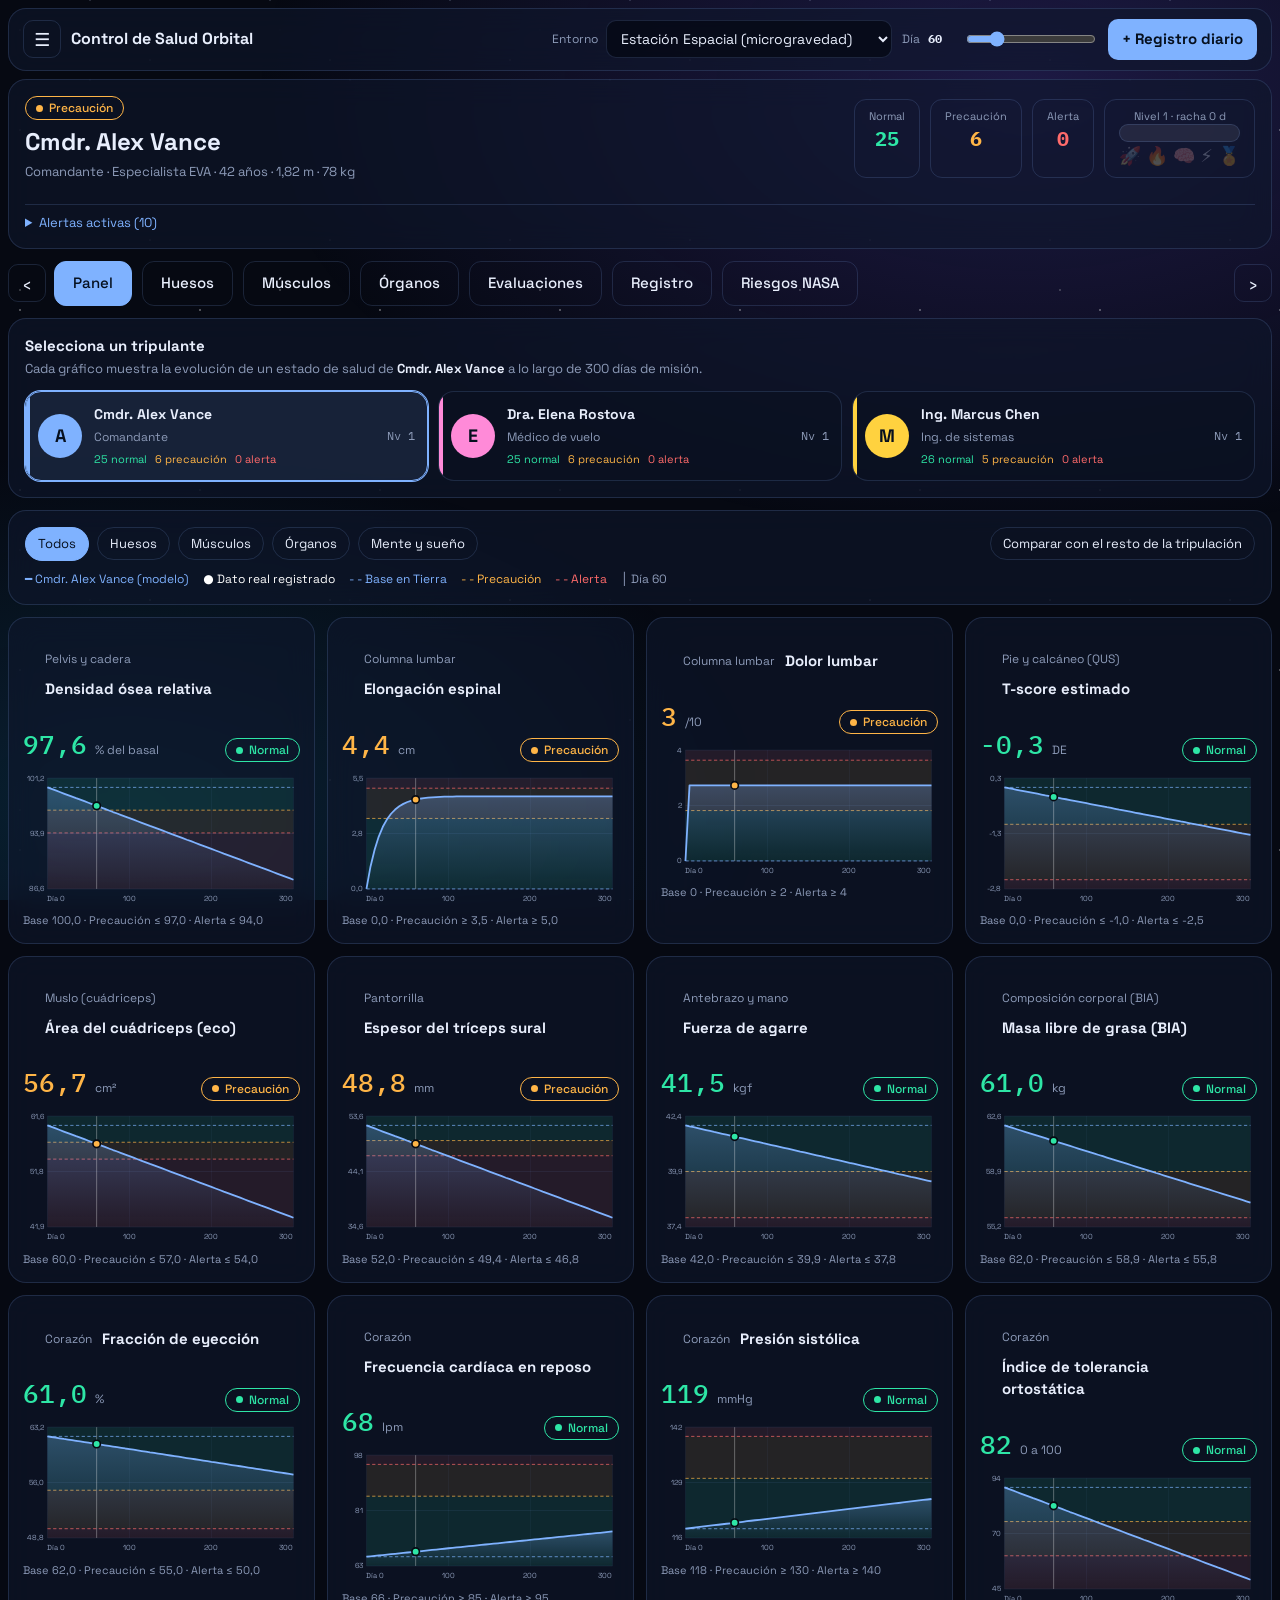
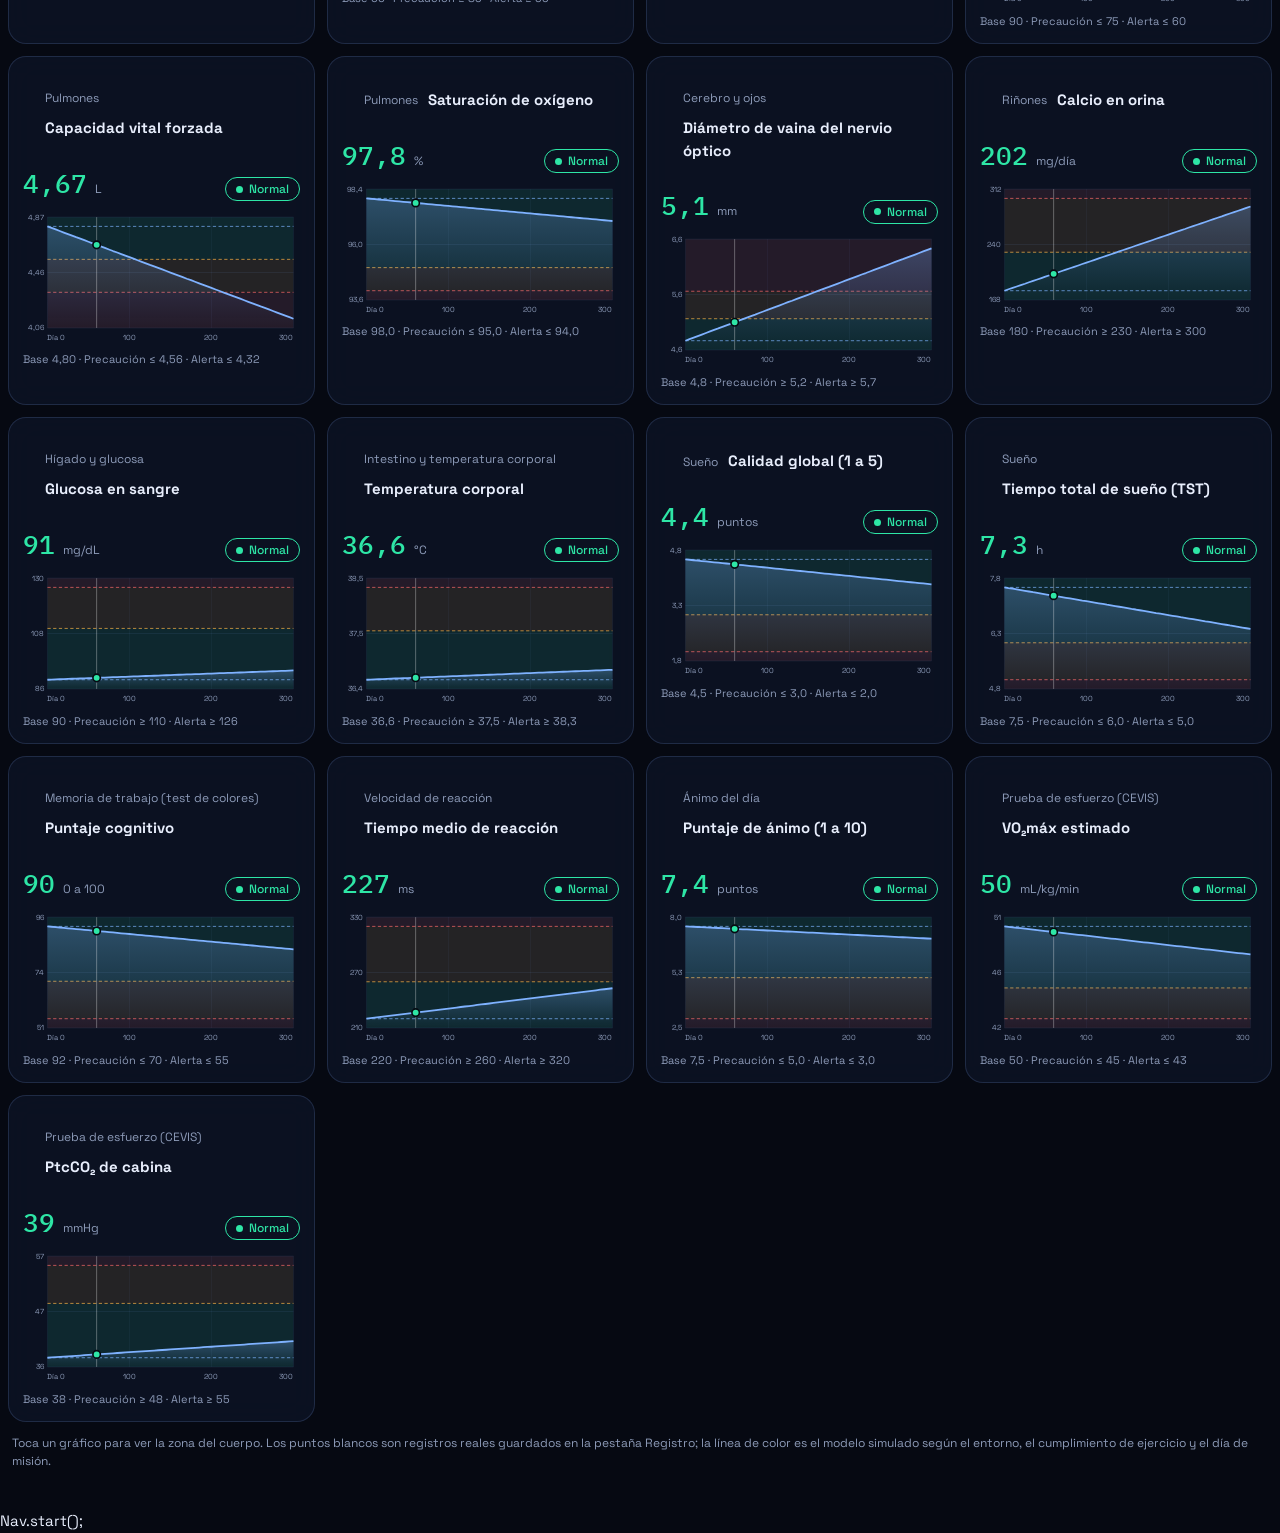
==== control_salud_orbital_bundle.html @ 0e0f400b "Add files via upload" ====
<!DOCTYPE html>
<html lang="es"><head><meta charset="UTF-8">
<meta name="viewport" content="width=device-width, initial-scale=1, viewport-fit=cover">
<title>Control de Salud Orbital</title>
<link href="https://fonts.googleapis.com/css2?family=Space+Grotesk:wght@400;500;700&family=IBM+Plex+Mono:wght@400;500&display=swap" rel="stylesheet">
<style>
:root{--bg:#060912;--glass:rgba(16,24,44,.62);--line:rgba(140,180,255,.16);--tx:#e8eefc;--mu:#8d9bb8;--ac:#7fb2ff;--ok:#2ee6a6;--warn:#ffb547;--bad:#ff6b6b;color-scheme:dark;box-sizing:border-box;padding-top:env(safe-area-inset-top,0px);padding-bottom:env(safe-area-inset-bottom,0px)}
*{box-sizing:border-box}html{scroll-padding-top:env(safe-area-inset-top,0px)}
body{margin:0;background:var(--bg);color:var(--tx);font:400 15px/1.5 'Space Grotesk',system-ui,sans-serif;min-height:100vh}
.mono{font-family:'IBM Plex Mono',ui-monospace,monospace}
.sky{position:fixed;inset:0;z-index:0;pointer-events:none;background:radial-gradient(60% 50% at 80% 10%,rgba(90,70,200,.28),transparent),radial-gradient(50% 40% at 10% 90%,rgba(20,120,170,.22),transparent)}
.sky i{position:absolute;inset:-260px 0 0;background-image:radial-gradient(1.5px 1.5px at 20px 30px,#fff,transparent),radial-gradient(1px 1px at 90px 80px,#cfe0ff,transparent),radial-gradient(1.2px 1.2px at 150px 140px,#fff,transparent);background-size:180px 180px;opacity:.55;animation:drift 90s linear infinite}
.sky i+i{background-size:260px 260px;opacity:.35;animation-duration:150s}@keyframes drift{to{transform:translateY(260px)}}
.g{background:var(--glass);border:1px solid var(--line);border-radius:18px;backdrop-filter:blur(14px);-webkit-backdrop-filter:blur(14px)}
header{position:sticky;top:env(safe-area-inset-top,0px);z-index:30;display:flex;flex-wrap:wrap;gap:10px;align-items:center;padding:10px 14px;margin:8px;border-radius:16px}
header h1{font-size:16px;margin:0;font-weight:700;flex:1;min-width:140px}
.ctl{display:flex;align-items:center;gap:8px;font-size:12px;color:var(--mu)}
select,input,textarea{background:rgba(5,8,18,.7);color:var(--tx);border:1px solid var(--line);border-radius:10px;padding:8px 10px;font:inherit;font-size:14px;min-width:0}
select:focus,input:focus,textarea:focus,button:focus-visible,summary:focus-visible,.z:focus-visible{outline:2px solid var(--ac);outline-offset:2px}
input[type=range]{padding:0;accent-color:var(--ac);width:130px}button{font:inherit;color:var(--tx);cursor:pointer}
.btn{background:var(--ac);color:#06101f;border:0;border-radius:10px;padding:9px 14px;font-weight:700}.btn.o{background:transparent;color:var(--tx);border:1px solid var(--line)}.btn.sm{padding:5px 10px;font-size:13px}
.ib{background:transparent;border:1px solid var(--line);border-radius:10px;width:38px;height:38px;font-size:18px}
.app{position:relative;z-index:1;max-width:1320px;margin:0 auto;padding:0 8px 40px;display:grid;gap:12px}
#drawer{position:fixed;z-index:40;inset:0 auto 0 0;width:340px;max-width:90vw;overscroll-behavior:contain;transform:translateX(-105%);transition:transform .3s;padding:16px;border-radius:0 18px 18px 0;background:rgba(8,12,26,.95);overflow:auto}
#drawer.open{transform:none}#scrim{position:fixed;inset:0;z-index:35;background:rgba(0,0,0,.55);display:none}#scrim.on{display:block}
.crew{display:flex;gap:10px;align-items:center;width:100%;text-align:left;padding:10px;margin-bottom:8px;border-radius:14px;background:transparent;border:1px solid var(--line)}.crew.on{background:rgba(127,178,255,.14);border-color:var(--ac)}.crew b{display:block;font-size:14px}.crew span{font-size:12px;color:var(--mu)}
.av{width:36px;height:36px;border-radius:50%;display:grid;place-items:center;background:linear-gradient(135deg,#2b4fa8,#6a4fd8);font-weight:700;flex:none}
.hero{padding:16px;display:flex;flex-wrap:wrap;gap:14px;justify-content:space-between;align-items:center}.hero h2{margin:4px 0 2px;font-size:24px}.hero p{margin:0;color:var(--mu);font-size:13px}
.kp{display:flex;gap:10px;flex-wrap:wrap}.kp div{padding:8px 14px;border-radius:12px;border:1px solid var(--line);text-align:center}.kp small{display:block;color:var(--mu);font-size:11px}.kp b{font-size:20px}
.xp{height:6px;border-radius:9px;background:rgba(255,255,255,.08);overflow:hidden;min-width:120px}.xp i{display:block;height:100%;background:linear-gradient(90deg,#7fb2ff,#9b6bff)}
.bd{display:inline-flex;align-items:center;gap:6px;font-size:12px;padding:2px 10px;border-radius:99px;border:1px solid currentColor;font-weight:500}.bd:before{content:"";width:7px;height:7px;border-radius:50%;background:currentColor}
.t0{color:var(--ok)}.t1{color:var(--warn)}.t2{color:var(--bad)}.t3{color:#7b869e}
.rail{display:flex;gap:10px;overflow-x:auto;scroll-snap-type:x mandatory;scrollbar-width:none;-webkit-overflow-scrolling:touch}.rail::-webkit-scrollbar{display:none}.rail>*{scroll-snap-align:start;flex:none}
.rw{display:flex;align-items:center;gap:8px}.rw .rail{flex:1}.rw .ib{display:none}@media(min-width:900px){.rw .ib{display:block}}
.tab{padding:10px 18px;border-radius:12px;border:1px solid var(--line);background:transparent;font-weight:500;white-space:nowrap}.tab.on{background:var(--ac);color:#06101f;border-color:var(--ac)}
.stage{display:grid;gap:12px}.stage.anim>*{animation:in .4s ease}@keyframes in{from{opacity:0;transform:translateY(8px)}}
.pn{padding:16px}.svgw{display:grid;place-items:center;border-radius:14px;min-height:380px;position:relative}
svg.body{width:100%;max-width:270px;height:auto}.sil-a *{fill:none;stroke:#9ec5ff;stroke-opacity:.6;stroke-width:3;stroke-linejoin:round}.sil-b *{fill:#0a1128;stroke:none}.sil-c *{fill:url(#bs);fill-opacity:.26;stroke:none}
.gh{pointer-events:none}.gh .f{fill:rgba(190,215,255,.07);stroke:rgba(190,215,255,.2);stroke-width:.6}.gh .s{fill:none;stroke:rgba(190,215,255,.18)}.gh .d,.gh .k{fill:none;stroke:none}
.rings circle{fill:none;stroke:rgba(127,178,255,.14);stroke-dasharray:2 5}.scan{fill:rgba(127,178,255,.35);animation:scan 5s linear infinite}@keyframes scan{from{transform:translateY(0)}to{transform:translateY(470px)}}
.z{cursor:pointer;transition:color .4s,filter .4s}.z .f{fill:currentColor;fill-opacity:.62;stroke:rgba(5,8,18,.55);stroke-width:.7}.z .s{fill:none;stroke:currentColor;stroke-width:2.4;stroke-linecap:round;stroke-opacity:.9}.z .d{fill:none;stroke:rgba(5,8,18,.6);stroke-width:.9;stroke-linecap:round;pointer-events:none}.z .k{fill:#060912;fill-opacity:.85;pointer-events:none}
.z.s0{color:var(--ok);filter:drop-shadow(0 0 3px rgba(46,230,166,.6))}.z.s1{color:var(--warn);filter:drop-shadow(0 0 3px rgba(255,181,71,.7))}.z.s2{color:var(--bad);filter:drop-shadow(0 0 4px rgba(255,107,107,.85))}.z.s3{color:#6d788f;filter:none}
.z.sel .f{stroke:#fff;stroke-width:1.2;fill-opacity:.88}.z.sel{filter:drop-shadow(0 0 2px #fff) drop-shadow(0 0 7px currentColor)}.z:hover{opacity:.82}
#tip{position:fixed;z-index:60;pointer-events:none;padding:6px 10px;border-radius:10px;font-size:12px;background:rgba(5,8,18,.95);border:1px solid var(--line);display:none;white-space:nowrap}
.card{width:240px;padding:14px;border-radius:16px;border:1px solid var(--line);background:rgba(10,16,32,.55);text-align:left;display:block}.card.sel{border-color:var(--ac);box-shadow:0 0 0 1px var(--ac)}.card small{color:var(--mu)}.card .v{font-size:24px;font-weight:700;margin:4px 0}.card .v em{font-style:normal;font-size:12px;color:var(--mu);font-weight:400}
.bar{height:6px;border-radius:9px;background:rgba(255,255,255,.08);overflow:hidden;margin:8px 0}.bar i{display:block;height:100%;border-radius:9px;background:currentColor;transition:width .5s}
.src{font-size:11px;padding:1px 8px;border-radius:6px;background:rgba(127,178,255,.15);color:var(--ac);font-style:normal}.src.r{background:var(--ac);color:#06101f;font-weight:700}
details{border-top:1px solid var(--line);padding-top:8px;margin-top:8px}summary{cursor:pointer;color:var(--ac);font-size:13px}details p{color:var(--mu);font-size:13px;margin:6px 0}
.lg{display:flex;gap:14px;flex-wrap:wrap;font-size:12px;color:var(--mu);margin-top:4px}
.pl{display:grid;gap:6px;margin:8px 0}.pr{display:grid;grid-template-columns:1fr auto;gap:2px 10px;text-align:left;padding:8px 10px;border-radius:10px;border:1px solid var(--line);background:transparent;font-size:13px}.pr.on{border-color:var(--ac);background:rgba(127,178,255,.1)}.pr>span:last-child{grid-column:1/-1}.pr em{font-style:normal;font-size:11px;color:var(--mu)}
.two{display:grid;gap:12px}@media(min-width:900px){.two.fig{grid-template-columns:320px 1fr}}
@media(max-width:899px){.xs{display:none}}
dialog{border:1px solid var(--line);border-radius:18px;background:#0a1020;color:var(--tx);padding:18px;width:min(620px,94vw);max-height:92vh}dialog::backdrop{background:rgba(0,0,0,.7)}
.fg{display:grid;grid-template-columns:1fr 1fr;gap:10px}.fg label{font-size:12px;color:var(--mu);display:grid;gap:4px}.w{grid-column:1/-1}
.row{display:flex;gap:8px;flex-wrap:wrap;align-items:center}.chip{padding:6px 12px;border-radius:99px;border:1px solid var(--line);background:transparent;font-size:13px}.chip.on{background:var(--ac);color:#06101f;border-color:var(--ac)}
.sw{display:grid;grid-template-columns:repeat(5,1fr);gap:8px;margin:12px 0}.sw button{aspect-ratio:1;border-radius:14px;border:2px solid transparent;font-weight:700;color:#06101f}
.big{min-height:170px;border-radius:18px;display:grid;place-items:center;text-align:center;font-size:28px;font-weight:700;user-select:none;touch-action:manipulation;padding:12px}
table.tb{width:100%;border-collapse:collapse;font-size:12px}.tb td,.tb th{padding:6px 8px;border-top:1px solid var(--line);text-align:left;vertical-align:top}.tb th{color:var(--mu);font-weight:500}
.alert{padding:8px 12px;border-radius:12px;border:1px solid currentColor;margin:8px 0;font-size:13px}
#toast{position:fixed;left:50%;bottom:calc(20px + env(safe-area-inset-bottom,0px));transform:translateX(-50%);background:var(--ok);color:#042;padding:8px 16px;border-radius:99px;font-weight:700;opacity:0;transition:opacity .3s;z-index:70;pointer-events:none}#toast.on{opacity:1}
a{color:var(--ac)}@media(prefers-reduced-motion:reduce){*{animation:none!important;transition:none!important}}
/* ---- panel: selector de tripulante y cuadrícula de gráficos ---- */
.ccw{display:grid;gap:10px;margin-top:12px;grid-template-columns:repeat(auto-fit,minmax(240px,1fr))}
.cc{display:flex;align-items:center;gap:12px;text-align:left;padding:12px;border-radius:16px;border:1px solid var(--line);background:rgba(10,16,32,.5);position:relative;overflow:hidden}
.cc:before{content:"";position:absolute;left:0;top:0;bottom:0;width:4px;background:var(--cc)}
.cc.on{border-color:var(--cc);background:rgba(127,178,255,.1);box-shadow:0 0 0 1px var(--cc)}
.cc .av{width:44px;height:44px;font-size:18px}.ci{flex:1;min-width:0}.ci b{display:block;font-size:14px}.ci>span{font-size:12px;color:var(--mu)}
.mini{display:flex;gap:8px;flex-wrap:wrap;margin-top:4px}.mini i{font-style:normal;font-size:11px}.lv{font-size:12px;color:var(--mu)}
.cg{display:grid;gap:12px;grid-template-columns:repeat(auto-fill,minmax(300px,1fr))}
.gc{background:var(--glass);border:1px solid var(--line);border-radius:18px;padding:14px;cursor:pointer;backdrop-filter:blur(14px);-webkit-backdrop-filter:blur(14px);display:grid;gap:6px;align-content:start;transition:border-color .2s}
.gc:hover,.gc:focus-visible{border-color:var(--ac)}.gc header small{display:block;color:var(--mu);font-size:12px}.gc header b{font-size:15px}
.gv{display:flex;align-items:baseline;gap:8px;flex-wrap:wrap}.gv .mono{font-size:26px;font-weight:500}.gv em{font-style:normal;font-size:12px;color:var(--mu)}.gv .bd{margin-left:auto}
.gc footer{display:flex;justify-content:space-between;gap:8px;font-size:11px;color:var(--mu);flex-wrap:wrap}
/* ---- registro por zona ---- */
.rf{display:block;font-size:11px;color:var(--mu);margin-top:2px}.rf .bd{font-size:10px;padding:0 7px}
.zc{display:inline-flex;align-items:center;gap:6px;font-size:12px}.zc i{font-style:normal}
.tb tr.cur td{background:rgba(127,178,255,.1)}.tb .chip{padding:2px 10px;font-size:12px}
#regform .fg label{align-content:start}
@media(max-width:560px){.fg{grid-template-columns:1fr}.cg{grid-template-columns:1fr}}

.app>*,.main>*,.rw .rail{min-width:0}.main{min-width:0}.gc,.cc{min-width:0}
.two>*{min-width:0}@media(min-width:900px){.two.fig{grid-template-columns:320px minmax(0,1fr)}}
.stage,.main{grid-template-columns:minmax(0,1fr)}.stage>*{min-width:0}

/* ---- vistas (v-if), drawer jerárquico y navegación ---- */
.view{display:grid;gap:12px;min-width:0}.view [id],#insp,#regform{scroll-margin-top:calc(env(safe-area-inset-top,0px) + 96px)}
html.lock{overflow:hidden}#drawer[inert]{visibility:hidden;transition:transform .3s,visibility 0s .3s}
.dh{display:flex;justify-content:space-between;align-items:center;margin-bottom:4px}.dh b{color:var(--mu);font-size:12px;letter-spacing:.08em}
.sec{color:var(--mu);font-size:12px;margin:14px 0 8px;letter-spacing:.08em}
#nav{display:grid;gap:6px}.ng{border:1px solid var(--line);border-radius:14px;overflow:hidden}.ng.cur{border-color:var(--ac)}
.ngh{display:flex;align-items:center;gap:10px;width:100%;min-height:46px;padding:8px 12px;background:transparent;border:0;text-align:left}
.ngh b{flex:1;font-size:14px;font-weight:500}.ngh em{font-style:normal;color:var(--mu);transition:transform .2s}.ng.open .ngh em{transform:rotate(90deg)}
.ng ul{list-style:none;margin:0;padding:0 6px 6px;display:none}.ng.open ul{display:grid;gap:2px}
.nl{display:flex;justify-content:space-between;align-items:center;gap:8px;width:100%;min-height:42px;padding:8px 12px;border:0;border-radius:10px;background:transparent;text-align:left;font-size:13px}
.nl:hover{background:rgba(127,178,255,.08)}.nl.on{background:rgba(127,178,255,.18);box-shadow:inset 2px 0 var(--ac)}.nl i,.ngh i{font-style:normal;font-size:10px}
/* gráficos de evolución junto a la silueta e historial: tamaño contenido, centrado */
.pn svg[role="img"]{max-width:480px;margin-inline:auto}
@media(max-width:560px){.pn svg[role="img"]{max-width:100%}}
/* la vista no debe ensancharse por el carrusel: una sola columna que puede encogerse */
.view{grid-template-columns:minmax(0,1fr)}.view>*{min-width:0}
/* carrusel de tarjetas: máximo 4 visibles; el resto aparece con las flechas */
@media(min-width:900px){.rail>.card{width:calc((100% - 30px)/4)}}
/* flechas del carrusel de tarjetas siempre visibles */
.ib[data-r="cards"]{display:block}

</style>
</head><body>
<div class="sky"><i></i><i></i></div><div id="tip" class="mono"></div><div id="toast"></div>
<header class="g"><button class="ib hb" id="hb" aria-label="Abrir menú de navegación" aria-expanded="false" aria-controls="drawer">☰</button><h1>Control de Salud Orbital</h1>
<label class="ctl xs">Entorno<select id="env"></select></label>
<label class="ctl">Día <b id="dd" class="mono" style="color:var(--tx);min-width:28px"></b><input type="range" id="day" min="0" max="300" aria-label="Día de misión"></label>
<button class="btn" id="log">+ Registro diario</button></header>
<div id="scrim"></div>
<aside id="drawer" class="g" inert aria-label="Menú de navegación"><div class="dh"><b class="mono">NAVEGACIÓN</b><button class="ib" id="dx" aria-label="Cerrar menú">✕</button></div><div class="mono sec">TRIPULACIÓN</div><div id="crew"></div><div class="mono sec">SECCIONES</div><nav id="nav" aria-label="Secciones de evaluación"></nav><div class="mono sec">SIMULACIÓN</div>
<label class="ctl" style="display:grid;margin-top:12px">Entorno de misión<select id="env2"></select></label>
<p id="envnote" style="font-size:12px;color:var(--mu)"></p>
<label class="ctl" style="display:grid;margin-top:8px">Cumplimiento de ejercicio <b id="adho" class="mono" style="color:var(--tx)"></b><input type="range" id="adh" min="0" max="100" step="5" style="width:100%"></label>
<label class="ctl" style="display:grid;margin-top:12px">Dolor lumbar (0 a 10) <b id="vaso" class="mono" style="color:var(--tx)"></b><input type="range" id="vas" min="0" max="10" step="1" style="width:100%"></label></aside>
<div class="app">
<main class="main" style="display:grid;gap:12px"><section class="g hero" id="hero"></section>
<div class="rw"><button class="ib" data-r="tabs" data-d="-1" aria-label="Anterior">‹</button><div class="rail" id="tabs"></div><button class="ib" data-r="tabs" data-d="1" aria-label="Siguiente">›</button></div>
<div class="stage" id="stage"></div></main></div>
<dialog id="dlg"><div id="dbody"></div></dialog>
<script>
/* clinicalconfig.js — toda la configuración clínica. Agregar tripulantes, zonas o parámetros = añadir un objeto. */
"use strict";
const CREW=[
{id:"c1",name:"Cmdr. Alex Vance",role:"Comandante",bio:"Especialista EVA · 42 años · 1,82 m · 78 kg",age:42,sens:1,col:"#7fb2ff"},
{id:"c2",name:"Dra. Elena Rostova",role:"Médico de vuelo",bio:"Biología espacial · 38 años · 1,68 m · 62 kg",age:38,sens:1.12,col:"#ff8ad8"},
{id:"c3",name:"Ing. Marcus Chen",role:"Ing. de sistemas",bio:"Robótica y soporte · 35 años · 1,75 m · 70 kg",age:35,sens:.9,col:"#ffd23f"}];
const ENVS={iss:{n:"Estación Espacial (microgravedad)",k:1,fk:1,gz:1,lat:"0,3 s",note:"Órbita baja: microgravedad total, 16 amaneceres al día y comunicación casi inmediata con Tierra."},
mars:{n:"Tránsito a Marte (espacio profundo)",k:1.1,fk:1,gz:1,lat:"hasta 22 min",note:"Más radiación y retraso de comunicación: el tripulante debe autoevaluarse con autonomía."},
moon:{n:"Base lunar Artemis (1/6 g)",k:.5,fk:.3,gz:.2,lat:"1,3 s",note:"Gravedad parcial: la pérdida ósea y muscular es menor, pero hay polvo lunar y radiación."}};
const TABS=[{id:"panel",n:"Panel",cm:""},
{id:"huesos",n:"Huesos",cm:"Protocolo ARED: sentadilla y peso muerto, bisfosfonatos y vitamina D. El cumplimiento de ejercicio se ajusta en el menú de tripulación."},
{id:"musculos",n:"Músculos",cm:"Cicloergómetro y resistencia isoinercial (ARED) 45 min diarios."},
{id:"organos",n:"Órganos",cm:"Control de fluidos, sodio moderado y pantalones de presión negativa (LBNP)."},
{id:"mente",n:"Evaluaciones",cm:"Registro matutino de sueño, test de colores, reacción y ánimo; obligatorio antes de una EVA o acoplamiento."},
{id:"registro",n:"Registro",cm:""},
{id:"riesgos",n:"Riesgos NASA",cm:""}];
const SN=["Normal","Precaución","Alerta","Sin sensor"];
/* ---- helpers de modelo fisiológico ---- */
const clamp=(x,a,b)=>Math.min(b,Math.max(a,x));
const P=(id,n,u,base,v,dir,y,r,d=1,x={})=>({id,n,u,base,v,dir,y,r,d,...x});
const dens=r=>P("dens","Densidad ósea relativa","% del basal",100,c=>100-r*c.m*c.f*c.k,"lt",97,94);
const load=()=>P("load","Carga mecánica diaria","% de la meta",100,c=>c.d?55+45*c.adh:100,"lt",85,70,0);
const mus=(id,n,u,b,r,ty=.05,tr=.1,d=1)=>P(id,n,u,b,c=>b*(1-r/100*c.m*c.f*c.k),"lt",b*(1-ty),b*(1-tr),d);
const mt=(id,n,u,b,r,dir,y,rd,d=1)=>P(id,n,u,b,c=>b*(1+r/100*c.m*c.f*c.k),dir,y,rd,d);
const fl=(id,n,u,b,r,dir,y,rd,d=1)=>P(id,n,u,b,c=>b*(1+r/100*c.m*c.fk),dir,y,rd,d);
const ev0=(id,n,u,fn,y,r)=>P(id,n,u,0,fn,"gt",y,r,0);
const SI0=.67*85+.28*1600-420,buaF=c=>85*(1-.012*c.m*c.f*c.k),sosF=c=>1600*(1-.0015*c.m*c.f*c.k),siF=c=>.67*buaF(c)+.28*sosF(c)-420,tF=c=>(siF(c)-SI0)/8,zF=c=>tF(c)+.4,lossF=c=>(SI0-siF(c))/SI0*100;
const fiF=c=>clamp(Math.round(6+5*Math.max(0,lossF(c))+14*Math.max(0,-(zF(c)+.5))),0,100),dH=(c)=>4.6*(1-Math.exp(-c.d/18))*c.gz;
const Z=(tab,id,n,txt,p,src,sys)=>({tab,id,n,txt,p,sys:sys||tab,src});
const BS="Modelo de pérdida ósea: ultrasonido del calcáneo (QUS), carga plantar y ARED.",MS="Ecografía muscular, dinamómetro y rendimiento en el ARED.",NO="Este órgano todavía no tiene sensor ni parámetros definidos. Se incorpora sumando una variable a su lista.";
const ZONES=[
Z("huesos","craneo","Cráneo y mandíbula","El cráneo no soporta peso, por eso casi no pierde densidad. Lo que sí se vigila es la presión dentro de la cabeza (ver Órganos, Cerebro y ojos).",[dens(0)],BS),
Z("huesos","cervical","Columna cervical","Las vértebras del cuello cargan poco peso incluso en la Tierra, así que pierden poca densidad.",[dens(.3)],BS),
Z("huesos","toracica","Columna torácica","Se mantiene bastante estable porque se apoya en la caja torácica.",[dens(.5)],BS),
Z("huesos","lumbar","Columna lumbar","En microgravedad los discos entre las vértebras absorben líquido y se expanden: la columna se alarga unos centímetros y puede doler la zona lumbar. Además las vértebras pierden carga y densidad.",[dens(1.2),P("dh","Elongación espinal","cm",0,c=>dH(c),"gt",3.5,5),P("dhp","Ganancia de estatura","%",0,c=>dH(c)/175*100,"gt",2,3),P("disc","Altura del disco L4-L5","mm",10.5,c=>10.5*(1+.028*dH(c)),"gt",11.55,12.08),P("lord","Ángulo de lordosis lumbar","°",50,c=>50*(1-.055*dH(c)),"lt",42.5,35,0),P("vas","Dolor lumbar","/10",0,c=>c.d?c.vas:0,"gt",2,4,0)],BS),
Z("huesos","costillas","Costillas y esternón","Las costillas se mueven con cada respiración, por eso conservan mejor su densidad.",[dens(.2)],BS),
Z("huesos","humero","Hombros y brazos (clavícula, escápula, húmero)","Los brazos no soportan peso en órbita, pero se usan en las caminatas espaciales y en el ejercicio resistivo.",[dens(.3)],BS),
Z("huesos","antebrazo","Antebrazo y mano","Radio, cúbito y huesos de la mano pierden poca densidad. Se controla la fatiga por el uso del traje de actividad extravehicular.",[dens(.3)],BS),
Z("huesos","pelvis","Pelvis y cadera","La pelvis normalmente sostiene todo el peso del cuerpo. Sin gravedad es una de las zonas que más hueso pierde, entre 1 % y 2 % por mes sin contramedidas.",[dens(1.6)],BS),
Z("huesos","femur","Fémur y rótula","Es el hueso más largo y carga peso al caminar. En órbita se adelgaza si no se compensa con ejercicio resistivo.",[dens(1.3),load()],BS),
Z("huesos","tibia","Tibia y peroné","Reciben el impacto de cada paso en la Tierra. En flotación esa carga desaparece y el hueso empieza a reabsorberse.",[dens(1.1),load()],BS),
Z("huesos","pie","Pie y calcáneo (QUS)","El talón se mide con ultrasonido cuantitativo porque es hueso esponjoso muy activo. La velocidad y la atenuación de la onda cambian cuando las trabéculas se adelgazan.",[P("si","Índice de rigidez (SI)","índice",SI0,siF,"lt",SI0*.97,SI0*.92),P("sos","Velocidad del sonido (SOS)","m/s",1600,sosF,"lt",1576,1568,0),P("bua","Atenuación de banda ancha (BUA)","dB/MHz",85,buaF,"lt",80.75,78.2),P("t","T-score estimado","DE",0,tF,"lt",-1,-2.5),P("z","Z-score estimado","DE",.4,zF,"lt",-.5,-1),P("fi","Índice de fragilidad","0 a 100",6,fiF,"gt",25,50,0),load()],BS),
Z("musculos","hombros","Pectoral y hombros","El deltoides y el pectoral trabajan poco sin gravedad, pero se mantienen mejor que las piernas.",[mus("delt","Espesor del deltoides","mm",28,.9),mus("pec","Espesor del pectoral mayor","mm",22,.9)],MS),
Z("musculos","brazos","Brazos (bíceps y tríceps)","Bíceps y tríceps pierden poca masa porque se usan para desplazarse y ejercitarse.",[mus("bic","Espesor del bíceps","mm",30,.7),mus("tri","Espesor del tríceps","mm",26,.8)],MS),
Z("musculos","antebrazom","Antebrazo y mano","La fuerza de agarre se mide con dinamómetro y se compara con el valor previo al vuelo. El traje espacial agrega fatiga.",[mus("grip","Fuerza de agarre","kgf",42,.8),mus("fle","Espesor de flexores","mm",24,.6)],MS),
Z("musculos","core","Abdomen y espalda","Los músculos que sostienen la postura trabajan menos sin gravedad y pierden tono.",[mus("rec","Espesor del recto abdominal","mm",11,2),mus("ere","Espesor de erectores espinales","mm",30,1.8)],MS),
Z("musculos","cadera","Cadera y glúteos","El glúteo mayor es de los que más se activan al caminar en la Tierra y de los que más pierden en órbita.",[mus("glu","Espesor del glúteo mayor","mm",28,2.6)],MS),
Z("musculos","muslo","Muslo (cuádriceps)","El cuádriceps es el gran músculo antigravitatorio. Si el área de corte baja de 60 a 52 cm² en tres meses, el software calcula el porcentaje de cambio y avisa.",[mus("quad","Área del cuádriceps (eco)","cm²",60,3.6),mus("isq","Área de isquiotibiales (eco)","cm²",34,2.6),mus("ared","Repeticiones en ARED (sentadilla, 80 kgf)","rep",15,3,.1,.2)],MS),
Z("musculos","pantorrilla","Pantorrilla","Sóleo y gastrocnemio sostienen el cuerpo de pie y son los que más rápido se atrofian en microgravedad.",[mus("sur","Espesor del tríceps sural","mm",52,4),mus("tal","Elevación de talones (rep)","rep",25,3.5,.1,.2)],MS),
Z("musculos","bia","Composición corporal (BIA)","La bioimpedancia, con electrodos en manos y pies, estima la masa libre de grasa y el agua corporal total; separa pérdida muscular de cambios de líquidos.",[mus("ffm","Masa libre de grasa (BIA)","kg",62,1.1),P("tbw","Agua corporal total (BIA)","L",45,c=>45*(1-.01*c.m*c.fk),"none",0,0)],"Bioimpedancia eléctrica."),
Z("organos","cerebro","Cerebro y ojos","En microgravedad los líquidos suben hacia la cabeza. Esto puede aumentar la presión dentro del cráneo y deformar la parte posterior del ojo. Se mide la vaina del nervio óptico con ecografía oftálmica.",[fl("onsd","Diámetro de vaina del nervio óptico","mm",4.8,3.5,"gt",5.2,5.7)],"Ecografía oftálmica volumétrica.","Neuro-ocular"),
Z("organos","vasos","Cuello: yugular y carótida","La sangre se acumula en el cuello y la vena yugular puede estancarse, con riesgo de coágulos. Las arterias además se vuelven más rígidas.",[P("ijv","Estasis de la vena yugular","grado 1 a 4",1,c=>1+.012*c.d*c.fk,"gt",2,3),fl("stif","Rigidez carotídea","m/s",6,2,"gt",6.36,6.72,2)],"Ecografía vascular Doppler.","Cardiovascular"),
Z("organos","pulmones","Pulmones","Sin gravedad las vísceras abdominales suben y el diafragma se eleva: baja la capacidad residual. También se vigila el polvo en cabina y tras caminatas espaciales.",[fl("fvc","Capacidad vital forzada","L",4.8,-1.4,"lt",4.56,4.32,2),fl("fev1","Volumen espiratorio en 1 s","L",3.9,-1.1,"lt",3.7,3.51,2),fl("frc","Capacidad residual funcional","L",2.6,-2.8,"lt",2.21,2.08,2),fl("spo2","Saturación de oxígeno","%",98,-.1,"lt",95,94),fl("pi","Índice de perfusión","%",4,-4,"lt",1,.5)],"Espirometría y oximetría de pulso.","Respiratorio"),
Z("organos","corazon","Corazón","Sin gravedad el corazón trabaja menos y se achica un poco. También cambia la regulación de la presión al ponerse de pie, lo que causa mareos al volver a la gravedad.",[fl("lvef","Fracción de eyección","%",62,-.8,"lt",55,50),mt("lvm","Índice de masa del ventrículo izquierdo","g/m²",80,-2.5,"lt",74,72),fl("sv","Volumen sistólico","mL",78,-2.6,"lt",70,66.3),fl("hr","Frecuencia cardíaca en reposo","lpm",66,1.2,"gt",85,95,0),fl("hrv","Variabilidad de la frecuencia (RMSSD)","ms",52,-4,"lt",45,39,0),fl("ort","Índice de tolerancia ortostática","0 a 100",90,-4.5,"lt",75,60,0),fl("sbp","Presión sistólica","mmHg",118,.6,"gt",130,140,0),fl("dbp","Presión diastólica","mmHg",76,.5,"gt",85,90,0)],"Ecocardiografía, Holter, tensiómetro y prueba de presión negativa (LBNP).","Cardiovascular"),
Z("organos","higado","Hígado y glucosa","El hígado regula la glucosa. Aunque aún no tiene sensor propio, la glucosa capilar es un indicador básico de autoevaluación (estrés, nutrición y resistencia a la insulina).",[fl("glu","Glucosa en sangre","mg/dL",90,.4,"gt",110,126,0)],"Glucómetro capilar.","Metabólico"),
Z("organos","estomago","Estómago","\u200b"+NO,[],"Sin sensor.","Otro"),
Z("organos","rinones","Riñones","El hueso que se pierde libera calcio que los riñones eliminan por la orina. Junto con menos agua ingerida, sube el riesgo de cálculos renales.",[mt("cal","Calcio en orina","mg/día",180,8,"gt",230,300,0),fl("diu","Diuresis","L/día",2.4,-3,"lt",2,1.7)],"Ecografía renal y balance hídrico.","Renal"),
Z("organos","intestino","Intestino y temperatura corporal",NO+" La temperatura corporal sí se vigila como indicador básico de infección o estrés térmico.",[fl("temp","Temperatura corporal","°C",36.6,.05,"gt",37.5,38.3,1)],"Termómetro de oído o cutáneo.","Otro"),
Z("organos","vejiga","Vejiga","\u200b"+NO,[],"Sin sensor.","Otro"),
Z("mente","sueno","Sueño","Combina el anillo biométrico (actigrafía y PPG) con un autorreporte de 15 s. En órbita se duerme 6,0–6,5 h en vez de 8,5 h.",[fl("tst","Tiempo total de sueño (TST)","h",7.5,-1.5,"lt",6,5),fl("eff","Eficiencia del sueño","%",90,-.5,"lt",82,75,0),fl("nhrv","HRV nocturna (RMSSD)","ms",60,-1.5,"lt",54,48,0),fl("sq","Calidad global (1 a 5)","puntos",4.5,-1.5,"lt",3,2)],"Anillo biométrico (actigrafía triaxial y fotopletismografía) y autorreporte matutino.","Neurocognitivo"),
Z("mente","cognicion","Memoria de trabajo (test de colores)","Secuencia de 10 colores en menos de 45 s. Exige corteza prefrontal e hipocampo y es el primero en fallar por SANS, hipercapnia de cabina, falta de sueño o radiación. Puntaje de 0 a 100: 85+ óptimo, 70–84 normal, 55–69 deterioro leve, menos de 55 alerta crítica.",[fl("cog","Puntaje cognitivo","0 a 100",92,-1,"lt",70,55,0),fl("acc","Aciertos de posición","de 10",9.2,-1,"lt",8,7),fl("span","Racha sin error","pasos",8.5,-2,"lt",6,5),fl("lat","Latencia de inicio","ms",650,1,"gt",1000,1200,0),fl("itv","Intervalo entre toques","ms",480,1.5,"gt",560,624,0),ev0("lap","Lapsos atencionales","eventos",c=>Math.max(0,(c.d-120)/60),1,2)],"Test secuencial cromático inspirado en WinSCAT y bloques de Corsi.","Neurocognitivo"),
Z("mente","reaccion","Velocidad de reacción","Tres intentos tras el cambio de rojo a verde. El puntaje de 1 a 10 habilita caminatas espaciales con 6 o más y las bloquea con 4 o menos. Las salidas en falso restan 1 punto y un intento de más de 500 ms resta 2.",[fl("rt","Tiempo medio de reacción","ms",220,1.5,"gt",260,320,0),fl("fast","Mejor intento","ms",190,1.5,"gt",230,280,0),fl("rs","Puntaje de reacción (1 a 10)","puntos",8.5,-1,"lt",6,4),ev0("fs","Salidas en falso","eventos",c=>Math.max(0,(c.d-150)/70),1,2),ev0("rl","Intentos mayores a 500 ms","eventos",c=>Math.max(0,(c.d-180)/60),1,2)],"Adaptación de la tarea de vigilancia psicomotora (PVT) de la NASA.","Neurocognitivo"),
Z("mente","animo","Ánimo del día","Escala del 1 al 10 con etiquetas rápidas y bitácora de dos líneas. Con 3 o menos, o una caída de 4 puntos, se avisa de forma confidencial al equipo médico; 5 o 6 durante 7 días seguidos sugiere una videollamada con la familia.",[fl("mood","Puntaje de ánimo (1 a 10)","puntos",7.5,-.8,"lt",5,3)],"Autorreporte nocturno de menos de 30 s.","Emocional"),
Z("mente","esfuerzo","Prueba de esfuerzo (CEVIS)","Ergoespirometría en cicloergómetro: modo submáximo en órbita cada 15 a 21 días (se detiene al 85 % de FC máx. o RER 1,05) y máximo antes y después del vuelo. Se detiene sola con SpO₂ menor a 90 %, PtcCO₂ mayor a 55 mmHg, presión sistólica mayor a 220 mmHg o arritmia.",[mt("vo2","VO₂máx estimado","mL/kg/min",50,-.6,"lt",45,42.5,0),mt("awe","Eficiencia aeróbica del trabajo","mL O₂/min/W",10.2,.8,"gt",11.5,12.5),mt("pw","Potencia en umbral ventilatorio","W/kg",2.6,-1,"lt",2.4,2.29),mt("hrr","Recuperación de FC al minuto","lpm",22,-1.2,"lt",18,12,0),mt("borg","Esfuerzo percibido Borg (Etapa 2)","6 a 20",12,1.5,"gt",14,17,0),fl("co2","PtcCO₂ de cabina","mmHg",38,.8,"gt",48,55,0)],"Cicloergómetro con aislamiento de vibraciones y analizador de gases respiración a respiración.","Cardiopulmonar")];
/* ---- configuración de pruebas (PDF) ---- */
const MOOD=[[10,"Excelente","Con máxima energía, muy motivado y disfrutando la misión."],[9,"Muy bien","Optimista, activo y con muy buen ánimo frente a las tareas."],[8,"Bien","Tranquilo, enfocado y conforme con el trabajo del día."],[7,"Estable","Día equilibrado y normal, sin desgaste emocional."],[6,"Rutinario","Día repetitivo o en “piloto automático”, sin grandes emociones."],[5,"Plano / Aburrido","Sensación de monotonía, tedio o encierro leve."],[4,"Tenso / Nostálgico","Algo impaciente, sensible al entorno o extrañando casa."],[3,"Frustrado / Irritable","Estresado, con poca paciencia o ganas de aislarse."],[2,"Agotado","Sobrepasado por el cansancio mental o la carga de trabajo."],[1,"Muy mal","Angustia profunda, bloqueo emocional o malestar severo."]];
const TAGS=["Calma","Motivado","Rutina","Nostalgia","Cansado","Estrés"];
const REACT=[[190,10,"Excepcional","Alerta cortical máxima y respuesta ultrarrápida."],[215,9,"Óptimo alto","Excelente; apto para maniobras de alta precisión."],[240,8,"Óptimo","Rendimiento normal de un astronauta descansado."],[265,7,"Estable","Dentro del rango basal en órbita; sin fatiga."],[295,6,"Aceptable","Leve enlentecimiento, funcional para la rutina."],[325,5,"Fatiga leve","Atención reducida; vigilar sueño y CO₂."],[360,4,"Alerta amarilla","Enlentecimiento moderado; evitar tareas críticas sin supervisión."],[410,3,"Fatiga marcada","Requiere descanso antes de operar."],[480,2,"Alerta roja","Riesgo alto de error operativo."],[1e9,1,"Crítico","Bloqueo preventivo de actividades críticas o EVA."]];
const COG=[[85,"OPTIMAL","Memoria y velocidad intactas. Habilitado sin restricciones para operaciones críticas y EVA."],[70,"NORMAL_VARIATION","Leve oscilación dentro de tolerancia orbital. Mantener rutina y repetir en 24 h."],[55,"MILD_IMPAIRMENT","Deterioro leve o fatiga ejecutiva. Reasignar tareas de precisión; revisar sueño y ventilación."],[-1,"CRITICAL_ALERT","Déficit significativo. Bloqueo preventivo de tareas críticas y EVA; protocolo médico con Tierra."]];
const PALETTE=[["Rojo","#ff4d5a"],["Azul","#3d7bff"],["Verde","#2ee6a6"],["Amarillo","#ffd23f"],["Naranja","#ff8a3d"],["Violeta","#9b6bff"],["Cian","#27d8ee"],["Magenta","#ff4fd8"],["Blanco","#f2f5ff"],["Lima","#b6f23a"]];
const CPET=[["0. Reposo basal","3 min","0 W","0 rpm","Calibra el analizador y captura VO₂, VCO₂, FC, TA, SpO₂ y PtcCO₂ en reposo."],["1. Calentamiento","3 min","50 W","60–70 rpm","Activación muscular y cinética inicial de VO₂."],["2. Etapa 1 · aeróbica ligera","3 min","100 W","70–80 rpm","Metabolismo aeróbico puro (RER 0,85–0,90)."],["3. Etapa 2 · moderada","3 min","150 W","75–85 rpm","Detección del umbral ventilatorio 1 (VT1)."],["4. Etapa 3 · intensa","3 min","200 W","80–90 rpm","Transición aeróbica-anaeróbica; límite habitual del protocolo submáximo."],["5. Etapa 4+ · carga pico","2 min/escalón","+25 W","80–95 rpm","Solo en modo máximo, hasta agotamiento (RER ≥ 1,10)."],["6. Recuperación activa","3 min","40–50 W","50–60 rpm","Lavado de lactato y prevención de estancamiento venoso."],["7. Recuperación pasiva","2 min","0 W","0 rpm","Mide la recuperación de la FC (HRR) y normaliza los gases."]];
const cpetCheck=i=>{const r=[],fmax=208-.7*i.age;
if(i.hr>=.85*fmax)r.push(`FC ${i.hr} lpm ≥ 85 % de la FC máx. calculada (${Math.round(.85*fmax)} lpm)`);
if(i.spo2<90||i.spo2<i.spo2b*.96)r.push("Desaturación de oxígeno (SpO₂ menor a 90 % o caída de más del 4 % del basal)");
if(i.ptc>55)r.push("PtcCO₂ mayor a 55 mmHg: reinhalación de CO₂ alrededor del tripulante");
if(i.sbp>220||i.dbp>115||(i.sbpPrev&&i.sbpPrev-i.sbp>10))r.push("Respuesta hipertensiva o hipotensiva");
if(i.sym)r.push("Arritmia, depresión del ST o síntoma clínico (mareo, dolor torácico, calambres)");return r};
const sleepObj=s=>{const a=s.tst>=7?5:s.tst>=6.5?4:s.tst>=5.8?3:s.tst>=5?2:1,b=s.eff>88?5:s.eff>=82?4:s.eff>=75?3:s.eff>=65?2:1;return clamp(Math.round((a+b)/2),1,5)};
const SLEEP_CAT=["","Crítica (privación)","Deficiente","Regular","Buena","Óptima (reparadora)"];
const NO_RISK=0;
/* ---- 5 peligros del Programa de Investigación Humana de la NASA ---- */
const HAZARDS=[
{n:"Radiación espacial",ic:"☢️",eff:"Daña el ADN, debilita el sistema inmunitario y eleva el riesgo cardiovascular y de cáncer; también afecta la memoria de trabajo.",ind:"Dosímetro personal, hemograma, puntaje cognitivo, HRV.",call:"Dosis acumulada sobre el límite de misión o caída sostenida del puntaje cognitivo.",prev:"Refugiarse en zonas blindadas durante tormentas solares y registrar la dosis a diario.",go:"mente"},
{n:"Aislamiento y confinamiento",ic:"🧑‍🚀",eff:"Monotonía, tensión interpersonal, alteraciones del sueño y trastornos del ánimo.",ind:"Ánimo del día (1 a 10), horas de sueño, bitácora.",call:"Ánimo de 3 o menos, caída de 4 puntos, o 7 días seguidos en 5 o 6.",prev:"Videollamadas con la familia, variar tareas y mantener horarios de luz regulados.",go:"mente"},
{n:"Distancia de la Tierra",ic:"🌍",eff:"Sin evacuación rápida ni ayuda inmediata: el tripulante debe autoevaluarse y tratar con autonomía.",ind:"Signos vitales, glucosa, temperatura, ecografías guiadas.",call:"En Marte la comunicación demora hasta 22 minutos: las decisiones críticas son locales.",prev:"Botiquín, protocolos claros y esta propia herramienta de autoevaluación.",go:"organos"},
{n:"Campos gravitatorios",ic:"🪐",eff:"Pérdida de densidad ósea, atrofia muscular, desacondicionamiento cardiovascular y síndrome neuro-ocular (SANS).",ind:"Densidad ósea (QUS), áreas musculares, FC, vaina del nervio óptico.",call:"T-score por debajo de −1, atrofia de más del 10 % o aumento de la vaina del nervio óptico.",prev:"Ejercicio resistivo ARED, cicloergómetro, vitamina D y control de fluidos.",go:"huesos"},
{n:"Entornos cerrados hostiles",ic:"🛰️",eff:"Hipercapnia de cabina, ruido (~60 dB), microbioma alterado y mala nutrición.",ind:"PtcCO₂, sueño, glucosa, temperatura, reacción.",call:"PtcCO₂ mayor a 48 mmHg junto con enlentecimiento psicomotor.",prev:"Revisar depuradores de CO₂, ventilación del compartimento y nutrición equilibrada.",go:"mente"}];
const GUIDE=[["Presión arterial","Se mide con tensiómetro automático, sentado y en calma. En órbita tiende a ser algo menor, pero al volver a la gravedad aparecen mareos. Consultar con más de 140/90 mmHg."],["Frecuencia cardíaca","Se toma en reposo, al despertar. Una subida sostenida indica desacondicionamiento, deshidratación o estrés. Alerta con más de 95 lpm en reposo."],["Glucosa en sangre","Glucómetro capilar en ayunas. Un valor sobre 126 mg/dL requiere revisar nutrición y consultar al médico de vuelo."],["Temperatura corporal","Termómetro de oído o cutáneo. Sin convección, el calor se acumula; más de 38,3 °C requiere atención."],["Horas de sueño","Las mide el anillo biométrico. Menos de 6 h es precaución y menos de 5 h es crítico."],["Estado de ánimo","Escala del 1 al 10 y bitácora de dos líneas, en menos de 30 segundos antes de dormir."]];
const LINKS=[["NASA · 5 peligros de los vuelos espaciales","https://www.nasa.gov/hrp/hazards/"],["NASA · Riesgos de los vuelos espaciales","https://www.nasa.gov/hrp/risks/"],["NASA · Investigación en curso (HRP)","https://www.nasa.gov/hrp/ongoing-hrp-research/"],["CSA · Monitorización de radiación","https://www.asc-csa.gc.ca/eng/news/articles/2026/2026-02-26-monitoring-radiation-astronaut-health.asp"],["CSA · ¿Por qué hacemos ciencia en el espacio?","https://www.asc-csa.gc.ca/eng/iss/science/why-do-we-conduct-science-experiments-in-space.asp"]];
/* ---- panel principal: indicadores que se grafican por tripulante [zona, parámetro, categoría] ---- */
const CATS=[["all","Todos"],["huesos","Huesos"],["musculos","Músculos"],["organos","Órganos"],["mente","Mente y sueño"]];
const PANEL=[["pelvis","dens","huesos"],["lumbar","dh","huesos"],["lumbar","vas","huesos"],["pie","t","huesos"],
["muslo","quad","musculos"],["pantorrilla","sur","musculos"],["antebrazom","grip","musculos"],["bia","ffm","musculos"],
["corazon","lvef","organos"],["corazon","hr","organos"],["corazon","sbp","organos"],["corazon","ort","organos"],["pulmones","fvc","organos"],["pulmones","spo2","organos"],["cerebro","onsd","organos"],["rinones","cal","organos"],["higado","glu","organos"],["intestino","temp","organos"],
["sueno","sq","mente"],["sueno","tst","mente"],["cognicion","cog","mente"],["reaccion","rt","mente"],["animo","mood","mente"],["esfuerzo","vo2","mente"],["esfuerzo","co2","mente"]];

</script><script>
/* anatomy.js — modelo anatómico vectorial completo (viewBox 200×470). Se dibuja la mitad izquierda y se espeja.
   Capas: silueta + huesos, músculos y órganos. Cada zona es un <g class="z"> con data-z = id de zona. */
"use strict";
const sym=s=>`${s}<g transform="translate(200 0) scale(-1 1)">${s}</g>`;
const Rc=(x,y,w,h,r=2,c="f")=>`<rect class="${c}" x="${x}" y="${y}" width="${w}" height="${h}" rx="${r}"/>`;
const Ln=(x1,y1,x2,y2,w,c="s")=>`<path class="${c}" style="stroke-width:${w}" d="M${x1} ${y1}L${x2} ${y2}"/>`;
const El=(cx,cy,rx,ry,c="f",rot=0)=>`<ellipse class="${c}" cx="${cx}" cy="${cy}" rx="${rx}" ry="${ry}"${rot?` transform="rotate(${rot} ${cx} ${cy})"`:""}/>`;
const Ci=(cx,cy,r,c="f")=>`<circle class="${c}" cx="${cx}" cy="${cy}" r="${r}"/>`;
const Pa=(d,c="f")=>`<path class="${c}" d="${d}"/>`;
/* pila de vértebras con apófisis transversas */
const stack=(y,n,w0,w1,h,g,tp)=>Array.from({length:n},(_,i)=>{const w=w0+(w1-w0)*i/Math.max(1,n-1),yy=y+i*(h+g);
return Rc(100-w/2,yy,w,h,2)+(tp?`<path class="s" style="stroke-width:1.5" d="M${100-w/2-tp} ${yy+h/2}H${100-w/2}M${100+w/2} ${yy+h/2}H${100+w/2+tp}"/>`:"")}).join("");
/* caja torácica: 10 costillas verdaderas/falsas + 2 flotantes */
const ribs=()=>Array.from({length:10},(_,i)=>{const y0=94+i*7.4,w=11+18*Math.sin(Math.PI*(i+.7)/11),x=100-w,y1=y0+14-(i>=7?(i-6)*3:0);
return sym(`<path class="s" style="stroke-width:1.9" d="M96 ${y0}C${100-w*.6} ${y0-7} ${x} ${y0-1} ${x} ${y0+10}C${x} ${y0+20} ${100-w*.35} ${y1+5} 98.5 ${y1}"/>`)}).join("")
+sym(`<path class="s" style="stroke-width:1.7" d="M96 168C86 168 78 175 75 184M96 176C88 178 82 187 80 193"/>`);
const hand=(x)=>[[x-7,243,x-13,268],[x-3,245,x-6,271],[x+1,246,x+1,272],[x+5,245,x+8,270],[x+7,240,x+14,256]].map(l=>Ln(l[0],l[1],l[2],l[3],2.4)).join("");

const ANAT={huesos:{
craneo:Pa("M80 32C79 15 89 6 100 6s21 9 20 26c0 9-3 15-7 19l-1 5H88l-1-5c-4-4-7-10-7-19z")+Pa("M88 54L90 62Q100 68 110 62L112 54z")+El(91,35,5.5,6,"k")+El(109,35,5.5,6,"k")+Pa("M100 41l-3.5 9h7z","k")+Pa("M100 12v9M93 60h14","d"),
cervical:stack(62,7,9,12,3,1.3,3),
toracica:stack(90,12,11,15,5.6,1.4,5),
lumbar:stack(176,5,15,18,7.5,2,6),
costillas:ribs()+Pa("M93 87H107L108 99H106V138L100 148L94 138V99H92Z"),
humero:sym(Ln(97,88,72,85,3.2)+Ln(72,85,60,84,3.2)+Pa("M85 96L67 92Q62 100 66 112L73 134Q81 124 85 110z")+Ci(59,93,6.5)+Ln(58,97,47,160,5.6)+El(47,163,7.2,4.6,"f",-12)),
antebrazo:sym(Ln(52,166,43,228,3.6)+Ln(45,166,36,226,3.4)+El(39,236,7,6)+hand(40)),
pelvis:sym(Pa("M98 200C86 195 68 197 61 211C57 224 62 238 69 246L71 262L83 266L91 259L97 254L97 244L93 233L93 221L98 214z")+Ci(74,243,4.3,"k")+El(83,254,4.4,6.5,"k"))+Pa("M90 222H110L105 250L100 262L95 250z")+Pa("M97 259h6l-3 9z")+Pa("M100 226V256","d"),
femur:sym(Ci(72,241,7)+Ln(72,243,65,254,6)+El(65,254,4.5,6)+Ln(67,258,79,340,7.5)+El(79,347,10.5,6.5)+El(81,356,5,6.5)),
tibia:sym(El(80,361,11,3.8)+Ln(81,364,81,430,6)+Ln(72,366,74,434,3.4)+El(81,437,6,5)+El(73,437,3.6,5)),
pie:sym(El(82,443,7.5,5.5)+[[76,449,72,459],[79,450,77,461],[82,450,82,462],[85,450,87,461],[88,449,92,458]].map(l=>Ln(l[0],l[1],l[2],l[3],2.4)).join(""))},
musculos:{
hombros:sym(Pa("M94 60C91 68 92 77 96 86L100 86C98 77 98 69 98 62z")+Pa("M95 68C86 74 74 79 62 84L66 92C76 90 88 84 97 80z")+Pa("M97 94C88 90 76 93 68 101C67 111 73 124 84 129C91 129 96 126 97 120z")+Pa("M64 84C53 82 47 90 47 102C47 111 51 118 57 120C61 110 64 98 69 92z")+Pa("M96 98L74 104M96 106L72 110M96 114L76 120M60 86C54 94 52 104 54 114","d")),
brazos:sym(Pa("M56 104C48 118 44 142 47 160C52 163 57 162 59 159C63 140 65 118 64 104z")+Pa("M56 108C53 124 52 142 53 158","d")),
antebrazom:sym(Pa("M42 164C38 186 34 208 33 226L43 228C47 208 54 186 57 166z")+El(39,243,6,11)+Pa("M48 168C45 188 42 208 40 224","d")),
core:sym(Pa("M90 142C77 148 72 172 74 198L88 205z")+Pa("M70 114C64 138 66 170 74 190L73 150z")+Pa("M80 150C77 164 77 180 81 196M84 146C82 162 82 178 86 198","d")+[146,163,180,197].map(y=>Rc(92,y,7.5,14,3)).join("")),
cadera:sym(Pa("M64 208C57 226 57 246 63 262L84 266L90 240L86 212z")+Pa("M86 216C80 232 78 246 82 260","d")),
muslo:sym(Pa("M63 262C58 292 62 326 69 350L93 350C96 326 97 292 95 264z")+Pa("M72 266C70 296 72 326 76 346M84 266C84 296 86 326 86 346","d")),
pantorrilla:sym(Pa("M70 362C65 384 68 412 77 436L89 436C95 412 96 384 93 362z")+Pa("M78 368C76 388 80 410 83 432M88 368C88 388 88 410 87 430","d")),
bia:sym(Ci(37,252,4.6)+Ci(82,456,4.6)+`<path class="s" style="stroke-width:1.5;stroke-dasharray:3 3;opacity:.75" d="M37 252L50 160L60 100L100 96M82 456L80 350L72 248L100 250"/>`)},
organos:{
higado:Pa("M68 150C80 141 100 142 110 147C108 163 98 173 84 173C73 171 67 162 68 150z")+El(92,167,3.6,2.4,"k")+Pa("M76 152C84 156 94 158 104 155","d"),
estomago:Pa("M111 150C127 146 133 160 127 172C121 180 109 176 109 164z")+Pa("M116 154C124 156 127 164 123 170","d"),
intestino:`<path class="s" style="stroke-width:7" d="M76 228V200C76 192 80 188 88 188H112C120 188 124 192 124 200V228"/><path class="s" style="stroke-width:5" d="M88 202H112C118 202 118 209 112 209H88C82 209 82 216 88 216H112C118 216 118 223 112 223H88"/>`+Pa("M88 202H112M88 216H112","d"),
rinones:sym(Pa("M88 174C82 172 79 184 83 194C87 200 93 196 93 188C93 182 91 176 88 174z")+El(87,170,3.6,2.2)+`<path class="s" style="stroke-width:1.6" d="M90 198C91 212 94 224 97 236"/>`),
vejiga:Pa("M92 238C92 230 108 230 108 238C108 248 92 248 92 238z"),
pulmones:Rc(98,60,4,34,2)+`<path class="s" style="stroke-width:2" d="M100 94L90 104M100 94L110 104"/>`+sym(Pa("M96 92C88 88 75 92 71 104C67 122 67 142 73 154C81 159 93 154 96 144z")+Pa("M96 104L84 112M96 116L82 128M96 128L84 142","d")),
vasos:sym(`<path class="s" style="stroke-width:4.2" d="M94.5 60C94.5 72 93.5 84 92 96"/><path class="s" style="stroke-width:2.8" d="M99 60C98.5 72 98 84 97 94"/>`),
corazon:Pa("M104 112C96 102 86 110 92 122C96 130 102 138 106 142C112 134 124 126 122 116C119 104 108 104 104 112z")+`<path class="s" d="M100 110C100 98 110 96 114 104"/>`+Pa("M100 118C104 122 108 128 108 136M110 112C114 114 118 118 118 122","d"),
cerebro:Pa("M100 9C90 5 80 10 82 19C78 24 80 30 86 31H114C120 30 122 24 118 19C120 10 110 5 100 9z")+Pa("M100 9V31M88 15C92 19 96 17 98 21M112 15C108 19 104 17 102 21M85 25C91 23 95 27 98 25M115 25C109 23 105 27 102 25","d")+sym(Ci(89,40,4.6)+Ci(89,40,1.9,"k")+Pa("M91 36L97 31","d"))}};
const ORDER={organos:["vasos","pulmones","higado","estomago","rinones","intestino","vejiga","corazon","cerebro"]};
/* silueta: tres pasadas (contorno, base oscura, tinte) para obtener un borde limpio de la unión de piezas */
const SILH=`<path d="M79 32C79 14 89 6 100 6s21 8 21 26c0 12-5 22-12 28l-9 5-9-5c-7-6-12-16-12-28z"/><path d="M91 56h18v28H91z"/>`+
sym(`<path d="M100 76L91 78C78 80 64 82 57 90L60 112C64 140 69 168 71 192C69 210 63 226 64 240L68 254L100 256z"/>`+
`<path d="M58 82C48 96 44 130 40 162C36 190 32 210 31 228C28 244 30 258 34 270L44 270C48 258 50 244 46 228C50 210 56 190 58 164C62 140 64 120 66 104z"/>`+
`<path d="M64 236C58 266 60 306 67 350C65 378 67 412 72 440L70 454C69 460 74 464 82 464C92 464 95 460 94 454L92 440C93 412 93 378 92 350C95 316 100 284 100 254z"/>`)+
`<ellipse cx="78.5" cy="36" rx="3" ry="6"/><ellipse cx="121.5" cy="36" rx="3" ry="6"/>`;
const BODY=`<g class="sil-a">${SILH}</g><g class="sil-b">${SILH}</g><g class="sil-c">${SILH}</g>`;
const GHOST=Object.values(ANAT.huesos).join("");
function figure(tab,cls){const set=ANAT[tab];if(!set)return"";const ids=ORDER[tab]||Object.keys(set);
return`<svg class="body" viewBox="0 0 200 470" role="group" aria-label="Figura anatómica interactiva: ${tab}"><defs><radialGradient id="bg" cx="50%" cy="45%" r="55%"><stop offset="0" stop-color="#7fb2ff" stop-opacity=".22"/><stop offset="1" stop-color="#7fb2ff" stop-opacity="0"/></radialGradient><linearGradient id="bs" x1="0" x2="0" y1="0" y2="1"><stop offset="0" stop-color="#9ec5ff"/><stop offset="1" stop-color="#4a63c8"/></linearGradient></defs><ellipse cx="100" cy="235" rx="98" ry="228" fill="url(#bg)"/><g class="rings"><circle cx="100" cy="235" r="98"/><circle cx="100" cy="235" r="74"/></g>${BODY}${tab==="huesos"?"":`<g class="gh">${GHOST}</g>`}<rect class="scan" x="0" y="0" width="200" height="3"/>${ids.map(id=>set[id]?`<g class="z ${cls(id)}" data-z="${id}" tabindex="0" role="button">${set[id]}</g>`:"").join("")}</svg>`}

</script><script>
/* apps.js — estado, motor fisiológico, persistencia, gamificación, panel, registro por zona y pruebas jugables. */
"use strict";
const $=id=>document.getElementById(id),esc=t=>String(t).replace(/[&<>"]/g,c=>({"&":"&amp;","<":"&lt;",">":"&gt;",'"':"&quot;"}[c]));
const fmt=(p,v)=>v.toFixed(p.d).replace(".",","),bd=s=>`<span class="bd t${s}">${SN[s]}</span>`;
const S={crew:"c1",env:"iss",day:60,tab:"panel",sel:{},par:{},cat:"all",cmp:0,rl:"huesos",cc:{}};
CREW.forEach(c=>S.cc[c.id]={adh:40,vas:3});
const cfg=(id=S.crew)=>S.cc[id],crewOf=(id=S.crew)=>CREW.find(x=>x.id===id),layer=()=>S.tab==="registro"?S.rl:S.tab;
const stat=(p,v)=>p.dir==="none"?-1:p.dir==="lt"?(v<=p.r?2:v<=p.y?1:0):(v>=p.r?2:v>=p.y?1:0);
const sev=(p,v)=>{const q=p.r-p.base;return q?clamp((v-p.base)/q,0,1):0};
const C=(day=S.day,cr=crewOf())=>{const e=ENVS[S.env],k=cfg(cr.id);return{d:day,m:day/30*cr.sens,f:1-.6*k.adh/100,k:e.k,fk:e.fk,gz:e.gz,adh:k.adh/100,vas:k.vas}};
const refText=p=>p.dir==="none"?"Sin umbral definido":`Base ${fmt(p,p.base)} · Precaución ${p.dir==="lt"?"≤":"≥"} ${fmt(p,p.y)} · Alerta ${p.dir==="lt"?"≤":"≥"} ${fmt(p,p.r)}`;
const SC=["#2ee6a6","#ffb547","#ff6b6b","#6d788f"];
/* ---------- StorageManager ---------- */
const Store={K:"orbital_logs_v4",ver:0,_r:null,_o:{},all(){try{const r=localStorage.getItem(this.K)||"{}";if(r!==this._r){this._o=JSON.parse(r);this._r=r}return this._o}catch(e){return{}}},days(c){return this.all()[c]||{}},get(c,d){return this.days(c)[d]},
put(c,d,patch){try{const a=this.all(),r=(a[c]=a[c]||{})[d]=a[c][d]||{v:{},t:{}};Object.assign(r.v,patch.v||{});Object.assign(r.t,patch.t||{});if(patch.n!=null)r.n=patch.n;(localStorage.setItem(this.K,JSON.stringify(a)),Store.ver++)}catch(e){}},
/* guarda (o reemplaza) los valores de una sola zona del cuerpo en un día; los campos vacíos se eliminan */
setZone(c,d,zid,v,n){try{const a=this.all(),r=(a[c]=a[c]||{})[d]=a[c][d]||{v:{},t:{}};Object.keys(r.v).forEach(k=>{if(k.indexOf(zid+".")===0)delete r.v[k]});Object.assign(r.v,v);r.zn=r.zn||{};if(n)r.zn[zid]=n;else delete r.zn[zid];
if(!Object.keys(r.v).length&&!Object.keys(r.t||{}).length&&!Object.keys(r.zn).length&&!r.n)delete a[c][d];(localStorage.setItem(this.K,JSON.stringify(a)),Store.ver++)}catch(e){}},
del(c,d){try{const a=this.all();if(a[c])delete a[c][d];(localStorage.setItem(this.K,JSON.stringify(a)),Store.ver++)}catch(e){}}};
/* ---------- PhysiologyEngine ---------- */
const Engine={ev(z,c=C(),cid=S.crew){const rec=Store.get(cid,S.day),rows=z.p.map(p=>{const k=z.id+"."+p.id,real=!!(rec&&rec.v&&rec.v[k]!=null),v=real?rec.v[k]:p.v(c);return{p,v,real,s:stat(p,v),sv:sev(p,v)}});return{rows,st:rows.length?Math.max(...rows.map(r=>r.s)):3,real:rows.some(r=>r.real)}},
alerts(cr=crewOf()){const o=[];ZONES.forEach(z=>this.ev(z,C(S.day,cr),cr.id).rows.forEach(r=>{if(r.s>0)o.push({z,r})}));return o},
summary(cr){const n=[0,0,0];ZONES.forEach(z=>{const s=this.ev(z,C(S.day,cr),cr.id).st;if(s<3)n[s]++});return{n,w:n[2]?2:n[1]?1:0}},
cross(al){const g=id=>al.find(a=>a.z.id+"."+a.r.p.id===id),m=[];
if(g("sueno.sq")&&g("cognicion.cog"))m.push("Deterioro cognitivo por déficit de sueño: siesta estratégica de 25 min y luz azul enriquecida antes de reevaluar.");
if(g("reaccion.rt"))m.push("Fatiga neuroconductual: reevaluar o descansar 20 min antes de autorizar tareas de precisión; EVA sin habilitar si el puntaje es 4 o menos.");

if(g("cognicion.lat")&&(g("cognicion.lap")||g("esfuerzo.co2")))m.push("Posible hipercapnia de cabina: revisar los depuradores de CO₂ antes de atribuirlo a fatiga del tripulante.");
return m},
gam(cr=crewOf()){const days=Store.days(cr.id);let xp=0,tests=0,cog=0,rs=0;Object.values(days).forEach(r=>{xp+=Object.keys(r.v||{}).length*5+Object.keys(r.t||{}).length*20;tests+=Object.keys(r.t||{}).length;cog=Math.max(cog,(r.v||{})["cognicion.cog"]||0);rs=Math.max(rs,(r.v||{})["reaccion.rs"]||0)});
let st=0;for(let d=S.day;d>=0&&days[d];d--)st++;
const b=[["🚀","Primer registro",xp>0],["🔥","Racha de 3 días",st>=3],["🧠","Cerebro de acero (≥ 85)",cog>=85],["⚡","Reflejos (≥ 8)",rs>=8],["🏅","5 pruebas completadas",tests>=5]];return{xp,lv:Math.floor(xp/100)+1,pct:xp%100,st,b}}};
/* ---------- gráfico de línea (modelo + datos reales + otros tripulantes) ---------- */
let UID=0;
function lineChartRaw(z,p,o={}){const W=o.w||340,H=o.h||170,L=o.mini?30:34,R=8,T=10,B=22,cr=crewOf(),key=z.id+"."+p.id,id="lg"+(UID++);
const model=[];for(let d=0;d<=300;d+=5)model.push([d,p.v(C(d,cr))]);
const real=Object.entries(Store.days(cr.id)).filter(([d,r])=>r.v&&r.v[key]!=null).map(([d,r])=>[+d,r.v[key]]).sort((a,b)=>a[0]-b[0]);
const others=o.cmp?CREW.filter(x=>x.id!==cr.id).map(x=>({x,pts:model.map(m=>[m[0],p.v(C(m[0],x))])})):[];
const vals=[...model.map(a=>a[1]),...real.map(a=>a[1]),...others.flatMap(q=>q.pts.map(a=>a[1])),p.base];if(p.dir!=="none")vals.push(p.y,p.r);
let mn=Math.min(...vals),mx=Math.max(...vals);const pad=((mx-mn)||1)*.1;const nonneg=Math.min(...vals)>=0;mn-=pad;mx+=pad;if(nonneg&&mn<0)mn=0;const sp=mx-mn,X=d=>L+d/300*(W-L-R),Y=v=>T+(1-(v-mn)/sp)*(H-T-B),cl=v=>clamp(v,mn,mx),dec=p.d||(sp<4?1:0),tk=v=>{const s=v.toFixed(dec);return(+s===0?(0).toFixed(dec):s).replace(".",",")};
const band=(a,b,c)=>{const y1=Y(cl(Math.max(a,b))),y2=Y(cl(Math.min(a,b)));return y2-y1>.5?`<rect x="${L}" y="${y1}" width="${W-L-R}" height="${y2-y1}" fill="${c}" opacity=".1"/>`:""};
const bands=p.dir==="none"?"":p.dir==="lt"?band(mn,p.r,SC[2])+band(p.r,p.y,SC[1])+band(p.y,mx,SC[0]):band(mn,p.y,SC[0])+band(p.y,p.r,SC[1])+band(p.r,mx,SC[2]);
const th=(v,c)=>p.dir==="none"&&c!=="#7fb2ff"?"":`<line x1="${L}" x2="${W-R}" y1="${Y(v)}" y2="${Y(v)}" stroke="${c}" stroke-opacity=".85" stroke-dasharray="4 3"/>`;
const pl=a=>a.map(q=>X(q[0]).toFixed(1)+","+Y(q[1]).toFixed(1)).join(" ");
const area=`M${X(0)},${Y(mn)} L${pl(model).replace(/ /g," L")} L${X(300)},${Y(mn)}Z`;
const rec=Store.get(cr.id,S.day),isReal=!!(rec&&rec.v&&rec.v[key]!=null),cv=isReal?rec.v[key]:p.v(C(S.day,cr)),cs=stat(p,cv),col=cs<0?"#7fb2ff":SC[cs];
const grid=[mn,(mn+mx)/2,mx].map(v=>`<line x1="${L}" x2="${W-R}" y1="${Y(v)}" y2="${Y(v)}" stroke="#8cb4ff" stroke-opacity=".1"/><text x="${L-4}" y="${Y(v)+3}" text-anchor="end" fill="#8d9bb8" font-size="9">${tk(v)}</text>`).join("");
const xt=[0,100,200,300].map(d=>`<line x1="${X(d)}" x2="${X(d)}" y1="${T}" y2="${H-B}" stroke="#8cb4ff" stroke-opacity=".07"/><text x="${X(d)}" y="${H-7}" text-anchor="${d===0?"start":d===300?"end":"middle"}" fill="#8d9bb8" font-size="9">${d===0?"Día 0":d}</text>`).join("");
return`<svg viewBox="0 0 ${W} ${H}" style="width:100%;height:auto;display:block" role="img" aria-label="Evolución de ${esc(p.n)} de ${esc(cr.name)}"><defs><linearGradient id="${id}" x1="0" x2="0" y1="0" y2="1"><stop offset="0" stop-color="${cr.col}" stop-opacity=".28"/><stop offset="1" stop-color="${cr.col}" stop-opacity="0"/></linearGradient></defs>${bands}${grid}${xt}${th(p.base,"#7fb2ff")}${th(p.y,SC[1])}${th(p.r,SC[2])}<path d="${area}" fill="url(#${id})"/>${others.map(q=>`<polyline fill="none" stroke="${q.x.col}" stroke-opacity=".7" stroke-width="1.4" stroke-dasharray="3 3" points="${pl(q.pts)}"/>`).join("")}<polyline fill="none" stroke="${cr.col}" stroke-width="2.2" stroke-linejoin="round" points="${pl(model)}"/>${real.length>1?`<polyline fill="none" stroke="#fff" stroke-opacity=".9" stroke-width="1.6" points="${pl(real)}"/>`:""}${real.map(a=>`<circle cx="${X(a[0])}" cy="${Y(a[1])}" r="3.8" fill="${SC[stat(p,a[1])<0?0:stat(p,a[1])]}" stroke="#fff" stroke-width="1.2"><title>Día ${a[0]}: ${fmt(p,a[1])} ${esc(p.u)}</title></circle>`).join("")}<line x1="${X(S.day)}" x2="${X(S.day)}" y1="${T}" y2="${H-B}" stroke="#fff" stroke-opacity=".4"/><circle cx="${X(S.day)}" cy="${Y(cv)}" r="4.6" fill="${col}" stroke="#060912" stroke-width="2"/></svg>`}
const MEMO=new Map(),memo=(k,f)=>{let v=MEMO.get(k);if(v===undefined){if(MEMO.size>400)MEMO.clear();MEMO.set(k,v=f())}return v};
const dsig=()=>{const k=cfg();return[S.crew,S.env,k.adh,k.vas,S.day,Store.ver].join("|")};
/* el SVG solo se recalcula si cambia tripulante, entorno, ejercicio, dolor, día o registros */
const lineChart=(z,p,o={})=>memo(["lc",z.id,p.id,o.w,o.h,o.mini?1:0,o.cmp?1:0,dsig()].join("|"),()=>lineChartRaw(z,p,o));
const chart=(z,p)=>lineChart(z,p,{w:320,h:170,cmp:S.cmp});
/* ---------- vistas ---------- */
function insp(z){const e=Engine.ev(z),pi=Math.min(S.par[z.id]||0,Math.max(0,z.p.length-1)),pr=z.p[pi];
return`<div class="rw" style="justify-content:space-between"><b>${z.n}</b><span class="src ${e.real?"r":""}">${e.real?"Dato real":"Modelo simulado"}</span></div><div style="margin:6px 0">${bd(e.st)} <small style="color:var(--mu)">${z.sys}</small></div>
${e.rows.length?`<div class="pl">${e.rows.map((r,i)=>`<button class="pr ${i===pi?"on":""}" data-p="${i}"><span>${r.p.n}${r.real?' <i class="src r">Dato real</i>':""}</span><b class="mono">${fmt(r.p,r.v)} <em>${r.p.u}</em></b>${r.p.dir==="none"?"":`<span class="t${r.s}"><span class="bar"><i style="width:${r.sv*100}%"></i></span></span>`}</button>`).join("")}</div>${chart(z,pr)}<div class="lg"><span style="color:#7fb2ff">- - Base en Tierra ${fmt(pr,pr.base)}</span><span style="color:var(--warn)">- - Precaución</span><span style="color:var(--bad)">- - Alerta</span><span>━ Modelo</span><span style="color:#fff">● Real</span></div>`:`<p style="color:var(--mu);font-size:13px">${z.txt}</p>`}
<details><summary>Ver detalle clínico</summary><p>${z.txt}</p><p>Fuente de datos: ${z.src}</p></details>${z.tab!=="mente"&&z.p.length?`<button class="btn o sm" data-reg="${z.id}" style="margin-top:10px">Registrar datos de esta zona</button>`:""}`}
function cards(zs,sel,btn){return zs.map(z=>{const x=Engine.ev(z),f=x.rows[0];return`<div class="card ${z.id===sel?"sel":""}" data-z="${z.id}" role="button" tabindex="0"><small>${z.n}</small>${f?`<div class="v mono">${fmt(f.p,f.v)} <em>${f.p.u}</em></div>`:`<div class="v mono">—</div>`}${bd(x.st)} <span class="src ${x.real?"r":""}">${x.real?"Dato real":"Modelo"}</span><small style="display:block;margin:6px 0">${z.txt.split(". ")[0].slice(0,110)}</small>${btn&&x.rows.length?`<button class="btn sm" data-open="${z.id}">Iniciar registro</button>`:""}</div>`}).join("")}
const zoneFig=(tab,zs,sel)=>{const cls={};zs.forEach(z=>cls[z.id]="s"+Engine.ev(z).st+(z.id===sel.id?" sel":""));return memo("fig|"+tab+"|"+JSON.stringify(cls),()=>figure(tab,id=>cls[id]))};
const legend=()=>`<div class="lg" style="justify-content:center">${SN.map((n,i)=>`<span class="t${i}">● ${n}</span>`).join("")}</div>`;
function viewBody(tab){const t=TABS.find(x=>x.id===tab),zs=ZONES.filter(z=>z.tab===tab),sel=zs.find(z=>z.id===S.sel[tab])||zs[0];S.sel[tab]=sel.id;
return`<div class="two fig"><div class="g pn"><div class="svgw" id="svgw">${zoneFig(tab,zs,sel)}</div>${legend()}</div><div class="g pn" id="insp">${insp(sel)}</div></div>
<div class="g pn"><p style="margin:0 0 10px;color:var(--mu);font-size:13px"><b style="color:var(--tx)">Contramedida.</b> ${t.cm}</p><div class="rw"><button class="ib" data-r="cards" data-d="-1" aria-label="Anterior">‹</button><div class="rail" id="cards">${cards(zs,sel.id)}</div><button class="ib" data-r="cards" data-d="1" aria-label="Siguiente">›</button></div></div>`}
function viewTests(){const zs=ZONES.filter(z=>z.tab==="mente"),sel=zs.find(z=>z.id===S.sel.mente)||zs[0];S.sel.mente=sel.id;
return`<div class="g pn"><p style="margin:0 0 10px;color:var(--mu);font-size:13px">${TABS.find(t=>t.id==="mente").cm} Cada tarjeta abre su prueba; los resultados se guardan como “Dato real” del día ${S.day}.</p><div class="rw"><button class="ib" data-r="cards" data-d="-1" aria-label="Anterior">‹</button><div class="rail" id="cards">${cards(zs,sel.id,1)}</div><button class="ib" data-r="cards" data-d="1" aria-label="Siguiente">›</button></div></div><div class="g pn" id="insp">${insp(sel)}</div>
<div class="g pn"><b>Protocolo de prueba de esfuerzo (CEVIS)</b><details open><summary>Ver las 8 fases</summary><div style="overflow-x:auto"><table class="tb"><tr><th>Fase</th><th>Duración</th><th>Carga</th><th>Cadencia</th><th>Objetivo</th></tr>${CPET.map(r=>`<tr>${r.map(c=>`<td>${c}</td>`).join("")}</tr>`).join("")}</table></div></details></div>`}
function viewRisks(){return`<div class="g pn" id="hz"><b>Los 5 peligros del Programa de Investigación Humana de la NASA</b><p style="color:var(--mu);font-size:13px">Cada peligro se traduce en indicadores que el tripulante puede medir. ${esc(ENVS[S.env].note)}</p><div class="rail" style="flex-wrap:wrap;overflow:visible">${HAZARDS.map(h=>`<div class="card" style="width:min(100%,360px)"><div style="font-size:26px">${h.ic}</div><b>${h.n}</b><p style="font-size:13px;color:var(--mu);margin:6px 0">${h.eff}</p><details><summary>Indicadores y cuándo pedir ayuda</summary><p><b style="color:var(--tx)">Indicadores:</b> ${h.ind}</p><p><b style="color:var(--tx)">Pedir ayuda:</b> ${h.call}</p><p><b style="color:var(--tx)">Prevención:</b> ${h.prev}</p></details><button class="btn o sm" data-go="${h.go}" style="margin-top:8px">Ver en la app</button></div>`).join("")}</div></div>
<div class="g pn" id="guia"><b>Guía rápida de indicadores</b>${GUIDE.map(g=>`<details><summary>${g[0]}</summary><p>${g[1]}</p></details>`).join("")}</div>
<div class="g pn" id="rec"><b>Recursos oficiales</b><ul>${LINKS.map(l=>`<li><a href="${l[1]}" target="_blank" rel="noopener">${l[0]}</a></li>`).join("")}</ul></div>`}
/* --- panel principal: selector de tripulante + gráficos de línea de cada estado de salud --- */
function viewPanel(){const cr=crewOf(),items=PANEL.filter(a=>S.cat==="all"||a[2]===S.cat);
const cc=CREW.map(x=>{const sm=Engine.summary(x),g=Engine.gam(x);return`<button class="cc ${x.id===S.crew?"on":""}" data-c="${x.id}" style="--cc:${x.col}" aria-pressed="${x.id===S.crew}"><div class="av" style="background:${x.col};color:#06101f">${x.name.split(" ")[1][0]}</div><div class="ci"><b>${x.name}</b><span>${x.role}</span><div class="mini">${sm.n.map((v,i)=>`<i class="t${i}">${v} ${["normal","precaución","alerta"][i]}</i>`).join("")}</div></div><div class="lv mono">Nv ${g.lv}</div></button>`}).join("");
const grid=items.map(([zi,pi])=>{const z=ZONES.find(q=>q.id===zi),idx=z.p.findIndex(q=>q.id===pi),p=z.p[idx],r=Engine.ev(z).rows[idx],nreal=Object.values(Store.days(cr.id)).filter(q=>q.v&&q.v[zi+"."+pi]!=null).length;
return`<article class="gc" data-gz="${zi}:${idx}" tabindex="0" role="button" aria-label="Abrir ${esc(z.n)}"><header><small>${z.n}</small><b>${p.n}</b></header><div class="gv"><span class="mono t${r.s<0?3:r.s}">${fmt(p,r.v)}</span><em>${p.u}</em>${r.s>=0?bd(r.s):""}${r.real?'<i class="src r">Dato real</i>':""}</div>${lineChart(z,p,{w:340,h:168,mini:1,cmp:S.cmp})}<footer><span>${refText(p)}</span>${nreal?`<span class="src r">${nreal} real${nreal>1?"es":""}</span>`:""}</footer></article>`}).join("");
return`<div class="g pn"><div class="rw" style="justify-content:space-between;flex-wrap:wrap"><div><b>Selecciona un tripulante</b><p style="margin:2px 0 0;color:var(--mu);font-size:13px">Cada gráfico muestra la evolución de un estado de salud de <b style="color:var(--tx)">${cr.name}</b> a lo largo de 300 días de misión.</p></div></div><div class="ccw">${cc}</div></div>
<div class="g pn"><div class="rw" style="flex-wrap:wrap;gap:8px">${CATS.map(c=>`<button class="chip ${S.cat===c[0]?"on":""}" data-cat="${c[0]}">${c[1]}</button>`).join("")}<span style="flex:1"></span><button class="chip ${S.cmp?"on":""}" data-cmp="1" aria-pressed="${!!S.cmp}">Comparar con el resto de la tripulación</button></div>
<div class="lg" style="margin-top:10px"><span style="color:${cr.col}">━ ${cr.name} (modelo)</span><span style="color:#fff">● Dato real registrado</span><span style="color:#7fb2ff">- - Base en Tierra</span><span style="color:var(--warn)">- - Precaución</span><span style="color:var(--bad)">- - Alerta</span><span>│ Día ${S.day}</span>${S.cmp?CREW.filter(x=>x.id!==cr.id).map(x=>`<span style="color:${x.col}">┅ ${x.name.split(" ").slice(-1)[0]}</span>`).join(""):""}</div></div>
<div class="cg">${grid}</div><p style="color:var(--mu);font-size:12px;margin:0 4px">Toca un gráfico para ver la zona del cuerpo. Los puntos blancos son registros reales guardados en la pestaña Registro; la línea de color es el modelo simulado según el entorno, el cumplimiento de ejercicio y el día de misión.</p>`}
/* --- registro por zona del cuerpo --- */
const RL=[["huesos","🦴 Huesos"],["musculos","💪 Músculos"],["organos","🫀 Órganos"]];
function regForm(z){const rec=Store.get(S.crew,S.day)||{v:{}},note=(rec.zn||{})[z.id]||"",c=C(),has=z.p.length>0;
if(!has)return`<div class="rw" style="justify-content:space-between"><b>${z.n}</b>${bd(3)}</div><p style="color:var(--mu);font-size:13px">${z.txt}</p>`;
return`<div class="rw" style="justify-content:space-between"><b>${z.n}</b>${bd(Engine.ev(z).st)}</div><p style="margin:2px 0 10px;color:var(--mu);font-size:13px">${esc(crewOf().name)} · ${z.src}</p>
<div class="fg"><label>Día de misión<input type="number" id="fday" min="0" max="300" value="${S.day}"></label><div style="align-self:end;font-size:12px;color:var(--mu)">Deja vacío un campo para usar el modelo simulado.</div>
${z.p.map((p,i)=>{const k=z.id+"."+p.id,v=rec.v&&rec.v[k]!=null?rec.v[k]:"",cv=v!==""?v:p.v(c),s=stat(p,cv);return`<label>${esc(p.n)} (${esc(p.u)})<input type="number" step="any" inputmode="decimal" data-f="${k}" value="${v}" placeholder="${fmt(p,p.v(c))}"><span class="rf"><span id="rs-${p.id}">${s>=0?bd(s):""}</span> ${refText(p)}</span></label>`}).join("")}
<label class="w">Observaciones de esta zona<textarea id="zn" rows="2" placeholder="Ej.: molestia al agacharse, medición repetida…">${esc(note)}</textarea></label></div>
<div class="row" style="justify-content:flex-end;margin-top:12px"><button class="btn o" id="zdel">Borrar esta zona del día</button><button class="btn" id="zsv">Guardar registro</button></div>`}
function regHistory(z){if(!z.p.length)return"";const days=Store.days(S.crew),pre=z.id+".",rows=Object.entries(days).filter(([d,r])=>Object.keys(r.v||{}).some(k=>k.indexOf(pre)===0)).sort((a,b)=>b[0]-a[0]).slice(0,14),pi=Math.min(S.par[z.id]||0,z.p.length-1),pr=z.p[pi];
return`<div class="g pn"><b>Historial de ${esc(crewOf().name.split(" ").slice(-1)[0])} · ${z.n}</b><div class="row" style="margin:10px 0">${z.p.map((p,i)=>`<button class="chip ${i===pi?"on":""}" data-p="${i}">${esc(p.n)}</button>`).join("")}</div>${lineChart(z,pr,{w:560,h:220,cmp:S.cmp})}
${rows.length?`<div style="overflow-x:auto;margin-top:10px"><table class="tb"><tr><th>Día</th>${z.p.map(p=>`<th>${esc(p.n)}</th>`).join("")}<th>Observación</th></tr>${rows.map(([d,r])=>`<tr class="${+d===S.day?"cur":""}"><td><button class="chip" data-day="${d}">${d}</button></td>${z.p.map(p=>{const v=r.v[pre+p.id];return v==null?"<td>—</td>":`<td class="mono t${Math.max(0,stat(p,v))}">${fmt(p,v)}</td>`}).join("")}<td>${esc((r.zn&&r.zn[z.id])||"")}</td></tr>`).join("")}</table></div>`:`<p style="color:var(--mu);font-size:13px">Aún no hay registros reales de esta zona. Guarda el primero en el formulario; mientras tanto la curva es el modelo simulado.</p>`}</div>`}
function viewRegistro(){const cr=crewOf(),L=S.rl,zs=ZONES.filter(z=>z.tab===L),sel=zs.find(z=>z.id===S.sel[L])||zs[0];S.sel[L]=sel.id;const days=Store.days(cr.id),nd=Object.keys(days).length,mz=zs.filter(z=>Object.values(days).some(r=>Object.keys(r.v||{}).some(k=>k.indexOf(z.id+".")===0))).length;
return`<div class="g pn"><div class="rw" style="justify-content:space-between;flex-wrap:wrap;gap:10px"><div><b>Registro de ${cr.name}</b><p style="margin:2px 0 0;color:var(--mu);font-size:13px">Elige la zona del cuerpo, completa sus controles y revisa su historial. ${nd} día${nd===1?"":"s"} con datos · ${mz} de ${zs.length} zonas de esta capa con registro.</p></div><div class="row">${CREW.map(x=>`<button class="chip ${x.id===S.crew?"on":""}" data-c="${x.id}">${x.name.split(" ").slice(-1)[0]}</button>`).join("")}</div></div></div>
<div class="two fig"><div class="g pn"><div class="row" style="justify-content:center;margin-bottom:6px">${RL.map(l=>`<button class="chip ${l[0]===L?"on":""}" data-rl="${l[0]}">${l[1]}</button>`).join("")}</div><div class="svgw" id="svgw">${zoneFig(L,zs,sel)}</div>${legend()}
<div class="row" style="margin-top:10px;justify-content:center">${zs.map(z=>{const st=Engine.ev(z).st;return`<button class="chip zc ${z.id===sel.id?"on":""}" data-z="${z.id}"><i class="t${st}">●</i> ${z.n.split(" (")[0]}</button>`}).join("")}</div></div>
<div style="display:grid;gap:12px;align-content:start"><div class="g pn" id="regform">${regForm(sel)}</div>${regHistory(sel)}</div></div>
<div class="g pn"><b>Pruebas y autorregistros del día ${S.day}</b><p style="margin:2px 0 10px;color:var(--mu);font-size:13px">Sueño, memoria, reacción, ánimo y esfuerzo se registran con sus propias pruebas.</p><div class="rw"><button class="ib" data-r="cards" data-d="-1" aria-label="Anterior">‹</button><div class="rail" id="cards">${cards(ZONES.filter(z=>z.tab==="mente"),"",1)}</div><button class="ib" data-r="cards" data-d="1" aria-label="Siguiente">›</button></div></div>`}
function renderChrome(){const cr=crewOf(),al=Engine.alerts(),cx=Engine.cross(al),gm=Engine.gam(),sm=Engine.summary(cr),n=sm.n,w=sm.w,k=cfg();
$("dd").textContent=S.day;$("day").value=S.day;for(const i of["env","env2"])$(i).value=S.env;$("envnote").textContent=ENVS[S.env].note+" Latencia de comunicación: "+ENVS[S.env].lat+".";$("adh").value=k.adh;$("adho").textContent=k.adh+" %";$("vas").value=k.vas;$("vaso").textContent=k.vas;
$("crew").innerHTML=CREW.map(x=>`<button class="crew ${x.id===S.crew?"on":""}" data-c="${x.id}"><div class="av" style="background:${x.col};color:#06101f">${x.name.split(" ")[1][0]}</div><div><b>${x.name}</b><span>${x.role}</span></div></button>`).join("");
$("hero").innerHTML=`<div>${bd(w)}<h2>${cr.name}</h2><p>${cr.role} · ${cr.bio}</p></div><div class="kp">${n.map((v,i)=>`<div><small>${SN[i]}</small><b class="mono t${i}">${v}</b></div>`).join("")}<div style="min-width:150px"><small>Nivel ${gm.lv} · racha ${gm.st} d</small><div class="xp"><i style="width:${gm.pct}%"></i></div><span style="font-size:18px">${gm.b.map(b=>`<span title="${b[1]}" style="opacity:${b[2]?1:.25}">${b[0]}</span>`).join(" ")}</span></div></div>
<details style="width:100%"><summary>Alertas activas (${al.length})</summary>${al.length?al.map(a=>`<p>${bd(a.r.s)} ${a.z.n} · ${a.r.p.n}: <b class="mono">${fmt(a.r.p,a.r.v)} ${a.r.p.u}</b></p>`).join(""):"<p>Sin alertas: todos los parámetros están dentro de lo esperado.</p>"}${cx.map(t=>`<p class="t1">⚠ ${t}</p>`).join("")}</details>`;
$("tabs").innerHTML=TABS.map(t=>`<button class="tab ${t.id===S.tab?"on":""}" data-t="${t.id}">${t.ic?t.ic+" ":""}${t.n}</button>`).join("");
}
function render(){Nav.render()}
function State(p){Object.assign(S,p);Nav.render()}
function toast(t){const e=$("toast");e.textContent=t;e.classList.add("on");setTimeout(()=>e.classList.remove("on"),1900)}
/* ---------- eventos ---------- */
const tip=$("tip");
document.addEventListener("click",e=>{const t=e.target.closest("[data-t],[data-open],[data-z],[data-c],[data-r],[data-p],[data-go],[data-gz],[data-cat],[data-cmp],[data-rl],[data-reg],[data-day],#zsv,#zdel");if(!t)return;const d=t.dataset;
if(t.id==="zsv")return saveZone();if(t.id==="zdel")return delZone();
if(d.open)return openTest(d.open);
if(d.t)Nav.go({tab:d.t,quiet:1});else if(d.go)Nav.go({tab:d.go});
else if(d.gz){const[zi,ix]=d.gz.split(":"),z=ZONES.find(q=>q.id===zi);Nav.go({tab:z.tab,z:zi,p:+ix})}
else if(d.cat)State({cat:d.cat});else if(d.cmp)State({cmp:S.cmp?0:1});
else if(d.rl){Nav.go({tab:"registro",rl:d.rl,quiet:1})}
else if(d.reg){const z=ZONES.find(q=>q.id===d.reg);Nav.go({tab:"registro",rl:z.tab,z:z.id})}
else if(d.day!=null)State({day:+d.day});
else if(d.z)Nav.pick(d.z);else if(d.p!=null)Nav.par(+d.p)
else if(d.c){State({crew:d.c});closeDrawer()}else if(d.r){const r=$(d.r),c=r.firstElementChild;r.scrollBy({left:d.d*(c?c.offsetWidth+10:260),behavior:"smooth"})}});
document.addEventListener("keydown",e=>{const el=e.target;if((e.key==="Enter"||e.key===" ")&&el.dataset&&(el.dataset.z||el.dataset.gz)&&!/INPUT|TEXTAREA|SELECT/.test(el.tagName)){e.preventDefault();el.click()}});
document.addEventListener("pointermove",e=>{const z=e.target.closest&&e.target.closest("svg .z");if(!z){tip.style.display="none";return}const zz=ZONES.find(q=>q.id===z.dataset.z&&q.tab===layer());if(!zz)return;const x=Engine.ev(zz),f=x.rows[0];
tip.innerHTML=`${zz.n}${f?`: <b>${fmt(f.p,f.v)} ${f.p.u}</b>`:""} · ${SN[x.st]}`;tip.style.display="block";tip.style.left=Math.min(e.clientX+12,innerWidth-260)+"px";tip.style.top=e.clientY+14+"px"});
/* estado en vivo mientras se escribe en el formulario de zona */
document.addEventListener("input",e=>{const i=e.target;if(!i.dataset||!i.dataset.f)return;const[zid,pid]=i.dataset.f.split("."),z=ZONES.find(q=>q.id===zid),p=z.p.find(q=>q.id===pid),el=$("rs-"+pid);if(!el)return;const v=parseFloat(i.value),x=isNaN(v)?p.v(C()):v,s=stat(p,x);el.innerHTML=s>=0?bd(s):""});
document.addEventListener("change",e=>{if(e.target.id==="fday")State({day:clamp(Math.round(+e.target.value||0),0,300)})});
function saveZone(){const z=ZONES.find(q=>q.id===S.sel[S.rl]),d=clamp(Math.round(+$("fday").value||0),0,300),v={};document.querySelectorAll("[data-f]").forEach(i=>{if(i.value!==""&&!isNaN(parseFloat(i.value)))v[i.dataset.f]=parseFloat(i.value)});const n=$("zn").value.trim();
if(!Object.keys(v).length&&!n)return toast("Ingresa al menos un valor");S.day=d;Store.setZone(S.crew,d,z.id,v,n);render();toast("Registro de "+z.n.split(" (")[0]+" guardado")}
function delZone(){const z=ZONES.find(q=>q.id===S.sel[S.rl]),d=clamp(Math.round(+$("fday").value||0),0,300);Store.setZone(S.crew,d,z.id,{},"");render();toast("Registro de la zona borrado")}
const openDrawer=()=>Nav.open(),closeDrawer=()=>Nav.close();
$("hb").onclick=openDrawer;$("scrim").onclick=closeDrawer;$("day").oninput=e=>State({day:+e.target.value});$("adh").oninput=e=>{cfg().adh=+e.target.value;render()};$("vas").oninput=e=>{cfg().vas=+e.target.value;render()};
for(const i of["env","env2"]){$(i).innerHTML=Object.entries(ENVS).map(([k,v])=>`<option value="${k}">${v.n}</option>`).join("");$(i).onchange=e=>State({env:e.target.value})}
$("log").onclick=()=>Nav.go({tab:"registro"});
/* ---------- diálogo y utilidades de pruebas ---------- */
let TM=[];const later=(f,ms)=>TM.push(setTimeout(f,ms)),clr=()=>{TM.forEach(clearTimeout);TM=[]};
const dlg=$("dlg");dlg.addEventListener("close",()=>{clr();render()});
function openDlg(h){clr();$("dbody").innerHTML=h;if(!dlg.open)dlg.showModal()}
const head=(t,s)=>`<h3 style="margin:0 0 4px">${t}</h3><p style="margin:0 0 12px;color:var(--mu);font-size:13px">${crewOf().name} · día ${S.day}. ${s||""}</p>`;
const foot=(ok)=>`<div class="row" style="justify-content:flex-end;margin-top:14px"><button class="btn o" onclick="dlg.close()">Cerrar</button>${ok||""}</div>`;
const num=(id,l,x="")=>`<label>${l}<input type="number" step="any" inputmode="decimal" id="${id}" ${x}></label>`;
const V=id=>{const e=$(id);return e&&e.value!==""?parseFloat(e.value):null};
function save(v,t,msg){Store.put(S.crew,S.day,{v,t});toast(msg||"Dato real guardado")}
const alertBox=(c,t)=>`<div class="alert t${c}">${t}</div>`;
function openTest(id){({sueno:tSleep,cognicion:tColors,reaccion:tPVT,animo:tMood,esfuerzo:tCpet})[id]()}
/* --- sueño --- */
function tSleep(){openDlg(head("Registro de sueño","Telemetría del anillo biométrico más autorreporte matutino de 15 segundos.")+`<div class="fg">${num("tst","Tiempo total de sueño (h)",'value="6.2"')}${num("eff","Eficiencia (%)",'value="84"')}${num("hrv","HRV nocturna (ms)",'value="55"')}
${[["r1","¿Qué tan descansado te sientes? (1 agotado, 5 renovado)"],["r2","Continuidad del sueño (1 fragmentado, 5 continuo)"],["r3","Claridad mental al despertar (1 somnolencia, 5 alerta máxima)"]].map(a=>`<label class="w">${a[1]}<input type="range" id="${a[0]}" min="1" max="5" value="3" style="width:100%"></label>`).join("")}</div><div id="res"></div>`+foot('<button class="btn" id="go">Calcular y guardar</button>'));
$("go").onclick=()=>{const g=k=>V(k),s={tst:g("tst"),eff:g("eff")},obj=sleepObj(s),subj=clamp(Math.round((g("r1")+g("r2")+g("r3"))/3),1,5),glob=clamp(Math.round(.6*obj+.4*subj),1,5);
save({"sueno.tst":s.tst,"sueno.eff":s.eff,"sueno.nhrv":g("hrv"),"sueno.sq":glob},{sleep:{obj,subj,glob}});
let h=`<div class="alert t${glob<=2?2:glob===3?1:0}">Calidad objetiva <b>${obj}/5</b> · subjetiva <b>${subj}/5</b> · global <b>${glob}/5 — ${SLEEP_CAT[glob]}</b></div>`;
if(Math.abs(obj-subj)>=2)h+=alertBox(1,"Discordancia objetivo-subjetiva: se prioriza el dato fisiológico y se restringen tareas de alto riesgo cognitivo.");
if(glob<=2)h+=alertBox(2,"Calidad 2 o menor: reducir 15–20 % el volumen de ARED pesado si se repite dos noches seguidas.");
$("res").innerHTML=h};}
/* --- test de colores --- */
function tColors(){const seq=[];while(seq.length<10){const i=Math.floor(Math.random()*10),n=seq.length;if(n>=2&&seq[n-1]===i&&seq[n-2]===i)continue;seq.push(i)}
openDlg(head("Test secuencial de colores","Memoriza 10 colores y repítelos en el mismo orden. Dura menos de 45 s.")+`<div class="big" id="bx" style="background:#10192e">Preparado</div><div id="pad" class="sw" style="display:none">${PALETTE.map((p,i)=>`<button data-k="${i}" style="background:${p[1]}">${p[0]}</button>`).join("")}</div><div id="res"></div>`+foot('<button class="btn" id="go">Comenzar</button>'));
$("go").onclick=()=>{$("go").disabled=true;let c=3;const bx=$("bx");const tick=()=>{if(c>0){bx.textContent=c--;later(tick,1000)}else show(0)};tick();
function show(i){if(i>=10){bx.style.background="#10192e";bx.textContent="¡Repite la secuencia!";$("pad").style.display="grid";return play()}bx.style.background=PALETTE[seq[i]][1];bx.textContent=PALETTE[seq[i]][0];bx.style.color="#06101f";later(()=>{bx.style.background="#10192e";bx.textContent="";later(()=>show(i+1),300)},600)}
function play(){const taps=[],t0=performance.now();later(()=>fin(taps,t0),30000);$("pad").onclick=e=>{const b=e.target.closest("[data-k]");if(!b||taps.length>=10)return;taps.push([+b.dataset.k,performance.now()]);bx.textContent=taps.length+" / 10";if(taps.length===10){clr();fin(taps,t0)}}}
function fin(taps,t0){$("pad").style.display="none";const acc=taps.filter((t,i)=>t[0]===seq[i]).length;let span=0;while(span<taps.length&&taps[span][0]===seq[span])span++;
const T=taps.length===10?taps[9][1]-t0:30000,lat=taps.length?taps[0][1]-t0:30000,gaps=taps.map((t,i)=>t[1]-(i?taps[i-1][1]:t0)),itv=taps.length>1?gaps.slice(1).reduce((a,b)=>a+b,0)/(taps.length-1):0,lap=gaps.slice(1).filter(g=>g>2000).length;
const sv=T<=6000?20:T<=12000?20*(1-(T-6000)/6000):0,score=Math.round(clamp(acc*5+span*3+sv-lap*5,0,100)),cls=COG.find(c=>score>=c[0]);
save({"cognicion.cog":score,"cognicion.acc":acc,"cognicion.span":span,"cognicion.lat":Math.round(lat),"cognicion.itv":Math.round(itv),"cognicion.lap":lap},{colors:{score,cls:cls[1]}});
$("res").innerHTML=alertBox(score>=85?0:score>=70?1:2,`Puntaje <b>${score}/100</b> · ${cls[1]}<br>${cls[2]}`)+`<p class="mono" style="font-size:12px;color:var(--mu)">Aciertos ${acc}/10 · racha ${span} · latencia ${Math.round(lat)} ms · intervalo medio ${Math.round(itv)} ms · lapsos ${lap}</p>`;$("bx").textContent="Fin"}};}
/* --- reacción (PVT) --- */
function tPVT(){openDlg(head("Test de reacción","Toca en cuanto el botón cambie de rojo a verde. 3 intentos válidos.")+`<div class="big" id="bx" style="background:#10192e">Preparado</div><div id="res"></div>`+foot('<button class="btn" id="go">Comenzar</button>'));
let st="idle",t0=0,tr=[],fs=0;const bx=$("bx");
function wait(){st="red";bx.style.background="#b8323f";bx.textContent="ESPERA…";later(()=>{st="green";bx.style.background="#1fbf86";bx.style.color="#04140d";bx.textContent="¡AHORA!";t0=performance.now()},2000+Math.random()*4000)}
bx.addEventListener("pointerdown",()=>{if(st==="red"){clr();fs++;st="pause";bx.textContent="¡Muy pronto! Espera al verde";later(wait,1200)}else if(st==="green"){const t=Math.round(performance.now()-t0);tr.push(t);st="pause";bx.textContent=t+" ms";later(()=>tr.length<3?wait():fin(),1500)}});
$("go").onclick=()=>{$("go").disabled=true;wait()};
function fin(){st="done";const avg=tr.reduce((a,b)=>a+b,0)/3,base=REACT.find(r=>avg<=r[0]),lap=tr.filter(t=>t>500).length;let sc=base[1];if(fs>=2)sc-=1;if(lap>=1)sc-=2;sc=Math.max(1,sc);
save({"reaccion.rt":Math.round(avg),"reaccion.fast":Math.min(...tr),"reaccion.rs":sc,"reaccion.fs":fs,"reaccion.rl":lap},{pvt:{trials:tr,sc}});bx.style.background="#10192e";bx.style.color="";bx.textContent="Fin";
$("res").innerHTML=alertBox(sc>=6?0:sc>=5?1:2,`Puntaje <b>${sc}/10</b> · ${base[2]}. ${base[3]}<br>Habilitación para EVA: <b>${sc>=6?"sí":"no"}</b> (se requiere 6 o más)`)+`<p class="mono" style="font-size:12px;color:var(--mu)">Intentos ${tr.join(" · ")} ms · promedio ${Math.round(avg)} ms · salidas en falso ${fs} · lapsos ${lap}</p>`}}
/* --- ánimo --- */
function tMood(){let sc=null,tags=[];openDlg(head("Ánimo del día","Menos de 30 segundos antes de dormir.")+`<div class="sw" id="sw">${MOOD.map(m=>`<button data-m="${m[0]}" style="background:hsl(${(m[0]-1)*13} 70% 62%)">${m[0]}</button>`).join("")}</div><p id="mm" style="min-height:40px;color:var(--mu)">Toca un número para ver su significado.</p><div class="row">${TAGS.map(t=>`<button class="chip" data-g="${t}">${t}</button>`).join("")}</div><label class="fg" style="margin-top:10px"><span class="w" style="font-size:12px;color:var(--mu)">Resume tu día en dos líneas (lo mejor y lo más difícil)</span><textarea class="w" id="jr" rows="2"></textarea></label><div id="res"></div>`+foot('<button class="btn" id="go">Guardar</button>'));
$("sw").onclick=e=>{const b=e.target.closest("[data-m]");if(!b)return;sc=+b.dataset.m;const m=MOOD.find(x=>x[0]===sc);$("mm").innerHTML=`<b style="color:var(--tx)">${m[1]}.</b> ${m[2]}`};
$("dbody").querySelectorAll("[data-g]").forEach(b=>b.onclick=()=>{const t=b.dataset.g;if(tags.includes(t))tags=tags.filter(x=>x!==t);else if(tags.length<2)tags.push(t);b.classList.toggle("on",tags.includes(t))});
$("go").onclick=()=>{if(!sc)return toast("Elige un número");const days=Store.days(S.crew);let prev=null;for(let d=S.day-1;d>=0;d--)if(days[d]&&days[d].v&&days[d].v["animo.mood"]!=null){prev=days[d].v["animo.mood"];break}
let mono=true;for(let d=S.day-6;d<S.day;d++){const m=days[d]&&days[d].v&&days[d].v["animo.mood"];if(m!==5&&m!==6)mono=false}mono=mono&&(sc===5||sc===6);
save({"animo.mood":sc},{mood:{tags,journal:$("jr").value.trim()}});let h="";
if(sc<=3||(prev!=null&&prev-sc>=4))h+=alertBox(2,"Alerta roja: se sugiere descanso y se avisa de forma confidencial al equipo médico en Tierra.");
if(mono)h+=alertBox(1,"Alerta amarilla por monotonía: 7 días seguidos en 5 o 6. Agenda una videollamada con tu familia o varía tus tareas.");$("res").innerHTML=h||alertBox(0,"Registro guardado. ¡Buen trabajo!")}}
/* --- prueba de esfuerzo --- */
function tCpet(){openDlg(head("Prueba de esfuerzo (CEVIS)","Control de seguridad cada segundo y resultados del rendimiento.")+`<div class="fg">${num("hr","FC (lpm)")}${num("spo2","SpO₂ (%)",'value="97"')}${num("spo2b","SpO₂ basal (%)",'value="98"')}${num("ptc","PtcCO₂ (mmHg)",'value="38"')}${num("sbp","Presión sistólica")}${num("dbp","Presión diastólica")}${num("sbpP","Sistólica en la etapa previa")}<label>Síntoma o arritmia<select id="sym"><option value="0">No</option><option value="1">Sí (mareo, dolor torácico, calambres, ST)</option></select></label>
${num("vo2","VO₂máx estimado (mL/kg/min)")}${num("awe","Eficiencia aeróbica (mL O₂/min/W)")}${num("pw","Potencia en VT1 (W/kg)")}${num("hrr","Recuperación de FC al minuto (lpm)")}${num("borg","Borg Etapa 2 (6–20)")}</div><div id="res"></div>`+foot('<button class="btn" id="go">Verificar y guardar</button>'));
$("go").onclick=()=>{const g=V,r=cpetCheck({age:crewOf().age,hr:g("hr")||0,spo2:g("spo2")||98,spo2b:g("spo2b")||98,ptc:g("ptc")||0,sbp:g("sbp")||0,dbp:g("dbp")||0,sbpPrev:g("sbpP"),sym:$("sym").value==="1"});
const m={};[["vo2","vo2"],["awe","awe"],["pw","pw"],["hrr","hrr"],["borg","borg"],["ptc","co2"]].forEach(([a,b])=>{const x=g(a);if(x!=null)m["esfuerzo."+b]=x});if(Object.keys(m).length)save(m,{cpet:{stop:r}},"Prueba guardada");
$("res").innerHTML=r.length?alertBox(2,"<b>DETENER AHORA</b>: pasar a la Fase 6 (recuperación activa a 40 W).<br>• "+r.join("<br>• ")):alertBox(0,"Sin criterios de detención. Continuar el protocolo.")}}

</script><script>
/* nav.js — enrutador por hash, ciclo de vida de vistas (v-if), menú jerárquico y drawer. Se carga después de apps.js. */
"use strict";
/* Vistas: solo la activa existe en el DOM; al cambiar de pestaña la anterior se desmonta. */
const VIEWS={panel:viewPanel,registro:viewRegistro,mente:viewTests,riesgos:viewRisks,
huesos:()=>viewBody("huesos"),musculos:()=>viewBody("musculos"),organos:()=>viewBody("organos")};
/* Árbol del menú. Hoja: n=texto, z=zona, p=parámetro, a=ancla, x=estado extra. Las zonas no listadas se agregan solas. */
const MENU=[
{id:"panel",n:"Panel y comparativas",tab:"panel",k:[{n:"Panel general de la tripulación",x:{cmp:0,cat:"all"}},{n:"Comparativas entre tripulantes",x:{cmp:1}}]},
{id:"huesos",n:"Capa de Huesos",tab:"huesos",k:[{n:"Cráneo",z:"craneo"},{n:"Columna cervical",z:"cervical"},{n:"Columna torácica",z:"toracica"},{n:"Columna lumbar",z:"lumbar",p:"dh"},{n:"Pelvis",z:"pelvis"},{n:"Fémur",z:"femur"},{n:"Tibia",z:"tibia"},{n:"Calcáneo (QUS)",z:"pie",p:"si"}]},
{id:"musculos",n:"Capa de Músculos",tab:"musculos",k:[{n:"Cuádriceps",z:"muslo",p:"quad"},{n:"Pantorrilla",z:"pantorrilla",p:"sur"},{n:"Core",z:"core"},{n:"Brazos",z:"brazos"},{n:"Composición corporal (BIA)",z:"bia",p:"ffm"}]},
{id:"organos",n:"Órganos y sistemas",tab:"organos",k:[{n:"Cardiovascular",z:"corazon",p:"lvef"},{n:"Cuello: yugular y carótida",z:"vasos"},{n:"Pulmonar",z:"pulmones",p:"fvc"},{n:"Neuro-ocular (SANS)",z:"cerebro",p:"onsd"},{n:"Renal",z:"rinones",p:"cal"},{n:"Metabólico",z:"higado",p:"glu"}]},
{id:"mente",n:"Evaluaciones y pruebas",tab:"mente",k:[{n:"Sueño",z:"sueno"},{n:"Test de colores",z:"cognicion"},{n:"PVT de reacción",z:"reaccion"},{n:"Ánimo",z:"animo"},{n:"Prueba de esfuerzo (CEVIS)",z:"esfuerzo"}]},
{id:"registro",n:"Registro diario",tab:"registro",k:[{n:"Registro de huesos",x:{rl:"huesos"}},{n:"Registro de músculos",x:{rl:"musculos"}},{n:"Registro de órganos",x:{rl:"organos"}}]},
{id:"riesgos",n:"Peligros NASA y guía clínica",tab:"riesgos",k:[{n:"Peligros NASA",a:"hz"},{n:"Guía clínica de indicadores",a:"guia"},{n:"Recursos oficiales",a:"rec"}]}];
const AUTO=["huesos","musculos","organos"],RLS=["huesos","musculos","organos"],ANCH=["hz","guia","rec"];
const RM=()=>matchMedia("(prefers-reduced-motion: reduce)").matches;
const Nav={tree:[],leaves:[],ex:new Set(["panel"]),exFor:"",cs:"",mh:"",cur:null,sig:"",ca:"",q:0,
build(){return MENU.map(g=>{const ks=g.k.map(l=>({...l,t:g.tab}));
 if(AUTO.includes(g.tab)){const u=new Set(g.k.map(l=>l.z));ZONES.filter(z=>z.tab===g.tab&&!u.has(z.id)).forEach(z=>ks.push({n:z.n.split(" (")[0],z:z.id,t:g.tab}))}
 return{...g,ks}})},
/* ---- render: coalescido por frame; cada parte se redibuja solo si cambió su firma ---- */
render(){if(this.q)return;this.q=requestAnimationFrame(()=>{this.q=0;this.flush()})},
flush(){const k=cfg(),cs=[S.crew,S.day,S.env,k.adh,k.vas,Store.ver,S.tab].join("|");
 if(cs!==this.cs){renderChrome();this.cs=cs}
 if(this.isOpen)this.menu();
 this.mount(S.tab)},
sigNow(){const k=cfg();return[S.crew,S.day,S.env,k.adh,k.vas,Store.ver,S.cmp,S.cat,S.rl,JSON.stringify(S.sel),JSON.stringify(S.par)].join("|")},
mount(id){const sg=this.sigNow(),st=$("stage");if(this.cur===id&&this.sig===sg)return;
 const sw=this.cur!==id;if(sw)clr(); /* desmontar: la vista anterior desaparece del DOM */
 st.innerHTML=`<section class="view" data-view="${id}">${VIEWS[id]()}</section>`;this.cur=id;this.sig=sg;
 if(sw){st.classList.remove("anim");void st.offsetWidth;st.classList.add("anim")}},
/* ---- navegación ---- */
go(r){const z=r.z&&ZONES.find(q=>q.id===r.z);S.tab=r.tab||S.tab;
 if(r.cmp!=null)S.cmp=r.cmp;if(r.cat)S.cat=r.cat;if(r.rl)S.rl=r.rl;
 if(z){const L=S.tab==="registro"?(S.rl=r.rl||z.tab):z.tab;S.sel[L]=z.id;const i=typeof r.p==="number"?r.p:z.p.findIndex(q=>q.id===r.p);if(i>=0)S.par[z.id]=i}
 this.ca=r.a||"";this.flush();this.setHash(1);if(!r.quiet)this.scroll(r.a)},
scroll(a){const el=(a&&$(a))||$("insp")||$("regform")||$("stage");el&&el.scrollIntoView({behavior:RM()?"auto":"smooth",block:"start"})},
/* selección dentro de la vista activa: parche local, sin remontar la vista */
pick(id){if(!ZONES.some(z=>z.id===id))return;S.sel[layer()]=id;this.setHash();this.after()},
par(i){S.par[S.sel[layer()]]=i;this.setHash();this.after()},
after(){if(S.tab==="registro"){this.sig="";return this.mount("registro")}
 const z=ZONES.find(q=>q.id===S.sel[S.tab]);$("insp").innerHTML=insp(z);
 document.querySelectorAll("#stage svg .z").forEach(g=>g.classList.toggle("sel",g.dataset.z===z.id));
 document.querySelectorAll("#stage .card").forEach(c=>c.classList.toggle("sel",c.dataset.z===z.id));this.sig=this.sigNow()},
/* ---- hash: #/huesos/pie/si · #/registro/musculos/muslo · #/riesgos/guia ---- */
hash(){const t=S.tab;if(t==="registro")return`/registro/${S.rl}/${S.sel[S.rl]||""}`;
 const z=S.sel[t],zz=ZONES.find(q=>q.id===z);if(!zz||!AUTO.concat("mente").includes(t))return"/"+t+(this.ca?"/"+this.ca:"");
 const p=zz.p[S.par[z]||0];return`/${t}/${z}${p?"/"+p.id:""}`},
setHash(push){const h="#"+this.hash();if(location.hash===h)return;try{push?(location.hash=h):history.replaceState(null,"",h)}catch(e){}},
fromHash(){const s=location.hash.replace(/^#\/?/,"").split("/"),t=TABS.find(x=>x.id===s[0]);if(!t)return false;
 if(t.id==="registro")this.go({tab:t.id,rl:RLS.includes(s[1])?s[1]:undefined,z:s[2]||undefined});
 else this.go({tab:t.id,z:ZONES.some(q=>q.id===s[1]&&q.tab===t.id)?s[1]:undefined,p:s[2],a:ANCH.includes(s[1])?s[1]:undefined});return true},
/* ---- menú jerárquico ---- */
on(l){if(l.t!==S.tab)return false;if(l.z)return l.z===S.sel[layer()];if(l.x&&"cmp"in l.x)return!!S.cmp===!!l.x.cmp;if(l.x&&l.x.rl)return S.rl===l.x.rl;return!!l.a&&l.a===this.ca},
menu(){const cur=MENU.find(g=>g.tab===S.tab);if(cur&&this.exFor!==S.tab){this.ex.add(cur.id);this.exFor=S.tab}
 this.leaves=[];const h=this.tree.map(g=>{let w=-1;const items=g.ks.map(l=>{const i=this.leaves.push(l)-1,z=l.z&&ZONES.find(q=>q.id===l.z),s=z?Engine.ev(z).st:-1,on=this.on(l);if(s>=0&&s<3)w=Math.max(w,s);
  return`<li><button class="nl ${on?"on":""}" data-nav="${i}"${on?' aria-current="page"':""}><span>${l.n}</span>${s>=0?`<i class="t${s}" title="${SN[s]}">●</i>`:""}</button></li>`}).join(""),o=this.ex.has(g.id);
  return`<section class="ng ${o?"open":""} ${g.tab===S.tab?"cur":""}"><button class="ngh" data-ng="${g.id}" aria-expanded="${o}">${g.ic?`<span>${g.ic}</span>`:""}<b>${g.n}</b>${w>=0?`<i class="t${w}">●</i>`:""}<em>›</em></button><ul>${items}</ul></section>`}).join("");
 if(h!==this.mh){$("nav").innerHTML=h;this.mh=h}},
/* ---- drawer ---- */
get isOpen(){return $("drawer").classList.contains("open")},
open(){const d=$("drawer");this.menu();d.removeAttribute("inert");d.classList.add("open");$("scrim").classList.add("on");$("hb").setAttribute("aria-expanded","true");document.documentElement.classList.add("lock");
 this.rf=document.activeElement;const on=d.querySelector(".nl.on"),f=on||d.querySelector("button");f&&f.focus({preventScroll:true});on&&on.scrollIntoView({block:"center"})},
close(){if(!this.isOpen)return;const d=$("drawer");d.classList.remove("open");d.setAttribute("inert","");$("scrim").classList.remove("on");$("hb").setAttribute("aria-expanded","false");document.documentElement.classList.remove("lock");(this.rf||$("hb")).focus({preventScroll:true})},
start(){this.tree=this.build();$("drawer").setAttribute("inert","");
 $("drawer").addEventListener("click",e=>{const g=e.target.closest("[data-ng]"),n=e.target.closest("[data-nav]");
  if(g){const s=g.parentElement,o=!s.classList.contains("open");s.classList.toggle("open",o);g.setAttribute("aria-expanded",o);o?this.ex.add(g.dataset.ng):this.ex.delete(g.dataset.ng)}
  else if(n){const l=this.leaves[+n.dataset.nav];this.close();this.go({tab:l.t,z:l.z,p:l.p,a:l.a,...l.x})}});
 $("dx").onclick=()=>this.close();
 addEventListener("keydown",e=>{if(e.key==="Escape"&&this.isOpen)this.close()});
 let x0=null;addEventListener("touchstart",e=>{x0=e.touches[0].clientX},{passive:true});
 addEventListener("touchend",e=>{if(x0!=null&&this.isOpen&&e.changedTouches[0].clientX-x0<-70)this.close();x0=null},{passive:true});
 addEventListener("hashchange",()=>{if(location.hash!=="#"+this.hash())this.fromHash()});
 if(!this.fromHash())this.flush()}};
Nav.start();

</script>
</body></html>
Nav.start();

</script>
</body></html>
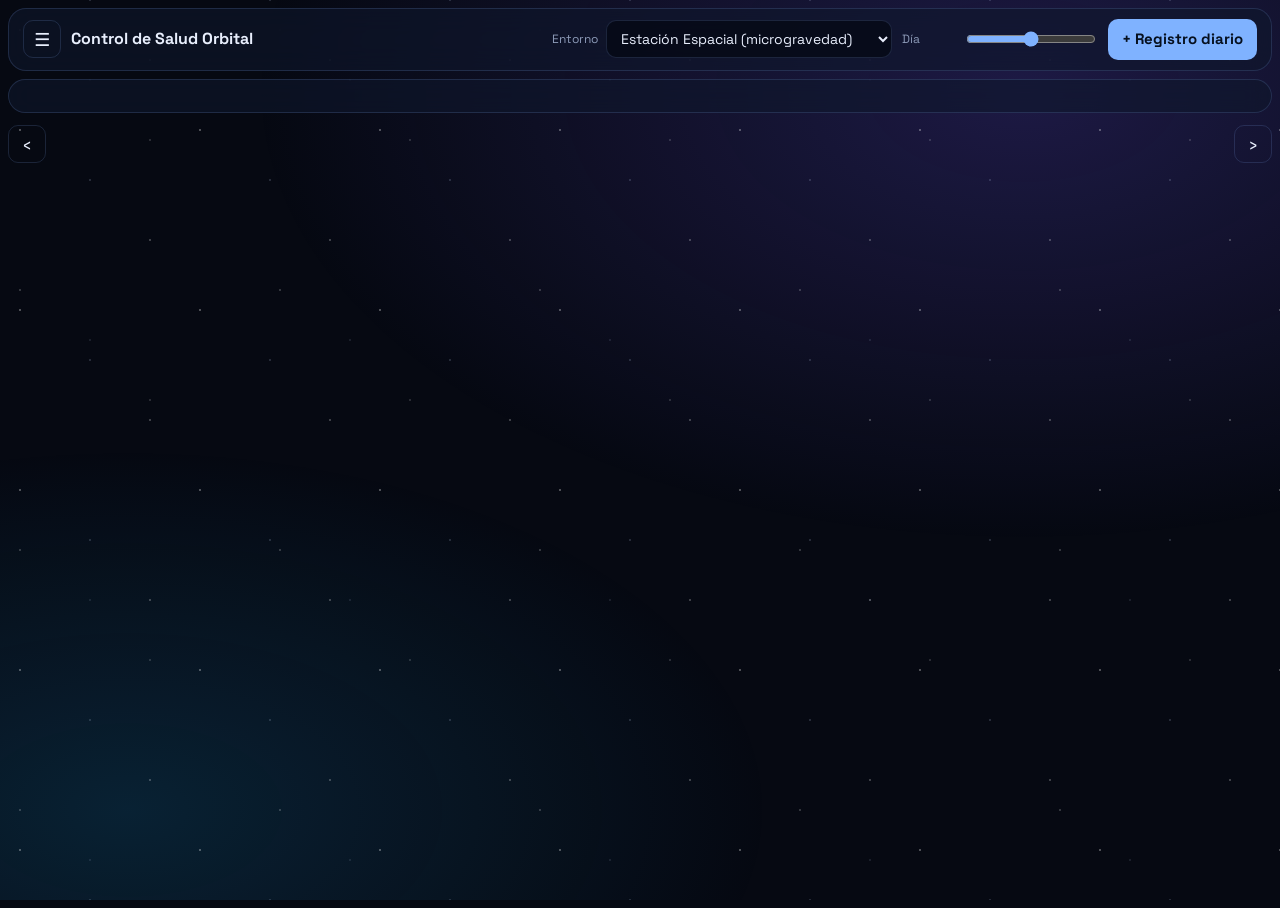
==== commit 94fb88bc: "Add files via upload" ====
--- a/control_salud_orbital_bundle.html
+++ b/control_salud_orbital_bundle.html
@@ -1,556 +1,2499 @@
 <!DOCTYPE html>
-<html lang="es"><head><meta charset="UTF-8">
-<meta name="viewport" content="width=device-width, initial-scale=1, viewport-fit=cover">
-<title>Control de Salud Orbital</title>
-<link href="https://fonts.googleapis.com/css2?family=Space+Grotesk:wght@400;500;700&family=IBM+Plex+Mono:wght@400;500&display=swap" rel="stylesheet">
-<style>
-:root{--bg:#060912;--glass:rgba(16,24,44,.62);--line:rgba(140,180,255,.16);--tx:#e8eefc;--mu:#8d9bb8;--ac:#7fb2ff;--ok:#2ee6a6;--warn:#ffb547;--bad:#ff6b6b;color-scheme:dark;box-sizing:border-box;padding-top:env(safe-area-inset-top,0px);padding-bottom:env(safe-area-inset-bottom,0px)}
-*{box-sizing:border-box}html{scroll-padding-top:env(safe-area-inset-top,0px)}
-body{margin:0;background:var(--bg);color:var(--tx);font:400 15px/1.5 'Space Grotesk',system-ui,sans-serif;min-height:100vh}
-.mono{font-family:'IBM Plex Mono',ui-monospace,monospace}
-.sky{position:fixed;inset:0;z-index:0;pointer-events:none;background:radial-gradient(60% 50% at 80% 10%,rgba(90,70,200,.28),transparent),radial-gradient(50% 40% at 10% 90%,rgba(20,120,170,.22),transparent)}
-.sky i{position:absolute;inset:-260px 0 0;background-image:radial-gradient(1.5px 1.5px at 20px 30px,#fff,transparent),radial-gradient(1px 1px at 90px 80px,#cfe0ff,transparent),radial-gradient(1.2px 1.2px at 150px 140px,#fff,transparent);background-size:180px 180px;opacity:.55;animation:drift 90s linear infinite}
-.sky i+i{background-size:260px 260px;opacity:.35;animation-duration:150s}@keyframes drift{to{transform:translateY(260px)}}
-.g{background:var(--glass);border:1px solid var(--line);border-radius:18px;backdrop-filter:blur(14px);-webkit-backdrop-filter:blur(14px)}
-header{position:sticky;top:env(safe-area-inset-top,0px);z-index:30;display:flex;flex-wrap:wrap;gap:10px;align-items:center;padding:10px 14px;margin:8px;border-radius:16px}
-header h1{font-size:16px;margin:0;font-weight:700;flex:1;min-width:140px}
-.ctl{display:flex;align-items:center;gap:8px;font-size:12px;color:var(--mu)}
-select,input,textarea{background:rgba(5,8,18,.7);color:var(--tx);border:1px solid var(--line);border-radius:10px;padding:8px 10px;font:inherit;font-size:14px;min-width:0}
-select:focus,input:focus,textarea:focus,button:focus-visible,summary:focus-visible,.z:focus-visible{outline:2px solid var(--ac);outline-offset:2px}
-input[type=range]{padding:0;accent-color:var(--ac);width:130px}button{font:inherit;color:var(--tx);cursor:pointer}
-.btn{background:var(--ac);color:#06101f;border:0;border-radius:10px;padding:9px 14px;font-weight:700}.btn.o{background:transparent;color:var(--tx);border:1px solid var(--line)}.btn.sm{padding:5px 10px;font-size:13px}
-.ib{background:transparent;border:1px solid var(--line);border-radius:10px;width:38px;height:38px;font-size:18px}
-.app{position:relative;z-index:1;max-width:1320px;margin:0 auto;padding:0 8px 40px;display:grid;gap:12px}
-#drawer{position:fixed;z-index:40;inset:0 auto 0 0;width:340px;max-width:90vw;overscroll-behavior:contain;transform:translateX(-105%);transition:transform .3s;padding:16px;border-radius:0 18px 18px 0;background:rgba(8,12,26,.95);overflow:auto}
-#drawer.open{transform:none}#scrim{position:fixed;inset:0;z-index:35;background:rgba(0,0,0,.55);display:none}#scrim.on{display:block}
-.crew{display:flex;gap:10px;align-items:center;width:100%;text-align:left;padding:10px;margin-bottom:8px;border-radius:14px;background:transparent;border:1px solid var(--line)}.crew.on{background:rgba(127,178,255,.14);border-color:var(--ac)}.crew b{display:block;font-size:14px}.crew span{font-size:12px;color:var(--mu)}
-.av{width:36px;height:36px;border-radius:50%;display:grid;place-items:center;background:linear-gradient(135deg,#2b4fa8,#6a4fd8);font-weight:700;flex:none}
-.hero{padding:16px;display:flex;flex-wrap:wrap;gap:14px;justify-content:space-between;align-items:center}.hero h2{margin:4px 0 2px;font-size:24px}.hero p{margin:0;color:var(--mu);font-size:13px}
-.kp{display:flex;gap:10px;flex-wrap:wrap}.kp div{padding:8px 14px;border-radius:12px;border:1px solid var(--line);text-align:center}.kp small{display:block;color:var(--mu);font-size:11px}.kp b{font-size:20px}
-.xp{height:6px;border-radius:9px;background:rgba(255,255,255,.08);overflow:hidden;min-width:120px}.xp i{display:block;height:100%;background:linear-gradient(90deg,#7fb2ff,#9b6bff)}
-.bd{display:inline-flex;align-items:center;gap:6px;font-size:12px;padding:2px 10px;border-radius:99px;border:1px solid currentColor;font-weight:500}.bd:before{content:"";width:7px;height:7px;border-radius:50%;background:currentColor}
-.t0{color:var(--ok)}.t1{color:var(--warn)}.t2{color:var(--bad)}.t3{color:#7b869e}
-.rail{display:flex;gap:10px;overflow-x:auto;scroll-snap-type:x mandatory;scrollbar-width:none;-webkit-overflow-scrolling:touch}.rail::-webkit-scrollbar{display:none}.rail>*{scroll-snap-align:start;flex:none}
-.rw{display:flex;align-items:center;gap:8px}.rw .rail{flex:1}.rw .ib{display:none}@media(min-width:900px){.rw .ib{display:block}}
-.tab{padding:10px 18px;border-radius:12px;border:1px solid var(--line);background:transparent;font-weight:500;white-space:nowrap}.tab.on{background:var(--ac);color:#06101f;border-color:var(--ac)}
-.stage{display:grid;gap:12px}.stage.anim>*{animation:in .4s ease}@keyframes in{from{opacity:0;transform:translateY(8px)}}
-.pn{padding:16px}.svgw{display:grid;place-items:center;border-radius:14px;min-height:380px;position:relative}
-svg.body{width:100%;max-width:270px;height:auto}.sil-a *{fill:none;stroke:#9ec5ff;stroke-opacity:.6;stroke-width:3;stroke-linejoin:round}.sil-b *{fill:#0a1128;stroke:none}.sil-c *{fill:url(#bs);fill-opacity:.26;stroke:none}
-.gh{pointer-events:none}.gh .f{fill:rgba(190,215,255,.07);stroke:rgba(190,215,255,.2);stroke-width:.6}.gh .s{fill:none;stroke:rgba(190,215,255,.18)}.gh .d,.gh .k{fill:none;stroke:none}
-.rings circle{fill:none;stroke:rgba(127,178,255,.14);stroke-dasharray:2 5}.scan{fill:rgba(127,178,255,.35);animation:scan 5s linear infinite}@keyframes scan{from{transform:translateY(0)}to{transform:translateY(470px)}}
-.z{cursor:pointer;transition:color .4s,filter .4s}.z .f{fill:currentColor;fill-opacity:.62;stroke:rgba(5,8,18,.55);stroke-width:.7}.z .s{fill:none;stroke:currentColor;stroke-width:2.4;stroke-linecap:round;stroke-opacity:.9}.z .d{fill:none;stroke:rgba(5,8,18,.6);stroke-width:.9;stroke-linecap:round;pointer-events:none}.z .k{fill:#060912;fill-opacity:.85;pointer-events:none}
-.z.s0{color:var(--ok);filter:drop-shadow(0 0 3px rgba(46,230,166,.6))}.z.s1{color:var(--warn);filter:drop-shadow(0 0 3px rgba(255,181,71,.7))}.z.s2{color:var(--bad);filter:drop-shadow(0 0 4px rgba(255,107,107,.85))}.z.s3{color:#6d788f;filter:none}
-.z.sel .f{stroke:#fff;stroke-width:1.2;fill-opacity:.88}.z.sel{filter:drop-shadow(0 0 2px #fff) drop-shadow(0 0 7px currentColor)}.z:hover{opacity:.82}
-#tip{position:fixed;z-index:60;pointer-events:none;padding:6px 10px;border-radius:10px;font-size:12px;background:rgba(5,8,18,.95);border:1px solid var(--line);display:none;white-space:nowrap}
-.card{width:240px;padding:14px;border-radius:16px;border:1px solid var(--line);background:rgba(10,16,32,.55);text-align:left;display:block}.card.sel{border-color:var(--ac);box-shadow:0 0 0 1px var(--ac)}.card small{color:var(--mu)}.card .v{font-size:24px;font-weight:700;margin:4px 0}.card .v em{font-style:normal;font-size:12px;color:var(--mu);font-weight:400}
-.bar{height:6px;border-radius:9px;background:rgba(255,255,255,.08);overflow:hidden;margin:8px 0}.bar i{display:block;height:100%;border-radius:9px;background:currentColor;transition:width .5s}
-.src{font-size:11px;padding:1px 8px;border-radius:6px;background:rgba(127,178,255,.15);color:var(--ac);font-style:normal}.src.r{background:var(--ac);color:#06101f;font-weight:700}
-details{border-top:1px solid var(--line);padding-top:8px;margin-top:8px}summary{cursor:pointer;color:var(--ac);font-size:13px}details p{color:var(--mu);font-size:13px;margin:6px 0}
-.lg{display:flex;gap:14px;flex-wrap:wrap;font-size:12px;color:var(--mu);margin-top:4px}
-.pl{display:grid;gap:6px;margin:8px 0}.pr{display:grid;grid-template-columns:1fr auto;gap:2px 10px;text-align:left;padding:8px 10px;border-radius:10px;border:1px solid var(--line);background:transparent;font-size:13px}.pr.on{border-color:var(--ac);background:rgba(127,178,255,.1)}.pr>span:last-child{grid-column:1/-1}.pr em{font-style:normal;font-size:11px;color:var(--mu)}
-.two{display:grid;gap:12px}@media(min-width:900px){.two.fig{grid-template-columns:320px 1fr}}
-@media(max-width:899px){.xs{display:none}}
-dialog{border:1px solid var(--line);border-radius:18px;background:#0a1020;color:var(--tx);padding:18px;width:min(620px,94vw);max-height:92vh}dialog::backdrop{background:rgba(0,0,0,.7)}
-.fg{display:grid;grid-template-columns:1fr 1fr;gap:10px}.fg label{font-size:12px;color:var(--mu);display:grid;gap:4px}.w{grid-column:1/-1}
-.row{display:flex;gap:8px;flex-wrap:wrap;align-items:center}.chip{padding:6px 12px;border-radius:99px;border:1px solid var(--line);background:transparent;font-size:13px}.chip.on{background:var(--ac);color:#06101f;border-color:var(--ac)}
-.sw{display:grid;grid-template-columns:repeat(5,1fr);gap:8px;margin:12px 0}.sw button{aspect-ratio:1;border-radius:14px;border:2px solid transparent;font-weight:700;color:#06101f}
-.big{min-height:170px;border-radius:18px;display:grid;place-items:center;text-align:center;font-size:28px;font-weight:700;user-select:none;touch-action:manipulation;padding:12px}
-table.tb{width:100%;border-collapse:collapse;font-size:12px}.tb td,.tb th{padding:6px 8px;border-top:1px solid var(--line);text-align:left;vertical-align:top}.tb th{color:var(--mu);font-weight:500}
-.alert{padding:8px 12px;border-radius:12px;border:1px solid currentColor;margin:8px 0;font-size:13px}
-#toast{position:fixed;left:50%;bottom:calc(20px + env(safe-area-inset-bottom,0px));transform:translateX(-50%);background:var(--ok);color:#042;padding:8px 16px;border-radius:99px;font-weight:700;opacity:0;transition:opacity .3s;z-index:70;pointer-events:none}#toast.on{opacity:1}
-a{color:var(--ac)}@media(prefers-reduced-motion:reduce){*{animation:none!important;transition:none!important}}
-/* ---- panel: selector de tripulante y cuadrícula de gráficos ---- */
-.ccw{display:grid;gap:10px;margin-top:12px;grid-template-columns:repeat(auto-fit,minmax(240px,1fr))}
-.cc{display:flex;align-items:center;gap:12px;text-align:left;padding:12px;border-radius:16px;border:1px solid var(--line);background:rgba(10,16,32,.5);position:relative;overflow:hidden}
-.cc:before{content:"";position:absolute;left:0;top:0;bottom:0;width:4px;background:var(--cc)}
-.cc.on{border-color:var(--cc);background:rgba(127,178,255,.1);box-shadow:0 0 0 1px var(--cc)}
-.cc .av{width:44px;height:44px;font-size:18px}.ci{flex:1;min-width:0}.ci b{display:block;font-size:14px}.ci>span{font-size:12px;color:var(--mu)}
-.mini{display:flex;gap:8px;flex-wrap:wrap;margin-top:4px}.mini i{font-style:normal;font-size:11px}.lv{font-size:12px;color:var(--mu)}
-.cg{display:grid;gap:12px;grid-template-columns:repeat(auto-fill,minmax(300px,1fr))}
-.gc{background:var(--glass);border:1px solid var(--line);border-radius:18px;padding:14px;cursor:pointer;backdrop-filter:blur(14px);-webkit-backdrop-filter:blur(14px);display:grid;gap:6px;align-content:start;transition:border-color .2s}
-.gc:hover,.gc:focus-visible{border-color:var(--ac)}.gc header small{display:block;color:var(--mu);font-size:12px}.gc header b{font-size:15px}
-.gv{display:flex;align-items:baseline;gap:8px;flex-wrap:wrap}.gv .mono{font-size:26px;font-weight:500}.gv em{font-style:normal;font-size:12px;color:var(--mu)}.gv .bd{margin-left:auto}
-.gc footer{display:flex;justify-content:space-between;gap:8px;font-size:11px;color:var(--mu);flex-wrap:wrap}
-/* ---- registro por zona ---- */
-.rf{display:block;font-size:11px;color:var(--mu);margin-top:2px}.rf .bd{font-size:10px;padding:0 7px}
-.zc{display:inline-flex;align-items:center;gap:6px;font-size:12px}.zc i{font-style:normal}
-.tb tr.cur td{background:rgba(127,178,255,.1)}.tb .chip{padding:2px 10px;font-size:12px}
-#regform .fg label{align-content:start}
-@media(max-width:560px){.fg{grid-template-columns:1fr}.cg{grid-template-columns:1fr}}
-
-.app>*,.main>*,.rw .rail{min-width:0}.main{min-width:0}.gc,.cc{min-width:0}
-.two>*{min-width:0}@media(min-width:900px){.two.fig{grid-template-columns:320px minmax(0,1fr)}}
-.stage,.main{grid-template-columns:minmax(0,1fr)}.stage>*{min-width:0}
-
-/* ---- vistas (v-if), drawer jerárquico y navegación ---- */
-.view{display:grid;gap:12px;min-width:0}.view [id],#insp,#regform{scroll-margin-top:calc(env(safe-area-inset-top,0px) + 96px)}
-html.lock{overflow:hidden}#drawer[inert]{visibility:hidden;transition:transform .3s,visibility 0s .3s}
-.dh{display:flex;justify-content:space-between;align-items:center;margin-bottom:4px}.dh b{color:var(--mu);font-size:12px;letter-spacing:.08em}
-.sec{color:var(--mu);font-size:12px;margin:14px 0 8px;letter-spacing:.08em}
-#nav{display:grid;gap:6px}.ng{border:1px solid var(--line);border-radius:14px;overflow:hidden}.ng.cur{border-color:var(--ac)}
-.ngh{display:flex;align-items:center;gap:10px;width:100%;min-height:46px;padding:8px 12px;background:transparent;border:0;text-align:left}
-.ngh b{flex:1;font-size:14px;font-weight:500}.ngh em{font-style:normal;color:var(--mu);transition:transform .2s}.ng.open .ngh em{transform:rotate(90deg)}
-.ng ul{list-style:none;margin:0;padding:0 6px 6px;display:none}.ng.open ul{display:grid;gap:2px}
-.nl{display:flex;justify-content:space-between;align-items:center;gap:8px;width:100%;min-height:42px;padding:8px 12px;border:0;border-radius:10px;background:transparent;text-align:left;font-size:13px}
-.nl:hover{background:rgba(127,178,255,.08)}.nl.on{background:rgba(127,178,255,.18);box-shadow:inset 2px 0 var(--ac)}.nl i,.ngh i{font-style:normal;font-size:10px}
-/* gráficos de evolución junto a la silueta e historial: tamaño contenido, centrado */
-.pn svg[role="img"]{max-width:480px;margin-inline:auto}
-@media(max-width:560px){.pn svg[role="img"]{max-width:100%}}
-/* la vista no debe ensancharse por el carrusel: una sola columna que puede encogerse */
-.view{grid-template-columns:minmax(0,1fr)}.view>*{min-width:0}
-/* carrusel de tarjetas: máximo 4 visibles; el resto aparece con las flechas */
-@media(min-width:900px){.rail>.card{width:calc((100% - 30px)/4)}}
-/* flechas del carrusel de tarjetas siempre visibles */
-.ib[data-r="cards"]{display:block}
-
-</style>
-</head><body>
-<div class="sky"><i></i><i></i></div><div id="tip" class="mono"></div><div id="toast"></div>
-<header class="g"><button class="ib hb" id="hb" aria-label="Abrir menú de navegación" aria-expanded="false" aria-controls="drawer">☰</button><h1>Control de Salud Orbital</h1>
-<label class="ctl xs">Entorno<select id="env"></select></label>
-<label class="ctl">Día <b id="dd" class="mono" style="color:var(--tx);min-width:28px"></b><input type="range" id="day" min="0" max="300" aria-label="Día de misión"></label>
-<button class="btn" id="log">+ Registro diario</button></header>
-<div id="scrim"></div>
-<aside id="drawer" class="g" inert aria-label="Menú de navegación"><div class="dh"><b class="mono">NAVEGACIÓN</b><button class="ib" id="dx" aria-label="Cerrar menú">✕</button></div><div class="mono sec">TRIPULACIÓN</div><div id="crew"></div><div class="mono sec">SECCIONES</div><nav id="nav" aria-label="Secciones de evaluación"></nav><div class="mono sec">SIMULACIÓN</div>
-<label class="ctl" style="display:grid;margin-top:12px">Entorno de misión<select id="env2"></select></label>
-<p id="envnote" style="font-size:12px;color:var(--mu)"></p>
-<label class="ctl" style="display:grid;margin-top:8px">Cumplimiento de ejercicio <b id="adho" class="mono" style="color:var(--tx)"></b><input type="range" id="adh" min="0" max="100" step="5" style="width:100%"></label>
-<label class="ctl" style="display:grid;margin-top:12px">Dolor lumbar (0 a 10) <b id="vaso" class="mono" style="color:var(--tx)"></b><input type="range" id="vas" min="0" max="10" step="1" style="width:100%"></label></aside>
-<div class="app">
-<main class="main" style="display:grid;gap:12px"><section class="g hero" id="hero"></section>
-<div class="rw"><button class="ib" data-r="tabs" data-d="-1" aria-label="Anterior">‹</button><div class="rail" id="tabs"></div><button class="ib" data-r="tabs" data-d="1" aria-label="Siguiente">›</button></div>
-<div class="stage" id="stage"></div></main></div>
-<dialog id="dlg"><div id="dbody"></div></dialog>
-<script>
-/* clinicalconfig.js — toda la configuración clínica. Agregar tripulantes, zonas o parámetros = añadir un objeto. */
-"use strict";
-const CREW=[
-{id:"c1",name:"Cmdr. Alex Vance",role:"Comandante",bio:"Especialista EVA · 42 años · 1,82 m · 78 kg",age:42,sens:1,col:"#7fb2ff"},
-{id:"c2",name:"Dra. Elena Rostova",role:"Médico de vuelo",bio:"Biología espacial · 38 años · 1,68 m · 62 kg",age:38,sens:1.12,col:"#ff8ad8"},
-{id:"c3",name:"Ing. Marcus Chen",role:"Ing. de sistemas",bio:"Robótica y soporte · 35 años · 1,75 m · 70 kg",age:35,sens:.9,col:"#ffd23f"}];
-const ENVS={iss:{n:"Estación Espacial (microgravedad)",k:1,fk:1,gz:1,lat:"0,3 s",note:"Órbita baja: microgravedad total, 16 amaneceres al día y comunicación casi inmediata con Tierra."},
-mars:{n:"Tránsito a Marte (espacio profundo)",k:1.1,fk:1,gz:1,lat:"hasta 22 min",note:"Más radiación y retraso de comunicación: el tripulante debe autoevaluarse con autonomía."},
-moon:{n:"Base lunar Artemis (1/6 g)",k:.5,fk:.3,gz:.2,lat:"1,3 s",note:"Gravedad parcial: la pérdida ósea y muscular es menor, pero hay polvo lunar y radiación."}};
-const TABS=[{id:"panel",n:"Panel",cm:""},
-{id:"huesos",n:"Huesos",cm:"Protocolo ARED: sentadilla y peso muerto, bisfosfonatos y vitamina D. El cumplimiento de ejercicio se ajusta en el menú de tripulación."},
-{id:"musculos",n:"Músculos",cm:"Cicloergómetro y resistencia isoinercial (ARED) 45 min diarios."},
-{id:"organos",n:"Órganos",cm:"Control de fluidos, sodio moderado y pantalones de presión negativa (LBNP)."},
-{id:"mente",n:"Evaluaciones",cm:"Registro matutino de sueño, test de colores, reacción y ánimo; obligatorio antes de una EVA o acoplamiento."},
-{id:"registro",n:"Registro",cm:""},
-{id:"riesgos",n:"Riesgos NASA",cm:""}];
-const SN=["Normal","Precaución","Alerta","Sin sensor"];
-/* ---- helpers de modelo fisiológico ---- */
-const clamp=(x,a,b)=>Math.min(b,Math.max(a,x));
-const P=(id,n,u,base,v,dir,y,r,d=1,x={})=>({id,n,u,base,v,dir,y,r,d,...x});
-const dens=r=>P("dens","Densidad ósea relativa","% del basal",100,c=>100-r*c.m*c.f*c.k,"lt",97,94);
-const load=()=>P("load","Carga mecánica diaria","% de la meta",100,c=>c.d?55+45*c.adh:100,"lt",85,70,0);
-const mus=(id,n,u,b,r,ty=.05,tr=.1,d=1)=>P(id,n,u,b,c=>b*(1-r/100*c.m*c.f*c.k),"lt",b*(1-ty),b*(1-tr),d);
-const mt=(id,n,u,b,r,dir,y,rd,d=1)=>P(id,n,u,b,c=>b*(1+r/100*c.m*c.f*c.k),dir,y,rd,d);
-const fl=(id,n,u,b,r,dir,y,rd,d=1)=>P(id,n,u,b,c=>b*(1+r/100*c.m*c.fk),dir,y,rd,d);
-const ev0=(id,n,u,fn,y,r)=>P(id,n,u,0,fn,"gt",y,r,0);
-const SI0=.67*85+.28*1600-420,buaF=c=>85*(1-.012*c.m*c.f*c.k),sosF=c=>1600*(1-.0015*c.m*c.f*c.k),siF=c=>.67*buaF(c)+.28*sosF(c)-420,tF=c=>(siF(c)-SI0)/8,zF=c=>tF(c)+.4,lossF=c=>(SI0-siF(c))/SI0*100;
-const fiF=c=>clamp(Math.round(6+5*Math.max(0,lossF(c))+14*Math.max(0,-(zF(c)+.5))),0,100),dH=(c)=>4.6*(1-Math.exp(-c.d/18))*c.gz;
-const Z=(tab,id,n,txt,p,src,sys)=>({tab,id,n,txt,p,sys:sys||tab,src});
-const BS="Modelo de pérdida ósea: ultrasonido del calcáneo (QUS), carga plantar y ARED.",MS="Ecografía muscular, dinamómetro y rendimiento en el ARED.",NO="Este órgano todavía no tiene sensor ni parámetros definidos. Se incorpora sumando una variable a su lista.";
-const ZONES=[
-Z("huesos","craneo","Cráneo y mandíbula","El cráneo no soporta peso, por eso casi no pierde densidad. Lo que sí se vigila es la presión dentro de la cabeza (ver Órganos, Cerebro y ojos).",[dens(0)],BS),
-Z("huesos","cervical","Columna cervical","Las vértebras del cuello cargan poco peso incluso en la Tierra, así que pierden poca densidad.",[dens(.3)],BS),
-Z("huesos","toracica","Columna torácica","Se mantiene bastante estable porque se apoya en la caja torácica.",[dens(.5)],BS),
-Z("huesos","lumbar","Columna lumbar","En microgravedad los discos entre las vértebras absorben líquido y se expanden: la columna se alarga unos centímetros y puede doler la zona lumbar. Además las vértebras pierden carga y densidad.",[dens(1.2),P("dh","Elongación espinal","cm",0,c=>dH(c),"gt",3.5,5),P("dhp","Ganancia de estatura","%",0,c=>dH(c)/175*100,"gt",2,3),P("disc","Altura del disco L4-L5","mm",10.5,c=>10.5*(1+.028*dH(c)),"gt",11.55,12.08),P("lord","Ángulo de lordosis lumbar","°",50,c=>50*(1-.055*dH(c)),"lt",42.5,35,0),P("vas","Dolor lumbar","/10",0,c=>c.d?c.vas:0,"gt",2,4,0)],BS),
-Z("huesos","costillas","Costillas y esternón","Las costillas se mueven con cada respiración, por eso conservan mejor su densidad.",[dens(.2)],BS),
-Z("huesos","humero","Hombros y brazos (clavícula, escápula, húmero)","Los brazos no soportan peso en órbita, pero se usan en las caminatas espaciales y en el ejercicio resistivo.",[dens(.3)],BS),
-Z("huesos","antebrazo","Antebrazo y mano","Radio, cúbito y huesos de la mano pierden poca densidad. Se controla la fatiga por el uso del traje de actividad extravehicular.",[dens(.3)],BS),
-Z("huesos","pelvis","Pelvis y cadera","La pelvis normalmente sostiene todo el peso del cuerpo. Sin gravedad es una de las zonas que más hueso pierde, entre 1 % y 2 % por mes sin contramedidas.",[dens(1.6)],BS),
-Z("huesos","femur","Fémur y rótula","Es el hueso más largo y carga peso al caminar. En órbita se adelgaza si no se compensa con ejercicio resistivo.",[dens(1.3),load()],BS),
-Z("huesos","tibia","Tibia y peroné","Reciben el impacto de cada paso en la Tierra. En flotación esa carga desaparece y el hueso empieza a reabsorberse.",[dens(1.1),load()],BS),
-Z("huesos","pie","Pie y calcáneo (QUS)","El talón se mide con ultrasonido cuantitativo porque es hueso esponjoso muy activo. La velocidad y la atenuación de la onda cambian cuando las trabéculas se adelgazan.",[P("si","Índice de rigidez (SI)","índice",SI0,siF,"lt",SI0*.97,SI0*.92),P("sos","Velocidad del sonido (SOS)","m/s",1600,sosF,"lt",1576,1568,0),P("bua","Atenuación de banda ancha (BUA)","dB/MHz",85,buaF,"lt",80.75,78.2),P("t","T-score estimado","DE",0,tF,"lt",-1,-2.5),P("z","Z-score estimado","DE",.4,zF,"lt",-.5,-1),P("fi","Índice de fragilidad","0 a 100",6,fiF,"gt",25,50,0),load()],BS),
-Z("musculos","hombros","Pectoral y hombros","El deltoides y el pectoral trabajan poco sin gravedad, pero se mantienen mejor que las piernas.",[mus("delt","Espesor del deltoides","mm",28,.9),mus("pec","Espesor del pectoral mayor","mm",22,.9)],MS),
-Z("musculos","brazos","Brazos (bíceps y tríceps)","Bíceps y tríceps pierden poca masa porque se usan para desplazarse y ejercitarse.",[mus("bic","Espesor del bíceps","mm",30,.7),mus("tri","Espesor del tríceps","mm",26,.8)],MS),
-Z("musculos","antebrazom","Antebrazo y mano","La fuerza de agarre se mide con dinamómetro y se compara con el valor previo al vuelo. El traje espacial agrega fatiga.",[mus("grip","Fuerza de agarre","kgf",42,.8),mus("fle","Espesor de flexores","mm",24,.6)],MS),
-Z("musculos","core","Abdomen y espalda","Los músculos que sostienen la postura trabajan menos sin gravedad y pierden tono.",[mus("rec","Espesor del recto abdominal","mm",11,2),mus("ere","Espesor de erectores espinales","mm",30,1.8)],MS),
-Z("musculos","cadera","Cadera y glúteos","El glúteo mayor es de los que más se activan al caminar en la Tierra y de los que más pierden en órbita.",[mus("glu","Espesor del glúteo mayor","mm",28,2.6)],MS),
-Z("musculos","muslo","Muslo (cuádriceps)","El cuádriceps es el gran músculo antigravitatorio. Si el área de corte baja de 60 a 52 cm² en tres meses, el software calcula el porcentaje de cambio y avisa.",[mus("quad","Área del cuádriceps (eco)","cm²",60,3.6),mus("isq","Área de isquiotibiales (eco)","cm²",34,2.6),mus("ared","Repeticiones en ARED (sentadilla, 80 kgf)","rep",15,3,.1,.2)],MS),
-Z("musculos","pantorrilla","Pantorrilla","Sóleo y gastrocnemio sostienen el cuerpo de pie y son los que más rápido se atrofian en microgravedad.",[mus("sur","Espesor del tríceps sural","mm",52,4),mus("tal","Elevación de talones (rep)","rep",25,3.5,.1,.2)],MS),
-Z("musculos","bia","Composición corporal (BIA)","La bioimpedancia, con electrodos en manos y pies, estima la masa libre de grasa y el agua corporal total; separa pérdida muscular de cambios de líquidos.",[mus("ffm","Masa libre de grasa (BIA)","kg",62,1.1),P("tbw","Agua corporal total (BIA)","L",45,c=>45*(1-.01*c.m*c.fk),"none",0,0)],"Bioimpedancia eléctrica."),
-Z("organos","cerebro","Cerebro y ojos","En microgravedad los líquidos suben hacia la cabeza. Esto puede aumentar la presión dentro del cráneo y deformar la parte posterior del ojo. Se mide la vaina del nervio óptico con ecografía oftálmica.",[fl("onsd","Diámetro de vaina del nervio óptico","mm",4.8,3.5,"gt",5.2,5.7)],"Ecografía oftálmica volumétrica.","Neuro-ocular"),
-Z("organos","vasos","Cuello: yugular y carótida","La sangre se acumula en el cuello y la vena yugular puede estancarse, con riesgo de coágulos. Las arterias además se vuelven más rígidas.",[P("ijv","Estasis de la vena yugular","grado 1 a 4",1,c=>1+.012*c.d*c.fk,"gt",2,3),fl("stif","Rigidez carotídea","m/s",6,2,"gt",6.36,6.72,2)],"Ecografía vascular Doppler.","Cardiovascular"),
-Z("organos","pulmones","Pulmones","Sin gravedad las vísceras abdominales suben y el diafragma se eleva: baja la capacidad residual. También se vigila el polvo en cabina y tras caminatas espaciales.",[fl("fvc","Capacidad vital forzada","L",4.8,-1.4,"lt",4.56,4.32,2),fl("fev1","Volumen espiratorio en 1 s","L",3.9,-1.1,"lt",3.7,3.51,2),fl("frc","Capacidad residual funcional","L",2.6,-2.8,"lt",2.21,2.08,2),fl("spo2","Saturación de oxígeno","%",98,-.1,"lt",95,94),fl("pi","Índice de perfusión","%",4,-4,"lt",1,.5)],"Espirometría y oximetría de pulso.","Respiratorio"),
-Z("organos","corazon","Corazón","Sin gravedad el corazón trabaja menos y se achica un poco. También cambia la regulación de la presión al ponerse de pie, lo que causa mareos al volver a la gravedad.",[fl("lvef","Fracción de eyección","%",62,-.8,"lt",55,50),mt("lvm","Índice de masa del ventrículo izquierdo","g/m²",80,-2.5,"lt",74,72),fl("sv","Volumen sistólico","mL",78,-2.6,"lt",70,66.3),fl("hr","Frecuencia cardíaca en reposo","lpm",66,1.2,"gt",85,95,0),fl("hrv","Variabilidad de la frecuencia (RMSSD)","ms",52,-4,"lt",45,39,0),fl("ort","Índice de tolerancia ortostática","0 a 100",90,-4.5,"lt",75,60,0),fl("sbp","Presión sistólica","mmHg",118,.6,"gt",130,140,0),fl("dbp","Presión diastólica","mmHg",76,.5,"gt",85,90,0)],"Ecocardiografía, Holter, tensiómetro y prueba de presión negativa (LBNP).","Cardiovascular"),
-Z("organos","higado","Hígado y glucosa","El hígado regula la glucosa. Aunque aún no tiene sensor propio, la glucosa capilar es un indicador básico de autoevaluación (estrés, nutrición y resistencia a la insulina).",[fl("glu","Glucosa en sangre","mg/dL",90,.4,"gt",110,126,0)],"Glucómetro capilar.","Metabólico"),
-Z("organos","estomago","Estómago","\u200b"+NO,[],"Sin sensor.","Otro"),
-Z("organos","rinones","Riñones","El hueso que se pierde libera calcio que los riñones eliminan por la orina. Junto con menos agua ingerida, sube el riesgo de cálculos renales.",[mt("cal","Calcio en orina","mg/día",180,8,"gt",230,300,0),fl("diu","Diuresis","L/día",2.4,-3,"lt",2,1.7)],"Ecografía renal y balance hídrico.","Renal"),
-Z("organos","intestino","Intestino y temperatura corporal",NO+" La temperatura corporal sí se vigila como indicador básico de infección o estrés térmico.",[fl("temp","Temperatura corporal","°C",36.6,.05,"gt",37.5,38.3,1)],"Termómetro de oído o cutáneo.","Otro"),
-Z("organos","vejiga","Vejiga","\u200b"+NO,[],"Sin sensor.","Otro"),
-Z("mente","sueno","Sueño","Combina el anillo biométrico (actigrafía y PPG) con un autorreporte de 15 s. En órbita se duerme 6,0–6,5 h en vez de 8,5 h.",[fl("tst","Tiempo total de sueño (TST)","h",7.5,-1.5,"lt",6,5),fl("eff","Eficiencia del sueño","%",90,-.5,"lt",82,75,0),fl("nhrv","HRV nocturna (RMSSD)","ms",60,-1.5,"lt",54,48,0),fl("sq","Calidad global (1 a 5)","puntos",4.5,-1.5,"lt",3,2)],"Anillo biométrico (actigrafía triaxial y fotopletismografía) y autorreporte matutino.","Neurocognitivo"),
-Z("mente","cognicion","Memoria de trabajo (test de colores)","Secuencia de 10 colores en menos de 45 s. Exige corteza prefrontal e hipocampo y es el primero en fallar por SANS, hipercapnia de cabina, falta de sueño o radiación. Puntaje de 0 a 100: 85+ óptimo, 70–84 normal, 55–69 deterioro leve, menos de 55 alerta crítica.",[fl("cog","Puntaje cognitivo","0 a 100",92,-1,"lt",70,55,0),fl("acc","Aciertos de posición","de 10",9.2,-1,"lt",8,7),fl("span","Racha sin error","pasos",8.5,-2,"lt",6,5),fl("lat","Latencia de inicio","ms",650,1,"gt",1000,1200,0),fl("itv","Intervalo entre toques","ms",480,1.5,"gt",560,624,0),ev0("lap","Lapsos atencionales","eventos",c=>Math.max(0,(c.d-120)/60),1,2)],"Test secuencial cromático inspirado en WinSCAT y bloques de Corsi.","Neurocognitivo"),
-Z("mente","reaccion","Velocidad de reacción","Tres intentos tras el cambio de rojo a verde. El puntaje de 1 a 10 habilita caminatas espaciales con 6 o más y las bloquea con 4 o menos. Las salidas en falso restan 1 punto y un intento de más de 500 ms resta 2.",[fl("rt","Tiempo medio de reacción","ms",220,1.5,"gt",260,320,0),fl("fast","Mejor intento","ms",190,1.5,"gt",230,280,0),fl("rs","Puntaje de reacción (1 a 10)","puntos",8.5,-1,"lt",6,4),ev0("fs","Salidas en falso","eventos",c=>Math.max(0,(c.d-150)/70),1,2),ev0("rl","Intentos mayores a 500 ms","eventos",c=>Math.max(0,(c.d-180)/60),1,2)],"Adaptación de la tarea de vigilancia psicomotora (PVT) de la NASA.","Neurocognitivo"),
-Z("mente","animo","Ánimo del día","Escala del 1 al 10 con etiquetas rápidas y bitácora de dos líneas. Con 3 o menos, o una caída de 4 puntos, se avisa de forma confidencial al equipo médico; 5 o 6 durante 7 días seguidos sugiere una videollamada con la familia.",[fl("mood","Puntaje de ánimo (1 a 10)","puntos",7.5,-.8,"lt",5,3)],"Autorreporte nocturno de menos de 30 s.","Emocional"),
-Z("mente","esfuerzo","Prueba de esfuerzo (CEVIS)","Ergoespirometría en cicloergómetro: modo submáximo en órbita cada 15 a 21 días (se detiene al 85 % de FC máx. o RER 1,05) y máximo antes y después del vuelo. Se detiene sola con SpO₂ menor a 90 %, PtcCO₂ mayor a 55 mmHg, presión sistólica mayor a 220 mmHg o arritmia.",[mt("vo2","VO₂máx estimado","mL/kg/min",50,-.6,"lt",45,42.5,0),mt("awe","Eficiencia aeróbica del trabajo","mL O₂/min/W",10.2,.8,"gt",11.5,12.5),mt("pw","Potencia en umbral ventilatorio","W/kg",2.6,-1,"lt",2.4,2.29),mt("hrr","Recuperación de FC al minuto","lpm",22,-1.2,"lt",18,12,0),mt("borg","Esfuerzo percibido Borg (Etapa 2)","6 a 20",12,1.5,"gt",14,17,0),fl("co2","PtcCO₂ de cabina","mmHg",38,.8,"gt",48,55,0)],"Cicloergómetro con aislamiento de vibraciones y analizador de gases respiración a respiración.","Cardiopulmonar")];
-/* ---- configuración de pruebas (PDF) ---- */
-const MOOD=[[10,"Excelente","Con máxima energía, muy motivado y disfrutando la misión."],[9,"Muy bien","Optimista, activo y con muy buen ánimo frente a las tareas."],[8,"Bien","Tranquilo, enfocado y conforme con el trabajo del día."],[7,"Estable","Día equilibrado y normal, sin desgaste emocional."],[6,"Rutinario","Día repetitivo o en “piloto automático”, sin grandes emociones."],[5,"Plano / Aburrido","Sensación de monotonía, tedio o encierro leve."],[4,"Tenso / Nostálgico","Algo impaciente, sensible al entorno o extrañando casa."],[3,"Frustrado / Irritable","Estresado, con poca paciencia o ganas de aislarse."],[2,"Agotado","Sobrepasado por el cansancio mental o la carga de trabajo."],[1,"Muy mal","Angustia profunda, bloqueo emocional o malestar severo."]];
-const TAGS=["Calma","Motivado","Rutina","Nostalgia","Cansado","Estrés"];
-const REACT=[[190,10,"Excepcional","Alerta cortical máxima y respuesta ultrarrápida."],[215,9,"Óptimo alto","Excelente; apto para maniobras de alta precisión."],[240,8,"Óptimo","Rendimiento normal de un astronauta descansado."],[265,7,"Estable","Dentro del rango basal en órbita; sin fatiga."],[295,6,"Aceptable","Leve enlentecimiento, funcional para la rutina."],[325,5,"Fatiga leve","Atención reducida; vigilar sueño y CO₂."],[360,4,"Alerta amarilla","Enlentecimiento moderado; evitar tareas críticas sin supervisión."],[410,3,"Fatiga marcada","Requiere descanso antes de operar."],[480,2,"Alerta roja","Riesgo alto de error operativo."],[1e9,1,"Crítico","Bloqueo preventivo de actividades críticas o EVA."]];
-const COG=[[85,"OPTIMAL","Memoria y velocidad intactas. Habilitado sin restricciones para operaciones críticas y EVA."],[70,"NORMAL_VARIATION","Leve oscilación dentro de tolerancia orbital. Mantener rutina y repetir en 24 h."],[55,"MILD_IMPAIRMENT","Deterioro leve o fatiga ejecutiva. Reasignar tareas de precisión; revisar sueño y ventilación."],[-1,"CRITICAL_ALERT","Déficit significativo. Bloqueo preventivo de tareas críticas y EVA; protocolo médico con Tierra."]];
-const PALETTE=[["Rojo","#ff4d5a"],["Azul","#3d7bff"],["Verde","#2ee6a6"],["Amarillo","#ffd23f"],["Naranja","#ff8a3d"],["Violeta","#9b6bff"],["Cian","#27d8ee"],["Magenta","#ff4fd8"],["Blanco","#f2f5ff"],["Lima","#b6f23a"]];
-const CPET=[["0. Reposo basal","3 min","0 W","0 rpm","Calibra el analizador y captura VO₂, VCO₂, FC, TA, SpO₂ y PtcCO₂ en reposo."],["1. Calentamiento","3 min","50 W","60–70 rpm","Activación muscular y cinética inicial de VO₂."],["2. Etapa 1 · aeróbica ligera","3 min","100 W","70–80 rpm","Metabolismo aeróbico puro (RER 0,85–0,90)."],["3. Etapa 2 · moderada","3 min","150 W","75–85 rpm","Detección del umbral ventilatorio 1 (VT1)."],["4. Etapa 3 · intensa","3 min","200 W","80–90 rpm","Transición aeróbica-anaeróbica; límite habitual del protocolo submáximo."],["5. Etapa 4+ · carga pico","2 min/escalón","+25 W","80–95 rpm","Solo en modo máximo, hasta agotamiento (RER ≥ 1,10)."],["6. Recuperación activa","3 min","40–50 W","50–60 rpm","Lavado de lactato y prevención de estancamiento venoso."],["7. Recuperación pasiva","2 min","0 W","0 rpm","Mide la recuperación de la FC (HRR) y normaliza los gases."]];
-const cpetCheck=i=>{const r=[],fmax=208-.7*i.age;
-if(i.hr>=.85*fmax)r.push(`FC ${i.hr} lpm ≥ 85 % de la FC máx. calculada (${Math.round(.85*fmax)} lpm)`);
-if(i.spo2<90||i.spo2<i.spo2b*.96)r.push("Desaturación de oxígeno (SpO₂ menor a 90 % o caída de más del 4 % del basal)");
-if(i.ptc>55)r.push("PtcCO₂ mayor a 55 mmHg: reinhalación de CO₂ alrededor del tripulante");
-if(i.sbp>220||i.dbp>115||(i.sbpPrev&&i.sbpPrev-i.sbp>10))r.push("Respuesta hipertensiva o hipotensiva");
-if(i.sym)r.push("Arritmia, depresión del ST o síntoma clínico (mareo, dolor torácico, calambres)");return r};
-const sleepObj=s=>{const a=s.tst>=7?5:s.tst>=6.5?4:s.tst>=5.8?3:s.tst>=5?2:1,b=s.eff>88?5:s.eff>=82?4:s.eff>=75?3:s.eff>=65?2:1;return clamp(Math.round((a+b)/2),1,5)};
-const SLEEP_CAT=["","Crítica (privación)","Deficiente","Regular","Buena","Óptima (reparadora)"];
-const NO_RISK=0;
-/* ---- 5 peligros del Programa de Investigación Humana de la NASA ---- */
-const HAZARDS=[
-{n:"Radiación espacial",ic:"☢️",eff:"Daña el ADN, debilita el sistema inmunitario y eleva el riesgo cardiovascular y de cáncer; también afecta la memoria de trabajo.",ind:"Dosímetro personal, hemograma, puntaje cognitivo, HRV.",call:"Dosis acumulada sobre el límite de misión o caída sostenida del puntaje cognitivo.",prev:"Refugiarse en zonas blindadas durante tormentas solares y registrar la dosis a diario.",go:"mente"},
-{n:"Aislamiento y confinamiento",ic:"🧑‍🚀",eff:"Monotonía, tensión interpersonal, alteraciones del sueño y trastornos del ánimo.",ind:"Ánimo del día (1 a 10), horas de sueño, bitácora.",call:"Ánimo de 3 o menos, caída de 4 puntos, o 7 días seguidos en 5 o 6.",prev:"Videollamadas con la familia, variar tareas y mantener horarios de luz regulados.",go:"mente"},
-{n:"Distancia de la Tierra",ic:"🌍",eff:"Sin evacuación rápida ni ayuda inmediata: el tripulante debe autoevaluarse y tratar con autonomía.",ind:"Signos vitales, glucosa, temperatura, ecografías guiadas.",call:"En Marte la comunicación demora hasta 22 minutos: las decisiones críticas son locales.",prev:"Botiquín, protocolos claros y esta propia herramienta de autoevaluación.",go:"organos"},
-{n:"Campos gravitatorios",ic:"🪐",eff:"Pérdida de densidad ósea, atrofia muscular, desacondicionamiento cardiovascular y síndrome neuro-ocular (SANS).",ind:"Densidad ósea (QUS), áreas musculares, FC, vaina del nervio óptico.",call:"T-score por debajo de −1, atrofia de más del 10 % o aumento de la vaina del nervio óptico.",prev:"Ejercicio resistivo ARED, cicloergómetro, vitamina D y control de fluidos.",go:"huesos"},
-{n:"Entornos cerrados hostiles",ic:"🛰️",eff:"Hipercapnia de cabina, ruido (~60 dB), microbioma alterado y mala nutrición.",ind:"PtcCO₂, sueño, glucosa, temperatura, reacción.",call:"PtcCO₂ mayor a 48 mmHg junto con enlentecimiento psicomotor.",prev:"Revisar depuradores de CO₂, ventilación del compartimento y nutrición equilibrada.",go:"mente"}];
-const GUIDE=[["Presión arterial","Se mide con tensiómetro automático, sentado y en calma. En órbita tiende a ser algo menor, pero al volver a la gravedad aparecen mareos. Consultar con más de 140/90 mmHg."],["Frecuencia cardíaca","Se toma en reposo, al despertar. Una subida sostenida indica desacondicionamiento, deshidratación o estrés. Alerta con más de 95 lpm en reposo."],["Glucosa en sangre","Glucómetro capilar en ayunas. Un valor sobre 126 mg/dL requiere revisar nutrición y consultar al médico de vuelo."],["Temperatura corporal","Termómetro de oído o cutáneo. Sin convección, el calor se acumula; más de 38,3 °C requiere atención."],["Horas de sueño","Las mide el anillo biométrico. Menos de 6 h es precaución y menos de 5 h es crítico."],["Estado de ánimo","Escala del 1 al 10 y bitácora de dos líneas, en menos de 30 segundos antes de dormir."]];
-const LINKS=[["NASA · 5 peligros de los vuelos espaciales","https://www.nasa.gov/hrp/hazards/"],["NASA · Riesgos de los vuelos espaciales","https://www.nasa.gov/hrp/risks/"],["NASA · Investigación en curso (HRP)","https://www.nasa.gov/hrp/ongoing-hrp-research/"],["CSA · Monitorización de radiación","https://www.asc-csa.gc.ca/eng/news/articles/2026/2026-02-26-monitoring-radiation-astronaut-health.asp"],["CSA · ¿Por qué hacemos ciencia en el espacio?","https://www.asc-csa.gc.ca/eng/iss/science/why-do-we-conduct-science-experiments-in-space.asp"]];
-/* ---- panel principal: indicadores que se grafican por tripulante [zona, parámetro, categoría] ---- */
-const CATS=[["all","Todos"],["huesos","Huesos"],["musculos","Músculos"],["organos","Órganos"],["mente","Mente y sueño"]];
-const PANEL=[["pelvis","dens","huesos"],["lumbar","dh","huesos"],["lumbar","vas","huesos"],["pie","t","huesos"],
-["muslo","quad","musculos"],["pantorrilla","sur","musculos"],["antebrazom","grip","musculos"],["bia","ffm","musculos"],
-["corazon","lvef","organos"],["corazon","hr","organos"],["corazon","sbp","organos"],["corazon","ort","organos"],["pulmones","fvc","organos"],["pulmones","spo2","organos"],["cerebro","onsd","organos"],["rinones","cal","organos"],["higado","glu","organos"],["intestino","temp","organos"],
-["sueno","sq","mente"],["sueno","tst","mente"],["cognicion","cog","mente"],["reaccion","rt","mente"],["animo","mood","mente"],["esfuerzo","vo2","mente"],["esfuerzo","co2","mente"]];
-
-</script><script>
-/* anatomy.js — modelo anatómico vectorial completo (viewBox 200×470). Se dibuja la mitad izquierda y se espeja.
-   Capas: silueta + huesos, músculos y órganos. Cada zona es un <g class="z"> con data-z = id de zona. */
-"use strict";
-const sym=s=>`${s}<g transform="translate(200 0) scale(-1 1)">${s}</g>`;
-const Rc=(x,y,w,h,r=2,c="f")=>`<rect class="${c}" x="${x}" y="${y}" width="${w}" height="${h}" rx="${r}"/>`;
-const Ln=(x1,y1,x2,y2,w,c="s")=>`<path class="${c}" style="stroke-width:${w}" d="M${x1} ${y1}L${x2} ${y2}"/>`;
-const El=(cx,cy,rx,ry,c="f",rot=0)=>`<ellipse class="${c}" cx="${cx}" cy="${cy}" rx="${rx}" ry="${ry}"${rot?` transform="rotate(${rot} ${cx} ${cy})"`:""}/>`;
-const Ci=(cx,cy,r,c="f")=>`<circle class="${c}" cx="${cx}" cy="${cy}" r="${r}"/>`;
-const Pa=(d,c="f")=>`<path class="${c}" d="${d}"/>`;
-/* pila de vértebras con apófisis transversas */
-const stack=(y,n,w0,w1,h,g,tp)=>Array.from({length:n},(_,i)=>{const w=w0+(w1-w0)*i/Math.max(1,n-1),yy=y+i*(h+g);
-return Rc(100-w/2,yy,w,h,2)+(tp?`<path class="s" style="stroke-width:1.5" d="M${100-w/2-tp} ${yy+h/2}H${100-w/2}M${100+w/2} ${yy+h/2}H${100+w/2+tp}"/>`:"")}).join("");
-/* caja torácica: 10 costillas verdaderas/falsas + 2 flotantes */
-const ribs=()=>Array.from({length:10},(_,i)=>{const y0=94+i*7.4,w=11+18*Math.sin(Math.PI*(i+.7)/11),x=100-w,y1=y0+14-(i>=7?(i-6)*3:0);
-return sym(`<path class="s" style="stroke-width:1.9" d="M96 ${y0}C${100-w*.6} ${y0-7} ${x} ${y0-1} ${x} ${y0+10}C${x} ${y0+20} ${100-w*.35} ${y1+5} 98.5 ${y1}"/>`)}).join("")
-+sym(`<path class="s" style="stroke-width:1.7" d="M96 168C86 168 78 175 75 184M96 176C88 178 82 187 80 193"/>`);
-const hand=(x)=>[[x-7,243,x-13,268],[x-3,245,x-6,271],[x+1,246,x+1,272],[x+5,245,x+8,270],[x+7,240,x+14,256]].map(l=>Ln(l[0],l[1],l[2],l[3],2.4)).join("");
-
-const ANAT={huesos:{
-craneo:Pa("M80 32C79 15 89 6 100 6s21 9 20 26c0 9-3 15-7 19l-1 5H88l-1-5c-4-4-7-10-7-19z")+Pa("M88 54L90 62Q100 68 110 62L112 54z")+El(91,35,5.5,6,"k")+El(109,35,5.5,6,"k")+Pa("M100 41l-3.5 9h7z","k")+Pa("M100 12v9M93 60h14","d"),
-cervical:stack(62,7,9,12,3,1.3,3),
-toracica:stack(90,12,11,15,5.6,1.4,5),
-lumbar:stack(176,5,15,18,7.5,2,6),
-costillas:ribs()+Pa("M93 87H107L108 99H106V138L100 148L94 138V99H92Z"),
-humero:sym(Ln(97,88,72,85,3.2)+Ln(72,85,60,84,3.2)+Pa("M85 96L67 92Q62 100 66 112L73 134Q81 124 85 110z")+Ci(59,93,6.5)+Ln(58,97,47,160,5.6)+El(47,163,7.2,4.6,"f",-12)),
-antebrazo:sym(Ln(52,166,43,228,3.6)+Ln(45,166,36,226,3.4)+El(39,236,7,6)+hand(40)),
-pelvis:sym(Pa("M98 200C86 195 68 197 61 211C57 224 62 238 69 246L71 262L83 266L91 259L97 254L97 244L93 233L93 221L98 214z")+Ci(74,243,4.3,"k")+El(83,254,4.4,6.5,"k"))+Pa("M90 222H110L105 250L100 262L95 250z")+Pa("M97 259h6l-3 9z")+Pa("M100 226V256","d"),
-femur:sym(Ci(72,241,7)+Ln(72,243,65,254,6)+El(65,254,4.5,6)+Ln(67,258,79,340,7.5)+El(79,347,10.5,6.5)+El(81,356,5,6.5)),
-tibia:sym(El(80,361,11,3.8)+Ln(81,364,81,430,6)+Ln(72,366,74,434,3.4)+El(81,437,6,5)+El(73,437,3.6,5)),
-pie:sym(El(82,443,7.5,5.5)+[[76,449,72,459],[79,450,77,461],[82,450,82,462],[85,450,87,461],[88,449,92,458]].map(l=>Ln(l[0],l[1],l[2],l[3],2.4)).join(""))},
-musculos:{
-hombros:sym(Pa("M94 60C91 68 92 77 96 86L100 86C98 77 98 69 98 62z")+Pa("M95 68C86 74 74 79 62 84L66 92C76 90 88 84 97 80z")+Pa("M97 94C88 90 76 93 68 101C67 111 73 124 84 129C91 129 96 126 97 120z")+Pa("M64 84C53 82 47 90 47 102C47 111 51 118 57 120C61 110 64 98 69 92z")+Pa("M96 98L74 104M96 106L72 110M96 114L76 120M60 86C54 94 52 104 54 114","d")),
-brazos:sym(Pa("M56 104C48 118 44 142 47 160C52 163 57 162 59 159C63 140 65 118 64 104z")+Pa("M56 108C53 124 52 142 53 158","d")),
-antebrazom:sym(Pa("M42 164C38 186 34 208 33 226L43 228C47 208 54 186 57 166z")+El(39,243,6,11)+Pa("M48 168C45 188 42 208 40 224","d")),
-core:sym(Pa("M90 142C77 148 72 172 74 198L88 205z")+Pa("M70 114C64 138 66 170 74 190L73 150z")+Pa("M80 150C77 164 77 180 81 196M84 146C82 162 82 178 86 198","d")+[146,163,180,197].map(y=>Rc(92,y,7.5,14,3)).join("")),
-cadera:sym(Pa("M64 208C57 226 57 246 63 262L84 266L90 240L86 212z")+Pa("M86 216C80 232 78 246 82 260","d")),
-muslo:sym(Pa("M63 262C58 292 62 326 69 350L93 350C96 326 97 292 95 264z")+Pa("M72 266C70 296 72 326 76 346M84 266C84 296 86 326 86 346","d")),
-pantorrilla:sym(Pa("M70 362C65 384 68 412 77 436L89 436C95 412 96 384 93 362z")+Pa("M78 368C76 388 80 410 83 432M88 368C88 388 88 410 87 430","d")),
-bia:sym(Ci(37,252,4.6)+Ci(82,456,4.6)+`<path class="s" style="stroke-width:1.5;stroke-dasharray:3 3;opacity:.75" d="M37 252L50 160L60 100L100 96M82 456L80 350L72 248L100 250"/>`)},
-organos:{
-higado:Pa("M68 150C80 141 100 142 110 147C108 163 98 173 84 173C73 171 67 162 68 150z")+El(92,167,3.6,2.4,"k")+Pa("M76 152C84 156 94 158 104 155","d"),
-estomago:Pa("M111 150C127 146 133 160 127 172C121 180 109 176 109 164z")+Pa("M116 154C124 156 127 164 123 170","d"),
-intestino:`<path class="s" style="stroke-width:7" d="M76 228V200C76 192 80 188 88 188H112C120 188 124 192 124 200V228"/><path class="s" style="stroke-width:5" d="M88 202H112C118 202 118 209 112 209H88C82 209 82 216 88 216H112C118 216 118 223 112 223H88"/>`+Pa("M88 202H112M88 216H112","d"),
-rinones:sym(Pa("M88 174C82 172 79 184 83 194C87 200 93 196 93 188C93 182 91 176 88 174z")+El(87,170,3.6,2.2)+`<path class="s" style="stroke-width:1.6" d="M90 198C91 212 94 224 97 236"/>`),
-vejiga:Pa("M92 238C92 230 108 230 108 238C108 248 92 248 92 238z"),
-pulmones:Rc(98,60,4,34,2)+`<path class="s" style="stroke-width:2" d="M100 94L90 104M100 94L110 104"/>`+sym(Pa("M96 92C88 88 75 92 71 104C67 122 67 142 73 154C81 159 93 154 96 144z")+Pa("M96 104L84 112M96 116L82 128M96 128L84 142","d")),
-vasos:sym(`<path class="s" style="stroke-width:4.2" d="M94.5 60C94.5 72 93.5 84 92 96"/><path class="s" style="stroke-width:2.8" d="M99 60C98.5 72 98 84 97 94"/>`),
-corazon:Pa("M104 112C96 102 86 110 92 122C96 130 102 138 106 142C112 134 124 126 122 116C119 104 108 104 104 112z")+`<path class="s" d="M100 110C100 98 110 96 114 104"/>`+Pa("M100 118C104 122 108 128 108 136M110 112C114 114 118 118 118 122","d"),
-cerebro:Pa("M100 9C90 5 80 10 82 19C78 24 80 30 86 31H114C120 30 122 24 118 19C120 10 110 5 100 9z")+Pa("M100 9V31M88 15C92 19 96 17 98 21M112 15C108 19 104 17 102 21M85 25C91 23 95 27 98 25M115 25C109 23 105 27 102 25","d")+sym(Ci(89,40,4.6)+Ci(89,40,1.9,"k")+Pa("M91 36L97 31","d"))}};
-const ORDER={organos:["vasos","pulmones","higado","estomago","rinones","intestino","vejiga","corazon","cerebro"]};
-/* silueta: tres pasadas (contorno, base oscura, tinte) para obtener un borde limpio de la unión de piezas */
-const SILH=`<path d="M79 32C79 14 89 6 100 6s21 8 21 26c0 12-5 22-12 28l-9 5-9-5c-7-6-12-16-12-28z"/><path d="M91 56h18v28H91z"/>`+
-sym(`<path d="M100 76L91 78C78 80 64 82 57 90L60 112C64 140 69 168 71 192C69 210 63 226 64 240L68 254L100 256z"/>`+
-`<path d="M58 82C48 96 44 130 40 162C36 190 32 210 31 228C28 244 30 258 34 270L44 270C48 258 50 244 46 228C50 210 56 190 58 164C62 140 64 120 66 104z"/>`+
-`<path d="M64 236C58 266 60 306 67 350C65 378 67 412 72 440L70 454C69 460 74 464 82 464C92 464 95 460 94 454L92 440C93 412 93 378 92 350C95 316 100 284 100 254z"/>`)+
-`<ellipse cx="78.5" cy="36" rx="3" ry="6"/><ellipse cx="121.5" cy="36" rx="3" ry="6"/>`;
-const BODY=`<g class="sil-a">${SILH}</g><g class="sil-b">${SILH}</g><g class="sil-c">${SILH}</g>`;
-const GHOST=Object.values(ANAT.huesos).join("");
-function figure(tab,cls){const set=ANAT[tab];if(!set)return"";const ids=ORDER[tab]||Object.keys(set);
-return`<svg class="body" viewBox="0 0 200 470" role="group" aria-label="Figura anatómica interactiva: ${tab}"><defs><radialGradient id="bg" cx="50%" cy="45%" r="55%"><stop offset="0" stop-color="#7fb2ff" stop-opacity=".22"/><stop offset="1" stop-color="#7fb2ff" stop-opacity="0"/></radialGradient><linearGradient id="bs" x1="0" x2="0" y1="0" y2="1"><stop offset="0" stop-color="#9ec5ff"/><stop offset="1" stop-color="#4a63c8"/></linearGradient></defs><ellipse cx="100" cy="235" rx="98" ry="228" fill="url(#bg)"/><g class="rings"><circle cx="100" cy="235" r="98"/><circle cx="100" cy="235" r="74"/></g>${BODY}${tab==="huesos"?"":`<g class="gh">${GHOST}</g>`}<rect class="scan" x="0" y="0" width="200" height="3"/>${ids.map(id=>set[id]?`<g class="z ${cls(id)}" data-z="${id}" tabindex="0" role="button">${set[id]}</g>`:"").join("")}</svg>`}
-
-</script><script>
-/* apps.js — estado, motor fisiológico, persistencia, gamificación, panel, registro por zona y pruebas jugables. */
-"use strict";
-const $=id=>document.getElementById(id),esc=t=>String(t).replace(/[&<>"]/g,c=>({"&":"&amp;","<":"&lt;",">":"&gt;",'"':"&quot;"}[c]));
-const fmt=(p,v)=>v.toFixed(p.d).replace(".",","),bd=s=>`<span class="bd t${s}">${SN[s]}</span>`;
-const S={crew:"c1",env:"iss",day:60,tab:"panel",sel:{},par:{},cat:"all",cmp:0,rl:"huesos",cc:{}};
-CREW.forEach(c=>S.cc[c.id]={adh:40,vas:3});
-const cfg=(id=S.crew)=>S.cc[id],crewOf=(id=S.crew)=>CREW.find(x=>x.id===id),layer=()=>S.tab==="registro"?S.rl:S.tab;
-const stat=(p,v)=>p.dir==="none"?-1:p.dir==="lt"?(v<=p.r?2:v<=p.y?1:0):(v>=p.r?2:v>=p.y?1:0);
-const sev=(p,v)=>{const q=p.r-p.base;return q?clamp((v-p.base)/q,0,1):0};
-const C=(day=S.day,cr=crewOf())=>{const e=ENVS[S.env],k=cfg(cr.id);return{d:day,m:day/30*cr.sens,f:1-.6*k.adh/100,k:e.k,fk:e.fk,gz:e.gz,adh:k.adh/100,vas:k.vas}};
-const refText=p=>p.dir==="none"?"Sin umbral definido":`Base ${fmt(p,p.base)} · Precaución ${p.dir==="lt"?"≤":"≥"} ${fmt(p,p.y)} · Alerta ${p.dir==="lt"?"≤":"≥"} ${fmt(p,p.r)}`;
-const SC=["#2ee6a6","#ffb547","#ff6b6b","#6d788f"];
-/* ---------- StorageManager ---------- */
-const Store={K:"orbital_logs_v4",ver:0,_r:null,_o:{},all(){try{const r=localStorage.getItem(this.K)||"{}";if(r!==this._r){this._o=JSON.parse(r);this._r=r}return this._o}catch(e){return{}}},days(c){return this.all()[c]||{}},get(c,d){return this.days(c)[d]},
-put(c,d,patch){try{const a=this.all(),r=(a[c]=a[c]||{})[d]=a[c][d]||{v:{},t:{}};Object.assign(r.v,patch.v||{});Object.assign(r.t,patch.t||{});if(patch.n!=null)r.n=patch.n;(localStorage.setItem(this.K,JSON.stringify(a)),Store.ver++)}catch(e){}},
-/* guarda (o reemplaza) los valores de una sola zona del cuerpo en un día; los campos vacíos se eliminan */
-setZone(c,d,zid,v,n){try{const a=this.all(),r=(a[c]=a[c]||{})[d]=a[c][d]||{v:{},t:{}};Object.keys(r.v).forEach(k=>{if(k.indexOf(zid+".")===0)delete r.v[k]});Object.assign(r.v,v);r.zn=r.zn||{};if(n)r.zn[zid]=n;else delete r.zn[zid];
-if(!Object.keys(r.v).length&&!Object.keys(r.t||{}).length&&!Object.keys(r.zn).length&&!r.n)delete a[c][d];(localStorage.setItem(this.K,JSON.stringify(a)),Store.ver++)}catch(e){}},
-del(c,d){try{const a=this.all();if(a[c])delete a[c][d];(localStorage.setItem(this.K,JSON.stringify(a)),Store.ver++)}catch(e){}}};
-/* ---------- PhysiologyEngine ---------- */
-const Engine={ev(z,c=C(),cid=S.crew){const rec=Store.get(cid,S.day),rows=z.p.map(p=>{const k=z.id+"."+p.id,real=!!(rec&&rec.v&&rec.v[k]!=null),v=real?rec.v[k]:p.v(c);return{p,v,real,s:stat(p,v),sv:sev(p,v)}});return{rows,st:rows.length?Math.max(...rows.map(r=>r.s)):3,real:rows.some(r=>r.real)}},
-alerts(cr=crewOf()){const o=[];ZONES.forEach(z=>this.ev(z,C(S.day,cr),cr.id).rows.forEach(r=>{if(r.s>0)o.push({z,r})}));return o},
-summary(cr){const n=[0,0,0];ZONES.forEach(z=>{const s=this.ev(z,C(S.day,cr),cr.id).st;if(s<3)n[s]++});return{n,w:n[2]?2:n[1]?1:0}},
-cross(al){const g=id=>al.find(a=>a.z.id+"."+a.r.p.id===id),m=[];
-if(g("sueno.sq")&&g("cognicion.cog"))m.push("Deterioro cognitivo por déficit de sueño: siesta estratégica de 25 min y luz azul enriquecida antes de reevaluar.");
-if(g("reaccion.rt"))m.push("Fatiga neuroconductual: reevaluar o descansar 20 min antes de autorizar tareas de precisión; EVA sin habilitar si el puntaje es 4 o menos.");
-
-if(g("cognicion.lat")&&(g("cognicion.lap")||g("esfuerzo.co2")))m.push("Posible hipercapnia de cabina: revisar los depuradores de CO₂ antes de atribuirlo a fatiga del tripulante.");
-return m},
-gam(cr=crewOf()){const days=Store.days(cr.id);let xp=0,tests=0,cog=0,rs=0;Object.values(days).forEach(r=>{xp+=Object.keys(r.v||{}).length*5+Object.keys(r.t||{}).length*20;tests+=Object.keys(r.t||{}).length;cog=Math.max(cog,(r.v||{})["cognicion.cog"]||0);rs=Math.max(rs,(r.v||{})["reaccion.rs"]||0)});
-let st=0;for(let d=S.day;d>=0&&days[d];d--)st++;
-const b=[["🚀","Primer registro",xp>0],["🔥","Racha de 3 días",st>=3],["🧠","Cerebro de acero (≥ 85)",cog>=85],["⚡","Reflejos (≥ 8)",rs>=8],["🏅","5 pruebas completadas",tests>=5]];return{xp,lv:Math.floor(xp/100)+1,pct:xp%100,st,b}}};
-/* ---------- gráfico de línea (modelo + datos reales + otros tripulantes) ---------- */
-let UID=0;
-function lineChartRaw(z,p,o={}){const W=o.w||340,H=o.h||170,L=o.mini?30:34,R=8,T=10,B=22,cr=crewOf(),key=z.id+"."+p.id,id="lg"+(UID++);
-const model=[];for(let d=0;d<=300;d+=5)model.push([d,p.v(C(d,cr))]);
-const real=Object.entries(Store.days(cr.id)).filter(([d,r])=>r.v&&r.v[key]!=null).map(([d,r])=>[+d,r.v[key]]).sort((a,b)=>a[0]-b[0]);
-const others=o.cmp?CREW.filter(x=>x.id!==cr.id).map(x=>({x,pts:model.map(m=>[m[0],p.v(C(m[0],x))])})):[];
-const vals=[...model.map(a=>a[1]),...real.map(a=>a[1]),...others.flatMap(q=>q.pts.map(a=>a[1])),p.base];if(p.dir!=="none")vals.push(p.y,p.r);
-let mn=Math.min(...vals),mx=Math.max(...vals);const pad=((mx-mn)||1)*.1;const nonneg=Math.min(...vals)>=0;mn-=pad;mx+=pad;if(nonneg&&mn<0)mn=0;const sp=mx-mn,X=d=>L+d/300*(W-L-R),Y=v=>T+(1-(v-mn)/sp)*(H-T-B),cl=v=>clamp(v,mn,mx),dec=p.d||(sp<4?1:0),tk=v=>{const s=v.toFixed(dec);return(+s===0?(0).toFixed(dec):s).replace(".",",")};
-const band=(a,b,c)=>{const y1=Y(cl(Math.max(a,b))),y2=Y(cl(Math.min(a,b)));return y2-y1>.5?`<rect x="${L}" y="${y1}" width="${W-L-R}" height="${y2-y1}" fill="${c}" opacity=".1"/>`:""};
-const bands=p.dir==="none"?"":p.dir==="lt"?band(mn,p.r,SC[2])+band(p.r,p.y,SC[1])+band(p.y,mx,SC[0]):band(mn,p.y,SC[0])+band(p.y,p.r,SC[1])+band(p.r,mx,SC[2]);
-const th=(v,c)=>p.dir==="none"&&c!=="#7fb2ff"?"":`<line x1="${L}" x2="${W-R}" y1="${Y(v)}" y2="${Y(v)}" stroke="${c}" stroke-opacity=".85" stroke-dasharray="4 3"/>`;
-const pl=a=>a.map(q=>X(q[0]).toFixed(1)+","+Y(q[1]).toFixed(1)).join(" ");
-const area=`M${X(0)},${Y(mn)} L${pl(model).replace(/ /g," L")} L${X(300)},${Y(mn)}Z`;
-const rec=Store.get(cr.id,S.day),isReal=!!(rec&&rec.v&&rec.v[key]!=null),cv=isReal?rec.v[key]:p.v(C(S.day,cr)),cs=stat(p,cv),col=cs<0?"#7fb2ff":SC[cs];
-const grid=[mn,(mn+mx)/2,mx].map(v=>`<line x1="${L}" x2="${W-R}" y1="${Y(v)}" y2="${Y(v)}" stroke="#8cb4ff" stroke-opacity=".1"/><text x="${L-4}" y="${Y(v)+3}" text-anchor="end" fill="#8d9bb8" font-size="9">${tk(v)}</text>`).join("");
-const xt=[0,100,200,300].map(d=>`<line x1="${X(d)}" x2="${X(d)}" y1="${T}" y2="${H-B}" stroke="#8cb4ff" stroke-opacity=".07"/><text x="${X(d)}" y="${H-7}" text-anchor="${d===0?"start":d===300?"end":"middle"}" fill="#8d9bb8" font-size="9">${d===0?"Día 0":d}</text>`).join("");
-return`<svg viewBox="0 0 ${W} ${H}" style="width:100%;height:auto;display:block" role="img" aria-label="Evolución de ${esc(p.n)} de ${esc(cr.name)}"><defs><linearGradient id="${id}" x1="0" x2="0" y1="0" y2="1"><stop offset="0" stop-color="${cr.col}" stop-opacity=".28"/><stop offset="1" stop-color="${cr.col}" stop-opacity="0"/></linearGradient></defs>${bands}${grid}${xt}${th(p.base,"#7fb2ff")}${th(p.y,SC[1])}${th(p.r,SC[2])}<path d="${area}" fill="url(#${id})"/>${others.map(q=>`<polyline fill="none" stroke="${q.x.col}" stroke-opacity=".7" stroke-width="1.4" stroke-dasharray="3 3" points="${pl(q.pts)}"/>`).join("")}<polyline fill="none" stroke="${cr.col}" stroke-width="2.2" stroke-linejoin="round" points="${pl(model)}"/>${real.length>1?`<polyline fill="none" stroke="#fff" stroke-opacity=".9" stroke-width="1.6" points="${pl(real)}"/>`:""}${real.map(a=>`<circle cx="${X(a[0])}" cy="${Y(a[1])}" r="3.8" fill="${SC[stat(p,a[1])<0?0:stat(p,a[1])]}" stroke="#fff" stroke-width="1.2"><title>Día ${a[0]}: ${fmt(p,a[1])} ${esc(p.u)}</title></circle>`).join("")}<line x1="${X(S.day)}" x2="${X(S.day)}" y1="${T}" y2="${H-B}" stroke="#fff" stroke-opacity=".4"/><circle cx="${X(S.day)}" cy="${Y(cv)}" r="4.6" fill="${col}" stroke="#060912" stroke-width="2"/></svg>`}
-const MEMO=new Map(),memo=(k,f)=>{let v=MEMO.get(k);if(v===undefined){if(MEMO.size>400)MEMO.clear();MEMO.set(k,v=f())}return v};
-const dsig=()=>{const k=cfg();return[S.crew,S.env,k.adh,k.vas,S.day,Store.ver].join("|")};
-/* el SVG solo se recalcula si cambia tripulante, entorno, ejercicio, dolor, día o registros */
-const lineChart=(z,p,o={})=>memo(["lc",z.id,p.id,o.w,o.h,o.mini?1:0,o.cmp?1:0,dsig()].join("|"),()=>lineChartRaw(z,p,o));
-const chart=(z,p)=>lineChart(z,p,{w:320,h:170,cmp:S.cmp});
-/* ---------- vistas ---------- */
-function insp(z){const e=Engine.ev(z),pi=Math.min(S.par[z.id]||0,Math.max(0,z.p.length-1)),pr=z.p[pi];
-return`<div class="rw" style="justify-content:space-between"><b>${z.n}</b><span class="src ${e.real?"r":""}">${e.real?"Dato real":"Modelo simulado"}</span></div><div style="margin:6px 0">${bd(e.st)} <small style="color:var(--mu)">${z.sys}</small></div>
-${e.rows.length?`<div class="pl">${e.rows.map((r,i)=>`<button class="pr ${i===pi?"on":""}" data-p="${i}"><span>${r.p.n}${r.real?' <i class="src r">Dato real</i>':""}</span><b class="mono">${fmt(r.p,r.v)} <em>${r.p.u}</em></b>${r.p.dir==="none"?"":`<span class="t${r.s}"><span class="bar"><i style="width:${r.sv*100}%"></i></span></span>`}</button>`).join("")}</div>${chart(z,pr)}<div class="lg"><span style="color:#7fb2ff">- - Base en Tierra ${fmt(pr,pr.base)}</span><span style="color:var(--warn)">- - Precaución</span><span style="color:var(--bad)">- - Alerta</span><span>━ Modelo</span><span style="color:#fff">● Real</span></div>`:`<p style="color:var(--mu);font-size:13px">${z.txt}</p>`}
-<details><summary>Ver detalle clínico</summary><p>${z.txt}</p><p>Fuente de datos: ${z.src}</p></details>${z.tab!=="mente"&&z.p.length?`<button class="btn o sm" data-reg="${z.id}" style="margin-top:10px">Registrar datos de esta zona</button>`:""}`}
-function cards(zs,sel,btn){return zs.map(z=>{const x=Engine.ev(z),f=x.rows[0];return`<div class="card ${z.id===sel?"sel":""}" data-z="${z.id}" role="button" tabindex="0"><small>${z.n}</small>${f?`<div class="v mono">${fmt(f.p,f.v)} <em>${f.p.u}</em></div>`:`<div class="v mono">—</div>`}${bd(x.st)} <span class="src ${x.real?"r":""}">${x.real?"Dato real":"Modelo"}</span><small style="display:block;margin:6px 0">${z.txt.split(". ")[0].slice(0,110)}</small>${btn&&x.rows.length?`<button class="btn sm" data-open="${z.id}">Iniciar registro</button>`:""}</div>`}).join("")}
-const zoneFig=(tab,zs,sel)=>{const cls={};zs.forEach(z=>cls[z.id]="s"+Engine.ev(z).st+(z.id===sel.id?" sel":""));return memo("fig|"+tab+"|"+JSON.stringify(cls),()=>figure(tab,id=>cls[id]))};
-const legend=()=>`<div class="lg" style="justify-content:center">${SN.map((n,i)=>`<span class="t${i}">● ${n}</span>`).join("")}</div>`;
-function viewBody(tab){const t=TABS.find(x=>x.id===tab),zs=ZONES.filter(z=>z.tab===tab),sel=zs.find(z=>z.id===S.sel[tab])||zs[0];S.sel[tab]=sel.id;
-return`<div class="two fig"><div class="g pn"><div class="svgw" id="svgw">${zoneFig(tab,zs,sel)}</div>${legend()}</div><div class="g pn" id="insp">${insp(sel)}</div></div>
-<div class="g pn"><p style="margin:0 0 10px;color:var(--mu);font-size:13px"><b style="color:var(--tx)">Contramedida.</b> ${t.cm}</p><div class="rw"><button class="ib" data-r="cards" data-d="-1" aria-label="Anterior">‹</button><div class="rail" id="cards">${cards(zs,sel.id)}</div><button class="ib" data-r="cards" data-d="1" aria-label="Siguiente">›</button></div></div>`}
-function viewTests(){const zs=ZONES.filter(z=>z.tab==="mente"),sel=zs.find(z=>z.id===S.sel.mente)||zs[0];S.sel.mente=sel.id;
-return`<div class="g pn"><p style="margin:0 0 10px;color:var(--mu);font-size:13px">${TABS.find(t=>t.id==="mente").cm} Cada tarjeta abre su prueba; los resultados se guardan como “Dato real” del día ${S.day}.</p><div class="rw"><button class="ib" data-r="cards" data-d="-1" aria-label="Anterior">‹</button><div class="rail" id="cards">${cards(zs,sel.id,1)}</div><button class="ib" data-r="cards" data-d="1" aria-label="Siguiente">›</button></div></div><div class="g pn" id="insp">${insp(sel)}</div>
-<div class="g pn"><b>Protocolo de prueba de esfuerzo (CEVIS)</b><details open><summary>Ver las 8 fases</summary><div style="overflow-x:auto"><table class="tb"><tr><th>Fase</th><th>Duración</th><th>Carga</th><th>Cadencia</th><th>Objetivo</th></tr>${CPET.map(r=>`<tr>${r.map(c=>`<td>${c}</td>`).join("")}</tr>`).join("")}</table></div></details></div>`}
-function viewRisks(){return`<div class="g pn" id="hz"><b>Los 5 peligros del Programa de Investigación Humana de la NASA</b><p style="color:var(--mu);font-size:13px">Cada peligro se traduce en indicadores que el tripulante puede medir. ${esc(ENVS[S.env].note)}</p><div class="rail" style="flex-wrap:wrap;overflow:visible">${HAZARDS.map(h=>`<div class="card" style="width:min(100%,360px)"><div style="font-size:26px">${h.ic}</div><b>${h.n}</b><p style="font-size:13px;color:var(--mu);margin:6px 0">${h.eff}</p><details><summary>Indicadores y cuándo pedir ayuda</summary><p><b style="color:var(--tx)">Indicadores:</b> ${h.ind}</p><p><b style="color:var(--tx)">Pedir ayuda:</b> ${h.call}</p><p><b style="color:var(--tx)">Prevención:</b> ${h.prev}</p></details><button class="btn o sm" data-go="${h.go}" style="margin-top:8px">Ver en la app</button></div>`).join("")}</div></div>
-<div class="g pn" id="guia"><b>Guía rápida de indicadores</b>${GUIDE.map(g=>`<details><summary>${g[0]}</summary><p>${g[1]}</p></details>`).join("")}</div>
-<div class="g pn" id="rec"><b>Recursos oficiales</b><ul>${LINKS.map(l=>`<li><a href="${l[1]}" target="_blank" rel="noopener">${l[0]}</a></li>`).join("")}</ul></div>`}
-/* --- panel principal: selector de tripulante + gráficos de línea de cada estado de salud --- */
-function viewPanel(){const cr=crewOf(),items=PANEL.filter(a=>S.cat==="all"||a[2]===S.cat);
-const cc=CREW.map(x=>{const sm=Engine.summary(x),g=Engine.gam(x);return`<button class="cc ${x.id===S.crew?"on":""}" data-c="${x.id}" style="--cc:${x.col}" aria-pressed="${x.id===S.crew}"><div class="av" style="background:${x.col};color:#06101f">${x.name.split(" ")[1][0]}</div><div class="ci"><b>${x.name}</b><span>${x.role}</span><div class="mini">${sm.n.map((v,i)=>`<i class="t${i}">${v} ${["normal","precaución","alerta"][i]}</i>`).join("")}</div></div><div class="lv mono">Nv ${g.lv}</div></button>`}).join("");
-const grid=items.map(([zi,pi])=>{const z=ZONES.find(q=>q.id===zi),idx=z.p.findIndex(q=>q.id===pi),p=z.p[idx],r=Engine.ev(z).rows[idx],nreal=Object.values(Store.days(cr.id)).filter(q=>q.v&&q.v[zi+"."+pi]!=null).length;
-return`<article class="gc" data-gz="${zi}:${idx}" tabindex="0" role="button" aria-label="Abrir ${esc(z.n)}"><header><small>${z.n}</small><b>${p.n}</b></header><div class="gv"><span class="mono t${r.s<0?3:r.s}">${fmt(p,r.v)}</span><em>${p.u}</em>${r.s>=0?bd(r.s):""}${r.real?'<i class="src r">Dato real</i>':""}</div>${lineChart(z,p,{w:340,h:168,mini:1,cmp:S.cmp})}<footer><span>${refText(p)}</span>${nreal?`<span class="src r">${nreal} real${nreal>1?"es":""}</span>`:""}</footer></article>`}).join("");
-return`<div class="g pn"><div class="rw" style="justify-content:space-between;flex-wrap:wrap"><div><b>Selecciona un tripulante</b><p style="margin:2px 0 0;color:var(--mu);font-size:13px">Cada gráfico muestra la evolución de un estado de salud de <b style="color:var(--tx)">${cr.name}</b> a lo largo de 300 días de misión.</p></div></div><div class="ccw">${cc}</div></div>
-<div class="g pn"><div class="rw" style="flex-wrap:wrap;gap:8px">${CATS.map(c=>`<button class="chip ${S.cat===c[0]?"on":""}" data-cat="${c[0]}">${c[1]}</button>`).join("")}<span style="flex:1"></span><button class="chip ${S.cmp?"on":""}" data-cmp="1" aria-pressed="${!!S.cmp}">Comparar con el resto de la tripulación</button></div>
-<div class="lg" style="margin-top:10px"><span style="color:${cr.col}">━ ${cr.name} (modelo)</span><span style="color:#fff">● Dato real registrado</span><span style="color:#7fb2ff">- - Base en Tierra</span><span style="color:var(--warn)">- - Precaución</span><span style="color:var(--bad)">- - Alerta</span><span>│ Día ${S.day}</span>${S.cmp?CREW.filter(x=>x.id!==cr.id).map(x=>`<span style="color:${x.col}">┅ ${x.name.split(" ").slice(-1)[0]}</span>`).join(""):""}</div></div>
-<div class="cg">${grid}</div><p style="color:var(--mu);font-size:12px;margin:0 4px">Toca un gráfico para ver la zona del cuerpo. Los puntos blancos son registros reales guardados en la pestaña Registro; la línea de color es el modelo simulado según el entorno, el cumplimiento de ejercicio y el día de misión.</p>`}
-/* --- registro por zona del cuerpo --- */
-const RL=[["huesos","🦴 Huesos"],["musculos","💪 Músculos"],["organos","🫀 Órganos"]];
-function regForm(z){const rec=Store.get(S.crew,S.day)||{v:{}},note=(rec.zn||{})[z.id]||"",c=C(),has=z.p.length>0;
-if(!has)return`<div class="rw" style="justify-content:space-between"><b>${z.n}</b>${bd(3)}</div><p style="color:var(--mu);font-size:13px">${z.txt}</p>`;
-return`<div class="rw" style="justify-content:space-between"><b>${z.n}</b>${bd(Engine.ev(z).st)}</div><p style="margin:2px 0 10px;color:var(--mu);font-size:13px">${esc(crewOf().name)} · ${z.src}</p>
+<html lang="es">
+  <head>
+    <meta charset="UTF-8">
+    <meta name="viewport" content="width=device-width, initial-scale=1, viewport-fit=cover">
+    <title>Control de Salud Orbital</title>
+    <link href="https://fonts.googleapis.com/css2?family=Space+Grotesk:wght@400;500;700&family=IBM+Plex+Mono:wght@400;500&display=swap" rel="stylesheet">
+    <style>
+      :root {
+        --bg: #060912;
+        --glass: rgba(16, 24, 44, .62);
+        --line: rgba(140, 180, 255, .16);
+        --tx: #e8eefc;
+        --mu: #8d9bb8;
+        --ac: #7fb2ff;
+        --ok: #2ee6a6;
+        --warn: #ffb547;
+        --bad: #ff6b6b;
+        color-scheme: dark;
+        box-sizing: border-box;
+        padding-top: env(safe-area-inset-top, 0px);
+        padding-bottom: env(safe-area-inset-bottom, 0px);
+      }
+
+      *,
+      *::before,
+      *::after {
+        box-sizing: border-box;
+      }
+
+      html {
+        scroll-padding-top: env(safe-area-inset-top, 0px);
+      }
+
+      body {
+        margin: 0;
+        background: var(--bg);
+        color: var(--tx);
+        font: 400 15px/1.5 'Space Grotesk', system-ui, sans-serif;
+        min-height: 100vh;
+      }
+
+      .mono {
+        font-family: 'IBM Plex Mono', ui-monospace, monospace;
+      }
+
+      .sky {
+        position: fixed;
+        inset: 0;
+        z-index: 0;
+        pointer-events: none;
+        background: radial-gradient(60% 50% at 80% 10%, rgba(90, 70, 200, .28), transparent),
+                    radial-gradient(50% 40% at 10% 90%, rgba(20, 120, 170, .22), transparent);
+      }
+
+      .sky i {
+        position: absolute;
+        inset: -260px 0 0;
+        background-image: radial-gradient(1.5px 1.5px at 20px 30px, #fff, transparent),
+                          radial-gradient(1px 1px at 90px 80px, #cfe0ff, transparent),
+                          radial-gradient(1.2px 1.2px at 150px 140px, #fff, transparent);
+        background-size: 180px 180px;
+        opacity: .55;
+        animation: drift 90s linear infinite;
+      }
+
+      .sky i + i {
+        background-size: 260px 260px;
+        opacity: .35;
+        animation-duration: 150s;
+      }
+
+      @keyframes drift {
+        to { transform: translateY(260px); }
+      }
+
+      .g {
+        background: var(--glass);
+        border: 1px solid var(--line);
+        border-radius: 18px;
+        backdrop-filter: blur(14px);
+        -webkit-backdrop-filter: blur(14px);
+      }
+
+      header {
+        position: sticky;
+        top: env(safe-area-inset-top, 0px);
+        z-index: 30;
+        display: flex;
+        flex-wrap: wrap;
+        gap: 10px;
+        align-items: center;
+        padding: 10px 14px;
+        margin: 8px;
+        border-radius: 16px;
+      }
+
+      header h1 {
+        font-size: 16px;
+        margin: 0;
+        font-weight: 700;
+        flex: 1;
+        min-width: 140px;
+      }
+
+      .ctl {
+        display: flex;
+        align-items: center;
+        gap: 8px;
+        font-size: 12px;
+        color: var(--mu);
+      }
+
+      select,
+      input,
+      textarea {
+        background: rgba(5, 8, 18, .7);
+        color: var(--tx);
+        border: 1px solid var(--line);
+        border-radius: 10px;
+        padding: 8px 10px;
+        font: inherit;
+        font-size: 14px;
+        min-width: 0;
+      }
+
+      select:focus,
+      input:focus,
+      textarea:focus,
+      button:focus-visible,
+      summary:focus-visible,
+      .z:focus-visible {
+        outline: 2px solid var(--ac);
+        outline-offset: 2px;
+      }
+
+      input[type=range] {
+        padding: 0;
+        accent-color: var(--ac);
+        width: 130px;
+      }
+
+      button {
+        font: inherit;
+        color: var(--tx);
+        cursor: pointer;
+      }
+
+      .btn {
+        background: var(--ac);
+        color: #06101f;
+        border: 0;
+        border-radius: 10px;
+        padding: 9px 14px;
+        font-weight: 700;
+      }
+
+      .btn.o {
+        background: transparent;
+        color: var(--tx);
+        border: 1px solid var(--line);
+      }
+
+      .btn.sm {
+        padding: 5px 10px;
+        font-size: 13px;
+      }
+
+      .ib {
+        background: transparent;
+        border: 1px solid var(--line);
+        border-radius: 10px;
+        width: 38px;
+        height: 38px;
+        font-size: 18px;
+      }
+
+      .app {
+        position: relative;
+        z-index: 1;
+        max-width: 1320px;
+        margin: 0 auto;
+        padding: 0 8px 40px;
+        display: grid;
+        gap: 12px;
+      }
+
+      #drawer {
+        position: fixed;
+        z-index: 40;
+        inset: 0 auto 0 0;
+        width: 340px;
+        max-width: 90vw;
+        overscroll-behavior: contain;
+        transform: translateX(-105%);
+        transition: transform .3s;
+        padding: 16px;
+        border-radius: 0 18px 18px 0;
+        background: rgba(8, 12, 26, .95);
+        overflow: auto;
+      }
+
+      #drawer.open {
+        transform: none;
+      }
+
+      #scrim {
+        position: fixed;
+        inset: 0;
+        z-index: 35;
+        background: rgba(0, 0, 0, .55);
+        display: none;
+      }
+
+      #scrim.on {
+        display: block;
+      }
+
+      .crew {
+        display: flex;
+        gap: 10px;
+        align-items: center;
+        width: 100%;
+        text-align: left;
+        padding: 10px;
+        margin-bottom: 8px;
+        border-radius: 14px;
+        background: transparent;
+        border: 1px solid var(--line);
+      }
+
+      .crew.on {
+        background: rgba(127, 178, 255, .14);
+        border-color: var(--ac);
+      }
+
+      .crew b {
+        display: block;
+        font-size: 14px;
+      }
+
+      .crew span {
+        font-size: 12px;
+        color: var(--mu);
+      }
+
+      .av {
+        width: 36px;
+        height: 36px;
+        border-radius: 50%;
+        display: grid;
+        place-items: center;
+        background: linear-gradient(135deg, #2b4fa8, #6a4fd8);
+        font-weight: 700;
+        flex: none;
+      }
+
+      .hero {
+        padding: 16px;
+        display: flex;
+        flex-wrap: wrap;
+        gap: 14px;
+        justify-content: space-between;
+        align-items: center;
+      }
+
+      .hero h2 {
+        margin: 4px 0 2px;
+        font-size: 24px;
+      }
+
+      .hero p {
+        margin: 0;
+        color: var(--mu);
+        font-size: 13px;
+      }
+
+      .kp {
+        display: flex;
+        gap: 10px;
+        flex-wrap: wrap;
+      }
+
+      .kp div {
+        padding: 8px 14px;
+        border-radius: 12px;
+        border: 1px solid var(--line);
+        text-align: center;
+      }
+
+      .kp small {
+        display: block;
+        color: var(--mu);
+        font-size: 11px;
+      }
+
+      .kp b {
+        font-size: 20px;
+      }
+
+      .xp {
+        height: 6px;
+        border-radius: 9px;
+        background: rgba(255, 255, 255, .08);
+        overflow: hidden;
+        min-width: 120px;
+      }
+
+      .xp i {
+        display: block;
+        height: 100%;
+        background: linear-gradient(90deg, #7fb2ff, #9b6bff);
+      }
+
+      .bd {
+        display: inline-flex;
+        align-items: center;
+        gap: 6px;
+        font-size: 12px;
+        padding: 2px 10px;
+        border-radius: 99px;
+        border: 1px solid currentColor;
+        font-weight: 500;
+      }
+
+      .bd::before {
+        content: "";
+        width: 7px;
+        height: 7px;
+        border-radius: 50%;
+        background: currentColor;
+      }
+
+      .t0 { color: var(--ok); }
+      .t1 { color: var(--warn); }
+      .t2 { color: var(--bad); }
+      .t3 { color: #7b869e; }
+
+      .rail {
+        display: flex;
+        gap: 10px;
+        overflow-x: auto;
+        scroll-snap-type: x mandatory;
+        scrollbar-width: none;
+        -webkit-overflow-scrolling: touch;
+      }
+
+      .rail::-webkit-scrollbar {
+        display: none;
+      }
+
+      .rail > * {
+        scroll-snap-align: start;
+        flex: none;
+      }
+
+      .rw {
+        display: flex;
+        align-items: center;
+        gap: 8px;
+      }
+
+      .rw .rail {
+        flex: 1;
+      }
+
+      .rw .ib {
+        display: none;
+      }
+
+      @media (min-width: 900px) {
+        .rw .ib {
+          display: block;
+        }
+      }
+
+      .tab {
+        padding: 10px 18px;
+        border-radius: 12px;
+        border: 1px solid var(--line);
+        background: transparent;
+        font-weight: 500;
+        white-space: nowrap;
+      }
+
+      .tab.on {
+        background: var(--ac);
+        color: #06101f;
+        border-color: var(--ac);
+      }
+
+      .stage {
+        display: grid;
+        gap: 12px;
+      }
+
+      .stage.anim > * {
+        animation: in .4s ease;
+      }
+
+      @keyframes in {
+        from { opacity: 0; transform: translateY(8px); }
+      }
+
+      .pn {
+        padding: 16px;
+      }
+
+      .svgw {
+        display: grid;
+        place-items: center;
+        border-radius: 14px;
+        min-height: 380px;
+        position: relative;
+      }
+
+      svg.body {
+        width: 100%;
+        max-width: 270px;
+        height: auto;
+      }
+
+      .sil-a * {
+        fill: none;
+        stroke: #9ec5ff;
+        stroke-opacity: .6;
+        stroke-width: 3;
+        stroke-linejoin: round;
+      }
+
+      .sil-b * {
+        fill: #0a1128;
+        stroke: none;
+      }
+
+      .sil-c * {
+        fill: url(#bs);
+        fill-opacity: .26;
+        stroke: none;
+      }
+
+      .gh {
+        pointer-events: none;
+      }
+
+      .gh .f {
+        fill: rgba(190, 215, 255, .07);
+        stroke: rgba(190, 215, 255, .2);
+        stroke-width: .6;
+      }
+
+      .gh .s {
+        fill: none;
+        stroke: rgba(190, 215, 255, .18);
+      }
+
+      .gh .d,
+      .gh .k {
+        fill: none;
+        stroke: none;
+      }
+
+      .rings circle {
+        fill: none;
+        stroke: rgba(127, 178, 255, .14);
+        stroke-dasharray: 2 5;
+      }
+
+      .scan {
+        fill: rgba(127, 178, 255, .35);
+        animation: scan 5s linear infinite;
+      }
+
+      @keyframes scan {
+        from { transform: translateY(0); }
+        to { transform: translateY(470px); }
+      }
+
+      .z {
+        cursor: pointer;
+        transition: color .4s, filter .4s;
+      }
+
+      .z .f {
+        fill: currentColor;
+        fill-opacity: .62;
+        stroke: rgba(5, 8, 18, .55);
+        stroke-width: .7;
+      }
+
+      .z .s {
+        fill: none;
+        stroke: currentColor;
+        stroke-width: 2.4;
+        stroke-linecap: round;
+        stroke-opacity: .9;
+      }
+
+      .z .d {
+        fill: none;
+        stroke: rgba(5, 8, 18, .6);
+        stroke-width: .9;
+        stroke-linecap: round;
+        pointer-events: none;
+      }
+
+      .z .k {
+        fill: #060912;
+        fill-opacity: .85;
+        pointer-events: none;
+      }
+
+      .z.s0 { color: var(--ok); filter: drop-shadow(0 0 3px rgba(46, 230, 166, .6)); }
+      .z.s1 { color: var(--warn); filter: drop-shadow(0 0 3px rgba(255, 181, 71, .7)); }
+      .z.s2 { color: var(--bad); filter: drop-shadow(0 0 4px rgba(255, 107, 107, .85)); }
+      .z.s3 { color: #6d788f; filter: none; }
+
+      .z.sel .f {
+        stroke: #fff;
+        stroke-width: 1.2;
+        fill-opacity: .88;
+      }
+
+      .z.sel {
+        filter: drop-shadow(0 0 2px #fff) drop-shadow(0 0 7px currentColor);
+      }
+
+      .z:hover {
+        opacity: .82;
+      }
+
+      #tip {
+        position: fixed;
+        z-index: 60;
+        pointer-events: none;
+        padding: 6px 10px;
+        border-radius: 10px;
+        font-size: 12px;
+        background: rgba(5, 8, 18, .95);
+        border: 1px solid var(--line);
+        display: none;
+        white-space: nowrap;
+      }
+
+      .card {
+        width: 240px;
+        padding: 14px;
+        border-radius: 16px;
+        border: 1px solid var(--line);
+        background: rgba(10, 16, 32, .55);
+        text-align: left;
+        display: block;
+      }
+
+      .card.sel {
+        border-color: var(--ac);
+        box-shadow: 0 0 0 1px var(--ac);
+      }
+
+      .card small {
+        color: var(--mu);
+      }
+
+      .card .v {
+        font-size: 24px;
+        font-weight: 700;
+        margin: 4px 0;
+      }
+
+      .card .v em {
+        font-style: normal;
+        font-size: 12px;
+        color: var(--mu);
+        font-weight: 400;
+      }
+
+      .bar {
+        height: 6px;
+        border-radius: 9px;
+        background: rgba(255, 255, 255, .08);
+        overflow: hidden;
+        margin: 8px 0;
+      }
+
+      .bar i {
+        display: block;
+        height: 100%;
+        border-radius: 9px;
+        background: currentColor;
+        transition: width .5s;
+      }
+
+      .src {
+        font-size: 11px;
+        padding: 1px 8px;
+        border-radius: 6px;
+        background: rgba(127, 178, 255, .15);
+        color: var(--ac);
+        font-style: normal;
+      }
+
+      .src.r {
+        background: var(--ac);
+        color: #06101f;
+        font-weight: 700;
+      }
+
+      details {
+        border-top: 1px solid var(--line);
+        padding-top: 8px;
+        margin-top: 8px;
+      }
+
+      summary {
+        cursor: pointer;
+        color: var(--ac);
+        font-size: 13px;
+      }
+
+      details p {
+        color: var(--mu);
+        font-size: 13px;
+        margin: 6px 0;
+      }
+
+      .lg {
+        display: flex;
+        gap: 14px;
+        flex-wrap: wrap;
+        font-size: 12px;
+        color: var(--mu);
+        margin-top: 4px;
+      }
+
+      .pl {
+        display: grid;
+        gap: 6px;
+        margin: 8px 0;
+      }
+
+      .pr {
+        display: grid;
+        grid-template-columns: 1fr auto;
+        gap: 2px 10px;
+        text-align: left;
+        padding: 8px 10px;
+        border-radius: 10px;
+        border: 1px solid var(--line);
+        background: transparent;
+        font-size: 13px;
+      }
+
+      .pr.on {
+        border-color: var(--ac);
+        background: rgba(127, 178, 255, .1);
+      }
+
+      .pr > span:last-child {
+        grid-column: 1 / -1;
+      }
+
+      .pr em {
+        font-style: normal;
+        font-size: 11px;
+        color: var(--mu);
+      }
+
+      .two {
+        display: grid;
+        gap: 12px;
+      }
+
+      @media (min-width: 900px) {
+        .two.fig {
+          grid-template-columns: 320px 1fr;
+        }
+      }
+
+      @media (max-width: 899px) {
+        .xs {
+          display: none;
+        }
+      }
+
+      dialog {
+        border: 1px solid var(--line);
+        border-radius: 18px;
+        background: #0a1020;
+        color: var(--tx);
+        padding: 18px;
+        width: min(620px, 94vw);
+        max-height: 92vh;
+      }
+
+      dialog::backdrop {
+        background: rgba(0, 0, 0, .7);
+      }
+
+      .fg {
+        display: grid;
+        grid-template-columns: 1fr 1fr;
+        gap: 10px;
+      }
+
+      .fg label {
+        font-size: 12px;
+        color: var(--mu);
+        display: grid;
+        gap: 4px;
+      }
+
+      .w {
+        grid-column: 1 / -1;
+      }
+
+      .row {
+        display: flex;
+        gap: 8px;
+        flex-wrap: wrap;
+        align-items: center;
+      }
+
+      .chip {
+        padding: 6px 12px;
+        border-radius: 99px;
+        border: 1px solid var(--line);
+        background: transparent;
+        font-size: 13px;
+      }
+
+      .chip.on {
+        background: var(--ac);
+        color: #06101f;
+        border-color: var(--ac);
+      }
+
+      .sw {
+        display: grid;
+        grid-template-columns: repeat(5, 1fr);
+        gap: 8px;
+        margin: 12px 0;
+      }
+
+      .sw button {
+        aspect-ratio: 1;
+        border-radius: 14px;
+        border: 2px solid transparent;
+        font-weight: 700;
+        color: #06101f;
+      }
+
+      .big {
+        min-height: 170px;
+        border-radius: 18px;
+        display: grid;
+        place-items: center;
+        text-align: center;
+        font-size: 28px;
+        font-weight: 700;
+        user-select: none;
+        touch-action: manipulation;
+        padding: 12px;
+      }
+
+      table.tb {
+        width: 100%;
+        border-collapse: collapse;
+        font-size: 12px;
+      }
+
+      .tb td,
+      .tb th {
+        padding: 6px 8px;
+        border-top: 1px solid var(--line);
+        text-align: left;
+        vertical-align: top;
+      }
+
+      .tb th {
+        color: var(--mu);
+        font-weight: 500;
+      }
+
+      .alert {
+        padding: 8px 12px;
+        border-radius: 12px;
+        border: 1px solid currentColor;
+        margin: 8px 0;
+        font-size: 13px;
+      }
+
+      #toast {
+        position: fixed;
+        left: 50%;
+        bottom: calc(20px + env(safe-area-inset-bottom, 0px));
+        transform: translateX(-50%);
+        background: var(--ok);
+        color: #042;
+        padding: 8px 16px;
+        border-radius: 99px;
+        font-weight: 700;
+        opacity: 0;
+        transition: opacity .3s;
+        z-index: 70;
+        pointer-events: none;
+      }
+
+      #toast.on {
+        opacity: 1;
+      }
+
+      a {
+        color: var(--ac);
+      }
+
+      @media (prefers-reduced-motion: reduce) {
+        * {
+          animation: none !important;
+          transition: none !important;
+        }
+      }
+
+      /* ---- panel: selector de tripulante y cuadrícula de gráficos ---- */
+      .ccw {
+        display: grid;
+        gap: 10px;
+        margin-top: 12px;
+        grid-template-columns: repeat(auto-fit, minmax(240px, 1fr));
+      }
+
+      .cc {
+        display: flex;
+        align-items: center;
+        gap: 12px;
+        text-align: left;
+        padding: 12px;
+        border-radius: 16px;
+        border: 1px solid var(--line);
+        background: rgba(10, 16, 32, .5);
+        position: relative;
+        overflow: hidden;
+      }
+
+      .cc::before {
+        content: "";
+        position: absolute;
+        left: 0;
+        top: 0;
+        bottom: 0;
+        width: 4px;
+        background: var(--cc);
+      }
+
+      .cc.on {
+        border-color: var(--cc);
+        background: rgba(127, 178, 255, .1);
+        box-shadow: 0 0 0 1px var(--cc);
+      }
+
+      .cc .av {
+        width: 44px;
+        height: 44px;
+        font-size: 18px;
+      }
+
+      .ci {
+        flex: 1;
+        min-width: 0;
+      }
+
+      .ci b {
+        display: block;
+        font-size: 14px;
+      }
+
+      .ci > span {
+        font-size: 12px;
+        color: var(--mu);
+      }
+
+      .mini {
+        display: flex;
+        gap: 8px;
+        flex-wrap: wrap;
+        margin-top: 4px;
+      }
+
+      .mini i {
+        font-style: normal;
+        font-size: 11px;
+      }
+
+      .lv {
+        font-size: 12px;
+        color: var(--mu);
+      }
+
+      .cg {
+        display: grid;
+        gap: 12px;
+        grid-template-columns: repeat(auto-fill, minmax(300px, 1fr));
+      }
+
+      .gc {
+        background: var(--glass);
+        border: 1px solid var(--line);
+        border-radius: 18px;
+        padding: 14px;
+        cursor: pointer;
+        backdrop-filter: blur(14px);
+        -webkit-backdrop-filter: blur(14px);
+        display: grid;
+        gap: 6px;
+        align-content: start;
+        transition: border-color .2s;
+      }
+
+      .gc:hover,
+      .gc:focus-visible {
+        border-color: var(--ac);
+      }
+
+      .gc header small {
+        display: block;
+        color: var(--mu);
+        font-size: 12px;
+      }
+
+      .gc header b {
+        font-size: 15px;
+      }
+
+      .gv {
+        display: flex;
+        align-items: baseline;
+        gap: 8px;
+        flex-wrap: wrap;
+      }
+
+      .gv .mono {
+        font-size: 26px;
+        font-weight: 500;
+      }
+
+      .gv em {
+        font-style: normal;
+        font-size: 12px;
+        color: var(--mu);
+      }
+
+      .gv .bd {
+        margin-left: auto;
+      }
+
+      .gc footer {
+        display: flex;
+        justify-content: space-between;
+        gap: 8px;
+        font-size: 11px;
+        color: var(--mu);
+        flex-wrap: wrap;
+      }
+
+      /* ---- registro por zona ---- */
+      .rf {
+        display: block;
+        font-size: 11px;
+        color: var(--mu);
+        margin-top: 2px;
+      }
+
+      .rf .bd {
+        font-size: 10px;
+        padding: 0 7px;
+      }
+
+      .zc {
+        display: inline-flex;
+        align-items: center;
+        gap: 6px;
+        font-size: 12px;
+      }
+
+      .zc i {
+        font-style: normal;
+      }
+
+      .tb tr.cur td {
+        background: rgba(127, 178, 255, .1);
+      }
+
+      .tb .chip {
+        padding: 2px 10px;
+        font-size: 12px;
+      }
+
+      #regform .fg label {
+        align-content: start;
+      }
+
+      @media (max-width: 560px) {
+        .fg {
+          grid-template-columns: 1fr;
+        }
+        .cg {
+          grid-template-columns: 1fr;
+        }
+      }
+
+      .app > *,
+      .main > *,
+      .rw .rail {
+        min-width: 0;
+      }
+
+      .main {
+        min-width: 0;
+      }
+
+      .gc,
+      .cc {
+        min-width: 0;
+      }
+
+      .two > * {
+        min-width: 0;
+      }
+
+      @media (min-width: 900px) {
+        .two.fig {
+          grid-template-columns: 320px minmax(0, 1fr);
+        }
+      }
+
+      .stage,
+      .main {
+        grid-template-columns: minmax(0, 1fr);
+      }
+
+      .stage > * {
+        min-width: 0;
+      }
+
+      /* ---- vistas (v-if), drawer jerárquico y navegación ---- */
+      .view {
+        display: grid;
+        gap: 12px;
+        min-width: 0;
+      }
+
+      .view [id],
+      #insp,
+      #regform {
+        scroll-margin-top: calc(env(safe-area-inset-top, 0px) + 96px);
+      }
+
+      html.lock {
+        overflow: hidden;
+      }
+
+      #drawer[inert] {
+        visibility: hidden;
+        transition: transform .3s, visibility 0s .3s;
+      }
+
+      .dh {
+        display: flex;
+        justify-content: space-between;
+        align-items: center;
+        margin-bottom: 4px;
+      }
+
+      .dh b {
+        color: var(--mu);
+        font-size: 12px;
+        letter-spacing: .08em;
+      }
+
+      .sec {
+        color: var(--mu);
+        font-size: 12px;
+        margin: 14px 0 8px;
+        letter-spacing: .08em;
+      }
+
+      #nav {
+        display: grid;
+        gap: 6px;
+      }
+
+      .ng {
+        border: 1px solid var(--line);
+        border-radius: 14px;
+        overflow: hidden;
+      }
+
+      .ng.cur {
+        border-color: var(--ac);
+      }
+
+      .ngh {
+        display: flex;
+        align-items: center;
+        gap: 10px;
+        width: 100%;
+        min-height: 46px;
+        padding: 8px 12px;
+        background: transparent;
+        border: 0;
+        text-align: left;
+      }
+
+      .ngh b {
+        flex: 1;
+        font-size: 14px;
+        font-weight: 500;
+      }
+
+      .ngh em {
+        font-style: normal;
+        color: var(--mu);
+        transition: transform .2s;
+      }
+
+      .ng.open .ngh em {
+        transform: rotate(90deg);
+      }
+
+      .ng ul {
+        list-style: none;
+        margin: 0;
+        padding: 0 6px 6px;
+        display: none;
+      }
+
+      .ng.open ul {
+        display: grid;
+        gap: 2px;
+      }
+
+      .nl {
+        display: flex;
+        justify-content: space-between;
+        align-items: center;
+        gap: 8px;
+        width: 100%;
+        min-height: 42px;
+        padding: 8px 12px;
+        border: 0;
+        border-radius: 10px;
+        background: transparent;
+        text-align: left;
+        font-size: 13px;
+      }
+
+      .nl:hover {
+        background: rgba(127, 178, 255, .08);
+      }
+
+      .nl.on {
+        background: rgba(127, 178, 255, .18);
+        box-shadow: inset 2px 0 var(--ac);
+      }
+
+      .nl i,
+      .ngh i {
+        font-style: normal;
+        font-size: 10px;
+      }
+
+      /* Gráficos de evolución junto a la silueta e historial */
+      .pn svg[role="img"] {
+        max-width: 480px;
+        margin-inline: auto;
+      }
+
+      @media (max-width: 560px) {
+        .pn svg[role="img"] {
+          max-width: 100%;
+        }
+      }
+
+      .view {
+        grid-template-columns: minmax(0, 1fr);
+      }
+
+      .view > * {
+        min-width: 0;
+      }
+
+      @media (min-width: 900px) {
+        .rail > .card {
+          width: calc((100% - 30px) / 4);
+        }
+      }
+
+      .ib[data-r="cards"] {
+        display: block;
+      }
+    </style>
+  </head>
+  <body>
+    <div class="sky">
+      <i></i>
+      <i></i>
+    </div>
+    <div id="tip" class="mono"></div>
+    <div id="toast"></div>
+
+    <header class="g">
+      <button class="ib hb" id="hb" aria-label="Abrir menú de navegación" aria-expanded="false" aria-controls="drawer">☰</button>
+      <h1>Control de Salud Orbital</h1>
+      <label class="ctl xs">Entorno<select id="env"></select></label>
+      <label class="ctl">Día <b id="dd" class="mono" style="color:var(--tx);min-width:28px"></b><input type="range" id="day" min="0" max="300" aria-label="Día de misión"></label>
+      <button class="btn" id="log">+ Registro diario</button>
+    </header>
+
+    <div id="scrim"></div>
+
+    <aside id="drawer" class="g" inert aria-label="Menú de navegación">
+      <div class="dh">
+        <b class="mono">NAVEGACIÓN</b>
+        <button class="ib" id="dx" aria-label="Cerrar menú">✕</button>
+      </div>
+      <div class="mono sec">TRIPULACIÓN</div>
+      <div id="crew"></div>
+      <div class="mono sec">SECCIONES</div>
+      <nav id="nav" aria-label="Secciones de evaluación"></nav>
+      <div class="mono sec">SIMULACIÓN</div>
+      <label class="ctl" style="display:grid;margin-top:12px">Entorno de misión<select id="env2"></select></label>
+      <p id="envnote" style="font-size:12px;color:var(--mu)"></p>
+      <label class="ctl" style="display:grid;margin-top:8px">Cumplimiento de ejercicio <b id="adho" class="mono" style="color:var(--tx)"></b><input type="range" id="adh" min="0" max="100" step="5" style="width:100%"></label>
+      <label class="ctl" style="display:grid;margin-top:12px">Dolor lumbar (0 a 10) <b id="vaso" class="mono" style="color:var(--tx)"></b><input type="range" id="vas" min="0" max="10" step="1" style="width:100%"></label>
+    </aside>
+
+    <div class="app">
+      <main class="main" style="display:grid;gap:12px">
+        <section class="g hero" id="hero"></section>
+        <div class="rw">
+          <button class="ib" data-r="tabs" data-d="-1" aria-label="Anterior">‹</button>
+          <div class="rail" id="tabs"></div>
+          <button class="ib" data-r="tabs" data-d="1" aria-label="Siguiente">›</button>
+        </div>
+        <div class="stage" id="stage"></div>
+      </main>
+    </div>
+
+    <dialog id="dlg">
+      <div id="dbody"></div>
+    </dialog>
+
+    <script>
+      /* clinicalconfig.js — toda la configuración clínica. Agregar tripulantes, zonas o parámetros = añadir un objeto. */
+      "use strict";
+      const CREW = [
+        { id: "c1", name: "Cmdr. Alex Vance", role: "Comandante", bio: "Especialista EVA · 42 años · 1,82 m · 78 kg", age: 42, sens: 1, col: "#7fb2ff" },
+        { id: "c2", name: "Dra. Elena Rostova", role: "Médico de vuelo", bio: "Biología espacial · 38 años · 1,68 m · 62 kg", age: 38, sens: 1.12, col: "#ff8ad8" },
+        { id: "c3", name: "Ing. Marcus Chen", role: "Ing. de sistemas", bio: "Robótica y soporte · 35 años · 1,75 m · 70 kg", age: 35, sens: .9, col: "#ffd23f" }
+      ];
+      const ENVS = {
+        iss: { n: "Estación Espacial (microgravedad)", k: 1, fk: 1, gz: 1, lat: "0,3 s", note: "Órbita baja: microgravedad total, 16 amaneceres al día y comunicación casi inmediata con Tierra." },
+        mars: { n: "Tránsito a Marte (espacio profundo)", k: 1.1, fk: 1, gz: 1, lat: "hasta 22 min", note: "Más radiación y retraso de comunicación: el tripulante debe autoevaluarse con autonomía." },
+        moon: { n: "Base lunar Artemis (1/6 g)", k: .5, fk: .3, gz: .2, lat: "1,3 s", note: "Gravedad parcial: la pérdida ósea y muscular es menor, pero hay polvo lunar y radiación." }
+      };
+      const TABS = [
+        { id: "panel", n: "Panel", cm: "" },
+        { id: "huesos", n: "Huesos", cm: "Protocolo ARED: sentadilla y peso muerto, bisfosfonatos y vitamina D. El cumplimiento de ejercicio se ajusta en el menú de tripulación." },
+        { id: "musculos", n: "Músculos", cm: "Cicloergómetro y resistencia isoinercial (ARED) 45 min diarios." },
+        { id: "organos", n: "Órganos", cm: "Control de fluidos, sodio moderado y pantalones de presión negativa (LBNP)." },
+        { id: "mente", n: "Evaluaciones", cm: "Registro matutino de sueño, test de colores, reacción y ánimo; obligatorio antes de una EVA o acoplamiento." },
+        { id: "registro", n: "Registro", cm: "" },
+        { id: "riesgos", n: "Riesgos NASA", cm: "" }
+      ];
+      const SN = ["Normal", "Precaución", "Alerta", "Sin sensor"];
+
+      /* ---- helpers de modelo fisiológico ---- */
+      const clamp = (x, a, b) => Math.min(b, Math.max(a, x));
+      const P = (id, n, u, base, v, dir, y, r, d = 1, x = {}) => ({ id, n, u, base, v, dir, y, r, d, ...x });
+      const dens = r => P("dens", "Densidad ósea relativa", "% del basal", 100, c => 100 - r * c.m * c.f * c.k, "lt", 97, 94);
+      const load = () => P("load", "Carga mecánica diaria", "% de la meta", 100, c => c.d ? 55 + 45 * c.adh : 100, "lt", 85, 70, 0);
+      const mus = (id, n, u, b, r, ty = .05, tr = .1, d = 1) => P(id, n, u, b, c => b * (1 - r / 100 * c.m * c.f * c.k), "lt", b * (1 - ty), b * (1 - tr), d);
+      const mt = (id, n, u, b, r, dir, y, rd, d = 1) => P(id, n, u, b, c => b * (1 + r / 100 * c.m * c.f * c.k), dir, y, rd, d);
+      const fl = (id, n, u, b, r, dir, y, rd, d = 1) => P(id, n, u, b, c => b * (1 + r / 100 * c.m * c.fk), dir, y, rd, d);
+      const ev0 = (id, n, u, fn, y, r) => P(id, n, u, 0, fn, "gt", y, r, 0);
+      const SI0 = .67 * 85 + .28 * 1600 - 420,
+            buaF = c => 85 * (1 - .012 * c.m * c.f * c.k),
+            sosF = c => 1600 * (1 - .0015 * c.m * c.f * c.k),
+            siF = c => .67 * buaF(c) + .28 * sosF(c) - 420,
+            tF = c => (siF(c) - SI0) / 8,
+            zF = c => tF(c) + .4,
+            lossF = c => (SI0 - siF(c)) / SI0 * 100;
+      const fiF = c => clamp(Math.round(6 + 5 * Math.max(0, lossF(c)) + 14 * Math.max(0, -(zF(c) + .5))), 0, 100),
+            dH = c => 4.6 * (1 - Math.exp(-c.d / 18)) * c.gz;
+      const Z = (tab, id, n, txt, p, src, sys) => ({ tab, id, n, txt, p, sys: sys || tab, src });
+      const BS = "Modelo de pérdida ósea: ultrasonido del calcáneo (QUS), carga plantar y ARED.",
+            MS = "Ecografía muscular, dinamómetro y rendimiento en el ARED.",
+            NO = "Este órgano todavía no tiene sensor ni parámetros definidos. Se incorpora sumando una variable a su lista.";
+      const ZONES = [
+        Z("huesos", "craneo", "Cráneo y mandíbula", "El cráneo no soporta peso, por eso casi no pierde densidad. Lo que sí se vigila es la presión dentro de la cabeza (ver Órganos, Cerebro y ojos).", [dens(0)], BS),
+        Z("huesos", "cervical", "Columna cervical", "Las vértebras del cuello cargan poco peso incluso en la Tierra, así que pierden poca densidad.", [dens(.3)], BS),
+        Z("huesos", "toracica", "Columna torácica", "Se mantiene bastante estable porque se apoya en la caja torácica.", [dens(.5)], BS),
+        Z("huesos", "lumbar", "Columna lumbar", "En microgravedad los discos entre las vértebras absorben líquido y se expanden: la columna se alarga unos centímetros y puede doler la zona lumbar. Además las vértebras pierden carga y densidad.", [dens(1.2), P("dh", "Elongación espinal", "cm", 0, c => dH(c), "gt", 3.5, 5), P("dhp", "Ganancia de estatura", "%", 0, c => dH(c) / 175 * 100, "gt", 2, 3), P("disc", "Altura del disco L4-L5", "mm", 10.5, c => 10.5 * (1 + .028 * dH(c)), "gt", 11.55, 12.08), P("lord", "Ángulo de lordosis lumbar", "°", 50, c => 50 * (1 - .055 * dH(c)), "lt", 42.5, 35, 0), P("vas", "Dolor lumbar", "/10", 0, c => c.d ? c.vas : 0, "gt", 2, 4, 0)], BS),
+        Z("huesos", "costillas", "Costillas y esternón", "Las costillas se mueven con cada respiración, por eso conservan mejor su densidad.", [dens(.2)], BS),
+        Z("huesos", "humero", "Hombros y brazos (clavícula, escápula, húmero)", "Los brazos no soportan peso en órbita, pero se usan en las caminatas espaciales y en el ejercicio resistivo.", [dens(.3)], BS),
+        Z("huesos", "antebrazo", "Antebrazo y mano", "Radio, cúbito y huesos de la mano pierden poca densidad. Se controla la fatiga por el uso del traje de actividad extravehicular.", [dens(.3)], BS),
+        Z("huesos", "pelvis", "Pelvis y cadera", "La pelvis normalmente sostiene todo el peso del cuerpo. Sin gravedad es una de las zonas que más hueso pierde, entre 1 % y 2 % por mes sin contramedidas.", [dens(1.6)], BS),
+        Z("huesos", "femur", "Fémur y rótula", "Es el hueso más largo y carga peso al caminar. En órbita se adelgaza si no se compensa con ejercicio resistivo.", [dens(1.3), load()], BS),
+        Z("huesos", "tibia", "Tibia y peroné", "Reciben el impacto de cada paso en la Tierra. En flotación esa carga desaparece y el hueso empieza a reabsorberse.", [dens(1.1), load()], BS),
+        Z("huesos", "pie", "Pie y calcáneo (QUS)", "El talón se mide con ultrasonido cuantitativo porque es hueso esponjoso muy activo. La velocidad y la atenuación de la onda cambian cuando las trabéculas se adelgazan.", [P("si", "Índice de rigidez (SI)", "índice", SI0, siF, "lt", SI0 * .97, SI0 * .92), P("sos", "Velocidad del sonido (SOS)", "m/s", 1600, sosF, "lt", 1576, 1568, 0), P("bua", "Atenuación de banda ancha (BUA)", "dB/MHz", 85, buaF, "lt", 80.75, 78.2), P("t", "T-score estimado", "DE", 0, tF, "lt", -1, -2.5), P("z", "Z-score estimado", "DE", .4, zF, "lt", -.5, -1), P("fi", "Índice de fragilidad", "0 a 100", 6, fiF, "gt", 25, 50, 0), load()], BS),
+        Z("musculos", "hombros", "Pectoral y hombros", "El deltoides y el pectoral trabajan poco sin gravedad, pero se mantienen mejor que las piernas.", [mus("delt", "Espesor del deltoides", "mm", 28, .9), mus("pec", "Espesor del pectoral mayor", "mm", 22, .9)], MS),
+        Z("musculos", "brazos", "Brazos (bíceps y tríceps)", "Bíceps y tríceps pierden poca masa porque se usan para desplazarse y ejercitarse.", [mus("bic", "Espesor del bíceps", "mm", 30, .7), mus("tri", "Espesor del tríceps", "mm", 26, .8)], MS),
+        Z("musculos", "antebrazom", "Antebrazo y mano", "La fuerza de agarre se mide con dinamómetro y se compara con el valor previo al vuelo. El traje espacial agrega fatiga.", [mus("grip", "Fuerza de agarre", "kgf", 42, .8), mus("fle", "Espesor de flexores", "mm", 24, .6)], MS),
+        Z("musculos", "core", "Abdomen y espalda", "Los músculos que sostienen la postura trabajan menos sin gravedad y pierden tono.", [mus("rec", "Espesor del recto abdominal", "mm", 11, 2), mus("ere", "Espesor de erectores espinales", "mm", 30, 1.8)], MS),
+        Z("musculos", "cadera", "Cadera y glúteos", "El glúteo mayor es de los que más se activan al caminar en la Tierra y de los que más pierden en órbita.", [mus("glu", "Espesor del glúteo mayor", "mm", 28, 2.6)], MS),
+        Z("musculos", "muslo", "Muslo (cuádriceps)", "El cuádriceps es el gran músculo antigravitatorio. Si el área de corte baja de 60 a 52 cm² en tres meses, el software calcula el porcentaje de cambio y avisa.", [mus("quad", "Área del cuádriceps (eco)", "cm²", 60, 3.6), mus("isq", "Área de isquiotibiales (eco)", "cm²", 34, 2.6), mus("ared", "Repeticiones en ARED (sentadilla, 80 kgf)", "rep", 15, 3, .1, .2)], MS),
+        Z("musculos", "pantorrilla", "Pantorrilla", "Sóleo y gastrocnemio sostienen el cuerpo de pie y son los que más rápido se atrofian en microgravedad.", [mus("sur", "Espesor del tríceps sural", "mm", 52, 4), mus("tal", "Elevación de talones (rep)", "rep", 25, 3.5, .1, .2)], MS),
+        Z("musculos", "bia", "Composición corporal (BIA)", "La bioimpedancia, con electrodos en manos y pies, estima la masa libre de grasa y el agua corporal total; separa pérdida muscular de cambios de líquidos.", [mus("ffm", "Masa libre de grasa (BIA)", "kg", 62, 1.1), P("tbw", "Agua corporal total (BIA)", "L", 45, c => 45 * (1 - .01 * c.m * c.fk), "none", 0, 0)], "Bioimpedancia eléctrica."),
+        Z("organos", "cerebro", "Cerebro y ojos", "En microgravedad los líquidos suben hacia la cabeza. Esto puede aumentar la presión dentro del cráneo y deformar la parte posterior del ojo. Se mide la vaina del nervio óptico con ecografía oftálmica.", [fl("onsd", "Diámetro de vaina del nervio óptico", "mm", 4.8, 3.5, "gt", 5.2, 5.7)], "Ecografía oftálmica volumétrica.", "Neuro-ocular"),
+        Z("organos", "vasos", "Cuello: yugular y carótida", "La sangre se acumula en el cuello y la vena yugular puede estancarse, con riesgo de coágulos. Las arterias además se vuelven más rígidas.", [P("ijv", "Estasis de la vena yugular", "grado 1 a 4", 1, c => 1 + .012 * c.d * c.fk, "gt", 2, 3), fl("stif", "Rigidez carotídea", "m/s", 6, 2, "gt", 6.36, 6.72, 2)], "Ecografía vascular Doppler.", "Cardiovascular"),
+        Z("organos", "pulmones", "Pulmones", "Sin gravedad las vísceras abdominales suben y el diafragma se eleva: baja la capacidad residual. También se vigila el polvo en cabina y tras caminatas espaciales.", [fl("fvc", "Capacidad vital forzada", "L", 4.8, -1.4, "lt", 4.56, 4.32, 2), fl("fev1", "Volumen espiratorio en 1 s", "L", 3.9, -1.1, "lt", 3.7, 3.51, 2), fl("frc", "Capacidad residual funcional", "L", 2.6, -2.8, "lt", 2.21, 2.08, 2), fl("spo2", "Saturación de oxígeno", "%", 98, -.1, "lt", 95, 94), fl("pi", "Índice de perfusión", "%", 4, -4, "lt", 1, .5)], "Espirometría y oximetría de pulso.", "Respiratorio"),
+        Z("organos", "corazon", "Corazón", "Sin gravedad el corazón trabaja menos y se achica un poco. También cambia la regulación de la presión al ponerse de pie, lo que causa mareos al volver a la gravedad.", [fl("lvef", "Fracción de eyección", "%", 62, -.8, "lt", 55, 50), mt("lvm", "Índice de masa del ventrículo izquierdo", "g/m²", 80, -2.5, "lt", 74, 72), fl("sv", "Volumen sistólico", "mL", 78, -2.6, "lt", 70, 66.3), fl("hr", "Frecuencia cardíaca en reposo", "lpm", 66, 1.2, "gt", 85, 95, 0), fl("hrv", "Variabilidad de la frecuencia (RMSSD)", "ms", 52, -4, "lt", 45, 39, 0), fl("ort", "Índice de tolerancia ortostática", "0 a 100", 90, -4.5, "lt", 75, 60, 0), fl("sbp", "Presión sistólica", "mmHg", 118, .6, "gt", 130, 140, 0), fl("dbp", "Presión diastólica", "mmHg", 76, .5, "gt", 85, 90, 0)], "Ecocardiografía, Holter, tensiómetro y prueba de presión negativa (LBNP).", "Cardiovascular"),
+        Z("organos", "higado", "Hígado y glucosa", "El hígado regula la glucosa. Aunque aún no tiene sensor propio, la glucosa capilar es un indicador básico de autoevaluación (estrés, nutrición y resistencia a la insulina).", [fl("glu", "Glucosa en sangre", "mg/dL", 90, .4, "gt", 110, 126, 0)], "Glucómetro capilar.", "Metabólico"),
+        Z("organos", "estomago", "Estómago", "\u200b" + NO, [], "Sin sensor.", "Otro"),
+        Z("organos", "rinones", "Riñones", "El hueso que se pierde libera calcio que los riñones eliminan por la orina. Junto con menos agua ingerida, sube el riesgo de cálculos renales.", [mt("cal", "Calcio en orina", "mg/día", 180, 8, "gt", 230, 300, 0), fl("diu", "Diuresis", "L/día", 2.4, -3, "lt", 2, 1.7)], "Ecografía renal y balance hídrico.", "Renal"),
+        Z("organos", "intestino", "Intestino y temperatura corporal", NO + " La temperatura corporal sí se vigila como indicador básico de infección o estrés térmico.", [fl("temp", "Temperatura corporal", "°C", 36.6, .05, "gt", 37.5, 38.3, 1)], "Termómetro de oído o cutáneo.", "Otro"),
+        Z("organos", "vejiga", "Vejiga", "\u200b" + NO, [], "Sin sensor.", "Otro"),
+        Z("mente", "sueno", "Sueño", "Combina el anillo biométrico (actigrafía y PPG) con un autorreporte de 15 s. En órbita se duerme 6,0–6,5 h en vez de 8,5 h.", [fl("tst", "Tiempo total de sueño (TST)", "h", 7.5, -1.5, "lt", 6, 5), fl("eff", "Eficiencia del sueño", "%", 90, -.5, "lt", 82, 75, 0), fl("nhrv", "HRV nocturna (RMSSD)", "ms", 60, -1.5, "lt", 54, 48, 0), fl("sq", "Calidad global (1 a 5)", "puntos", 4.5, -1.5, "lt", 3, 2)], "Anillo biométrico (actigrafía triaxial y fotopletismografía) y autorreporte matutino.", "Neurocognitivo"),
+        Z("mente", "cognicion", "Memoria de trabajo (test de colores)", "Secuencia de 10 colores en menos de 45 s. Exige corteza prefrontal e hipocampo y es el primero en fallar por SANS, hipercapnia de cabina, falta de sueño o radiación. Puntaje de 0 a 100: 85+ óptimo, 70–84 normal, 55–69 deterioro leve, menos de 55 alerta crítica.", [fl("cog", "Puntaje cognitivo", "0 a 100", 92, -1, "lt", 70, 55, 0), fl("acc", "Aciertos de posición", "de 10", 9.2, -1, "lt", 8, 7), fl("span", "Racha sin error", "pasos", 8.5, -2, "lt", 6, 5), fl("lat", "Latencia de inicio", "ms", 650, 1, "gt", 1000, 1200, 0), fl("itv", "Intervalo entre toques", "ms", 480, 1.5, "gt", 560, 624, 0), ev0("lap", "Lapsos atencionales", "eventos", c => Math.max(0, (c.d - 120) / 60), 1, 2)], "Test secuencial cromático inspirado en WinSCAT y bloques de Corsi.", "Neurocognitivo"),
+        Z("mente", "reaccion", "Velocidad de reacción", "Tres intentos tras el cambio de rojo a verde. El puntaje de 1 a 10 habilita caminatas espaciales con 6 o más y las bloquea con 4 o menos. Las salidas en falso restan 1 punto y un intento de más de 500 ms resta 2.", [fl("rt", "Tiempo medio de reacción", "ms", 220, 1.5, "gt", 260, 320, 0), fl("fast", "Mejor intento", "ms", 190, 1.5, "gt", 230, 280, 0), fl("rs", "Puntaje de reacción (1 a 10)", "puntos", 8.5, -1, "lt", 6, 4), ev0("fs", "Salidas en falso", "eventos", c => Math.max(0, (c.d - 150) / 70), 1, 2), ev0("rl", "Intentos mayores a 500 ms", "eventos", c => Math.max(0, (c.d - 180) / 60), 1, 2)], "Adaptación de la tarea de vigilancia psicomotora (PVT) de la NASA.", "Neurocognitivo"),
+        Z("mente", "animo", "Ánimo del día", "Escala del 1 al 10 con etiquetas rápidas y bitácora de dos líneas. Con 3 o menos, o una caída de 4 puntos, se avisa de forma confidencial al equipo médico; 5 o 6 durante 7 días seguidos sugiere una videollamada con la familia.", [fl("mood", "Puntaje de ánimo (1 a 10)", "puntos", 7.5, -.8, "lt", 5, 3)], "Autorreporte nocturno de menos de 30 s.", "Emocional"),
+        Z("mente", "esfuerzo", "Prueba de esfuerzo (CEVIS)", "Ergoespirometría en cicloergómetro: modo submáximo en órbita cada 15 a 21 días (se detiene al 85 % de FC máx. o RER 1,05) y máximo antes y después del vuelo. Se detiene sola con SpO₂ menor a 90 %, PtcCO₂ mayor a 55 mmHg, presión sistólica mayor a 220 mmHg o arritmia.", [mt("vo2", "VO₂máx estimado", "mL/kg/min", 50, -.6, "lt", 45, 42.5, 0), mt("awe", "Eficiencia aeróbica del trabajo", "mL O₂/min/W", 10.2, .8, "gt", 11.5, 12.5), mt("pw", "Potencia en umbral ventilatorio", "W/kg", 2.6, -1, "lt", 2.4, 2.29), mt("hrr", "Recuperación de FC al minuto", "lpm", 22, -1.2, "lt", 18, 12, 0), mt("borg", "Esfuerzo percibido Borg (Etapa 2)", "6 a 20", 12, 1.5, "gt", 14, 17, 0), fl("co2", "PtcCO₂ de cabina", "mmHg", 38, .8, "gt", 48, 55, 0)], "Cicloergómetro con aislamiento de vibraciones y analizador de gases respiración a respiración.", "Cardiopulmonar")
+      ];
+
+      /* ---- configuración de pruebas (PDF) ---- */
+      const MOOD = [
+        [10, "Excelente", "Con máxima energía, muy motivado y disfrutando la misión."],
+        [9, "Muy bien", "Optimista, activo y con muy buen ánimo frente a las tareas."],
+        [8, "Bien", "Tranquilo, enfocado y conforme con el trabajo del día."],
+        [7, "Estable", "Día equilibrado y normal, sin desgaste emocional."],
+        [6, "Rutinario", "Día repetitivo o en “piloto automático”, sin grandes emociones."],
+        [5, "Plano / Aburrido", "Sensación de monotonía, tedio o encierro leve."],
+        [4, "Tenso / Nostalgico", "Algo impaciente, sensible al entorno o extrañando casa."],
+        [3, "Frustrado / Irritable", "Estresado, con poca paciencia o ganas de aislarse."],
+        [2, "Agotado", "Sobrepasado por el cansancio mental o la carga de trabajo."],
+        [1, "Muy mal", "Angustia profunda, bloqueo emocional o malestar severo."]
+      ];
+      const TAGS = ["Calma", "Motivado", "Rutina", "Nostalgia", "Cansado", "Estrés"];
+      const REACT = [
+        [190, 10, "Excepcional", "Alerta cortical máxima y respuesta ultrarrápida."],
+        [215, 9, "Óptimo alto", "Excelente; apto para maniobras de alta precisión."],
+        [240, 8, "Óptimo", "Rendimiento normal de un astronauta descansado."],
+        [265, 7, "Estable", "Dentro del rango basal en órbita; sin fatiga."],
+        [295, 6, "Aceptable", "Leve enlentecimiento, funcional para la rutina."],
+        [325, 5, "Fatiga leve", "Atención reducida; vigilar sueño y CO₂."],
+        [360, 4, "Alerta amarilla", "Enlentecimiento moderado; evitar tareas críticas sin supervisión."],
+        [410, 3, "Fatiga marcada", "Requiere descanso antes de operar."],
+        [480, 2, "Alerta roja", "Riesgo alto de error operativo."],
+        [1e9, 1, "Crítico", "Bloqueo preventivo de actividades críticas o EVA."]
+      ];
+      const COG = [
+        [85, "OPTIMAL", "Memoria y velocidad intactas. Habilitado sin restricciones para operaciones críticas y EVA."],
+        [70, "NORMAL_VARIATION", "Leve oscilación dentro de tolerancia orbital. Mantener rutina y repetir en 24 h."],
+        [55, "MILD_IMPAIRMENT", "Deterioro leve o fatiga ejecutiva. Reasignar tareas de precisión; revisar sueño y ventilación."],
+        [-1, "CRITICAL_ALERT", "Déficit significativo. Bloqueo preventivo de tareas críticas y EVA; protocolo médico con Tierra."]
+      ];
+      const PALETTE = [
+        ["Rojo", "#ff4d5a"],
+        ["Azul", "#3d7bff"],
+        ["Verde", "#2ee6a6"],
+        ["Amarillo", "#ffd23f"],
+        ["Naranja", "#ff8a3d"],
+        ["Violeta", "#9b6bff"],
+        ["Cian", "#27d8ee"],
+        ["Magenta", "#ff4fd8"],
+        ["Blanco", "#f2f5ff"],
+        ["Lima", "#b6f23a"]
+      ];
+      const CPET = [
+        ["0. Reposo basal", "3 min", "0 W", "0 rpm", "Calibra el analizador y captura VO₂, VCO₂, FC, TA, SpO₂ y PtcCO₂ en reposo."],
+        ["1. Calentamiento", "3 min", "50 W", "60–70 rpm", "Activación muscular y cinética inicial de VO₂."],
+        ["2. Etapa 1 · aeróbica ligera", "3 min", "100 W", "70–80 rpm", "Metabolismo aeróbico puro (RER 0,85–0,90)."],
+        ["3. Etapa 2 · moderada", "3 min", "150 W", "75–85 rpm", "Detección del umbral ventilatorio 1 (VT1)."],
+        ["4. Etapa 3 · intensa", "3 min", "200 W", "80–90 rpm", "Transición aeróbica-anaeróbica; límite habitual del protocolo submáximo."],
+        ["5. Etapa 4+ · carga pico", "2 min/escalón", "+25 W", "80–95 rpm", "Solo en modo máximo, hasta agotamiento (RER ≥ 1,10)."],
+        ["6. Recuperación activa", "3 min", "40–50 W", "50–60 rpm", "Lavado de lactato y prevención de estancamiento venoso."],
+        ["7. Recuperación pasiva", "2 min", "0 W", "0 rpm", "Mide la recuperación de la FC (HRR) y normaliza los gases."]
+      ];
+      const cpetCheck = i => {
+        const r = [], fmax = 208 - .7 * i.age;
+        if (i.hr >= .85 * fmax) r.push(`FC ${i.hr} lpm ≥ 85 % de la FC máx. calculada (${Math.round(.85 * fmax)} lpm)`);
+        if (i.spo2 < 90 || i.spo2 < i.spo2b * .96) r.push("Desaturación de oxígeno (SpO₂ menor a 90 % o caída de más del 4 % del basal)");
+        if (i.ptc > 55) r.push("PtcCO₂ mayor a 55 mmHg: reinhalación de CO₂ alrededor del tripulante");
+        if (i.sbp > 220 || i.dbp > 115 || (i.sbpPrev && i.sbpPrev - i.sbp > 10)) r.push("Respuesta hipertensiva o hipotensiva");
+        if (i.sym) r.push("Arritmia, depresión del ST o síntoma clínico (mareo, dolor torácico, calambres)");
+        return r;
+      };
+      const sleepObj = s => {
+        const a = s.tst >= 7 ? 5 : s.tst >= 6.5 ? 4 : s.tst >= 5.8 ? 3 : s.tst >= 5 ? 2 : 1,
+              b = s.eff > 88 ? 5 : s.eff >= 82 ? 4 : s.eff >= 75 ? 3 : s.eff >= 65 ? 2 : 1;
+        return clamp(Math.round((a + b) / 2), 1, 5);
+      };
+      const SLEEP_CAT = ["", "Crítica (privación)", "Deficiente", "Regular", "Buena", "Óptima (reparadora)"];
+      const NO_RISK = 0;
+
+      /* ---- 5 peligros del Programa de Investigación Humana de la NASA ---- */
+      const HAZARDS = [
+        { n: "Radiación espacial", ic: "☢️", eff: "Daña el ADN, debilita el sistema inmunitario y eleva el riesgo cardiovascular y de cáncer; también afecta la memoria de trabajo.", ind: "Dosímetro personal, hemograma, puntaje cognitivo, HRV.", call: "Dosis acumulada sobre el límite de misión o caída sostenida del puntaje cognitivo.", prev: "Refugiarse en zonas blindadas durante tormentas solares y registrar la dosis a diario.", go: "mente" },
+        { n: "Aislamiento y confinamiento", ic: "🧑‍🚀", eff: "Monotonía, tensión interpersonal, alteraciones del sueño y trastornos del ánimo.", ind: "Ánimo del día (1 a 10), horas de sueño, bitácora.", call: "Ánimo de 3 o menos, caída de 4 puntos, o 7 días seguidos en 5 o 6.", prev: "Videollamadas con la familia, variar tareas y mantener horarios de luz regulados.", go: "mente" },
+        { n: "Distancia de la Tierra", ic: "🌍", eff: "Sin evacuación rápida ni ayuda inmediata: el tripulante debe autoevaluarse y tratar con autonomía.", ind: "Signos vitales, glucosa, temperatura, ecografías guiadas.", call: "En Marte la comunicación demora hasta 22 minutos: las decisiones críticas son locales.", prev: "Botiquín, protocolos claros y esta propia herramienta de autoevaluación.", go: "organos" },
+        { n: "Campos gravitatorios", ic: "🪐", eff: "Pérdida de densidad ósea, atrofia muscular, desacondicionamiento cardiovascular y síndrome neuro-ocular (SANS).", ind: "Densidad ósea (QUS), áreas musculares, FC, vaina del nervio óptico.", call: "T-score por debajo de −1, atrofia de más del 10 % o aumento de la vaina del nervio óptico.", prev: "Ejercicio resistivo ARED, cicloergómetro, vitamina D y control de fluidos.", go: "huesos" },
+        { n: "Entornos cerrados hostiles", ic: "🛰️", eff: "Hipercapnia de cabina, ruido (~60 dB), microbioma alterado y mala nutrición.", ind: "PtcCO₂, sueño, glucosa, temperatura, reacción.", call: "PtcCO₂ mayor a 48 mmHg junto con enlentecimiento psicomotor.", prev: "Revisar depuradores de CO₂, ventilación del compartimento y nutrición equilibrada.", go: "mente" }
+      ];
+      const GUIDE = [
+        ["Presión arterial", "Se mide con tensiómetro automático, sentado y en calma. En órbita tiende a ser algo menor, pero al volver a la gravedad aparecen mareos. Consultar con más de 140/90 mmHg."],
+        ["Frecuencia cardíaca", "Se toma en reposo, al despertar. Una subida sostenida indica desacondicionamiento, deshidratación o estrés. Alerta con más de 95 lpm en reposo."],
+        ["Glucosa en sangre", "Glucómetro capilar en ayunas. Un valor sobre 126 mg/dL requiere revisar nutrición y consultar al médico de vuelo."],
+        ["Temperatura corporal", "Termómetro de oído o cutáneo. Sin convección, el calor se acumula; más de 38,3 °C requiere atención."],
+        ["Horas de sueño", "Las mide el anillo biométrico. Menos de 6 h es precaución y menos de 5 h es crítico."],
+        ["Estado de ánimo", "Escala del 1 al 10 y bitácora de dos líneas, en menos de 30 segundos antes de dormir."]
+      ];
+      const LINKS = [
+        ["NASA · 5 peligros de los vuelos espaciales", "https://www.nasa.gov/hrp/hazards/"],
+        ["NASA · Riesgos de los vuelos espaciales", "https://www.nasa.gov/hrp/risks/"],
+        ["NASA · Investigación en curso (HRP)", "https://www.nasa.gov/hrp/ongoing-hrp-research/"],
+        ["CSA · Monitorización de radiación", "https://www.asc-csa.gc.ca/eng/news/articles/2026/2026-02-26-monitoring-radiation-astronaut-health.asp"],
+        ["CSA · ¿Por qué hacemos ciencia en el espacio?", "https://www.asc-csa.gc.ca/eng/iss/science/why-do-we-conduct-science-experiments-in-space.asp"]
+      ];
+
+      /* ---- panel principal: indicadores que se grafican por tripulante [zona, parámetro, categoría] ---- */
+      const CATS = [
+        ["all", "Todos"],
+        ["huesos", "Huesos"],
+        ["musculos", "Músculos"],
+        ["organos", "Órganos"],
+        ["mente", "Mente y sueño"]
+      ];
+      const PANEL = [
+        ["pelvis", "dens", "huesos"],
+        ["lumbar", "dh", "huesos"],
+        ["lumbar", "vas", "huesos"],
+        ["pie", "t", "huesos"],
+        ["muslo", "quad", "musculos"],
+        ["pantorrilla", "sur", "musculos"],
+        ["antebrazom", "grip", "musculos"],
+        ["bia", "ffm", "musculos"],
+        ["corazon", "lvef", "organos"],
+        ["corazon", "hr", "organos"],
+        ["corazon", "sbp", "organos"],
+        ["corazon", "ort", "organos"],
+        ["pulmones", "fvc", "organos"],
+        ["pulmones", "spo2", "organos"],
+        ["cerebro", "onsd", "organos"],
+        ["rinones", "cal", "organos"],
+        ["higado", "glu", "organos"],
+        ["intestino", "temp", "organos"],
+        ["sueno", "sq", "mente"],
+        ["sueno", "tst", "mente"],
+        ["cognicion", "cog", "mente"],
+        ["reaccion", "rt", "mente"],
+        ["animo", "mood", "mente"],
+        ["esfuerzo", "vo2", "mente"],
+        ["esfuerzo", "co2", "mente"]
+      ];
+    </script>
+    <script>
+      /* anatomy.js — modelo anatómico vectorial completo (viewBox 200×470). Se dibuja la mitad izquierda y se espeja.
+         Capas: silueta + huesos, músculos y órganos. Cada zona es un <g class="z"> con data-z = id de zona. */
+      "use strict";
+      const sym = s => `${s}<g transform="translate(200 0) scale(-1 1)">${s}</g>`;
+      const Rc = (x, y, w, h, r = 2, c = "f") => `<rect class="${c}" x="${x}" y="${y}" width="${w}" height="${h}" rx="${r}"/>`;
+      const Ln = (x1, y1, x2, y2, w, c = "s") => `<path class="${c}" style="stroke-width:${w}" d="M${x1} ${y1}L${x2} ${y2}"/>`;
+      const El = (cx, cy, rx, ry, c = "f", rot = 0) => `<ellipse class="${c}" cx="${cx}" cy="${cy}" rx="${rx}" ry="${ry}"${rot ? ` transform="rotate(${rot} ${cx} ${cy})"` : ""}/>`;
+      const Ci = (cx, cy, r, c = "f") => `<circle class="${c}" cx="${cx}" cy="${cy}" r="${r}"/>`;
+      const Pa = (d, c = "f") => `<path class="${c}" d="${d}"/>`;
+
+      /* pila de vértebras con apófisis transversas */
+      const stack = (y, n, w0, w1, h, g, tp) => Array.from({ length: n }, (_, i) => {
+        const w = w0 + (w1 - w0) * i / Math.max(1, n - 1),
+              yy = y + i * (h + g);
+        return Rc(100 - w / 2, yy, w, h, 2) + (tp ? `<path class="s" style="stroke-width:1.5" d="M${100 - w / 2 - tp} ${yy + h / 2}H${100 - w / 2}M${100 + w / 2} ${yy + h / 2}H${100 + w / 2 + tp}"/>` : "");
+      }).join("");
+
+      /* caja torácica: 10 costillas verdaderas/falsas + 2 flotantes */
+      const ribs = () => Array.from({ length: 10 }, (_, i) => {
+        const y0 = 94 + i * 7.4,
+              w = 11 + 18 * Math.sin(Math.PI * (i + .7) / 11),
+              x = 100 - w,
+              y1 = y0 + 14 - (i >= 7 ? (i - 6) * 3 : 0);
+        return sym(`<path class="s" style="stroke-width:1.9" d="M96 ${y0}C${100 - w * .6} ${y0 - 7} ${x} ${y0 - 1} ${x} ${y0 + 10}C${x} ${y0 + 20} ${100 - w * .35} ${y1 + 5} 98.5 ${y1}"/>`);
+      }).join("") + sym(`<path class="s" style="stroke-width:1.7" d="M96 168C86 168 78 175 75 184M96 176C88 178 82 187 80 193"/>`);
+      const hand = (x) => [[x - 7, 243, x - 13, 268], [x - 3, 245, x - 6, 271], [x + 1, 246, x + 1, 272], [x + 5, 245, x + 8, 270], [x + 7, 240, x + 14, 256]].map(l => Ln(l[0], l[1], l[2], l[3], 2.4)).join("");
+
+      const ANAT = {
+        huesos: {
+          craneo: Pa("M80 32C79 15 89 6 100 6s21 9 20 26c0 9-3 15-7 19l-1 5H88l-1-5c-4-4-7-10-7-19z") + Pa("M88 54L90 62Q100 68 110 62L112 54z") + El(91, 35, 5.5, 6, "k") + El(109, 35, 5.5, 6, "k") + Pa("M100 41l-3.5 9h7z", "k") + Pa("M100 12v9M93 60h14", "d"),
+          cervical: stack(62, 7, 9, 12, 3, 1.3, 3),
+          toracica: stack(90, 12, 11, 15, 5.6, 1.4, 5),
+          lumbar: stack(176, 5, 15, 18, 7.5, 2, 6),
+          costillas: ribs() + Pa("M93 87H107L108 99H106V138L100 148L94 138V99H92Z"),
+          humero: sym(Ln(97, 88, 72, 85, 3.2) + Ln(72, 85, 60, 84, 3.2) + Pa("M85 96L67 92Q62 100 66 112L73 134Q81 124 85 110z") + Ci(59, 93, 6.5) + Ln(58, 97, 47, 160, 5.6) + El(47, 163, 7.2, 4.6, "f", -12)),
+          antebrazo: sym(Ln(52, 166, 43, 228, 3.6) + Ln(45, 166, 36, 226, 3.4) + El(39, 236, 7, 6) + hand(40)),
+          pelvis: sym(Pa("M98 200C86 195 68 197 61 211C57 224 62 238 69 246L71 262L83 266L91 259L97 254L97 244L93 233L93 221L98 214z") + Ci(74, 243, 4.3, "k") + El(83, 254, 4.4, 6.5, "k")) + Pa("M90 222H110L105 250L100 262L95 250z") + Pa("M97 259h6l-3 9z") + Pa("M100 226V256", "d"),
+          femur: sym(Ci(72, 241, 7) + Ln(72, 243, 65, 254, 6) + El(65, 254, 4.5, 6) + Ln(67, 258, 79, 340, 7.5) + El(79, 347, 10.5, 6.5) + El(81, 356, 5, 6.5)),
+          tibia: sym(El(80, 361, 11, 3.8) + Ln(81, 364, 81, 430, 6) + Ln(72, 366, 74, 434, 3.4) + El(81, 437, 6, 5) + El(73, 437, 3.6, 5)),
+          pie: sym(El(82, 443, 7.5, 5.5) + [[76, 449, 72, 459], [79, 450, 77, 461], [82, 450, 82, 462], [85, 450, 87, 461], [88, 449, 92, 458]].map(l => Ln(l[0], l[1], l[2], l[3], 2.4)).join(""))
+        },
+        musculos: {
+          hombros: sym(Pa("M94 60C91 68 92 77 96 86L100 86C98 77 98 69 98 62z") + Pa("M95 68C86 74 74 79 62 84L66 92C76 90 88 84 97 80z") + Pa("M97 94C88 90 76 93 68 101C67 111 73 124 84 129C91 129 96 126 97 120z") + Pa("M64 84C53 82 47 90 47 102C47 111 51 118 57 120C61 110 64 98 69 92z") + Pa("M96 98L74 104M96 106L72 110M96 114L76 120M60 86C54 94 52 104 54 114", "d")),
+          brazos: sym(Pa("M56 104C48 118 44 142 47 160C52 163 57 162 59 159C63 140 65 118 64 104z") + Pa("M56 108C53 124 52 142 53 158", "d")),
+          antebrazom: sym(Pa("M42 164C38 186 34 208 33 226L43 228C47 208 54 186 57 166 z") + El(39, 243, 6, 11) + Pa("M48 168C45 188 42 208 40 224", "d")),
+          core: sym(Pa("M90 142C77 148 72 172 74 198L88 205z") + Pa("M70 114C64 138 66 170 74 190L73 150z") + Pa("M80 150C77 164 77 180 81 196M84 146C82 162 82 178 86 198", "d") + [146, 163, 180, 197].map(y => Rc(92, y, 7.5, 14, 3)).join("")),
+          cadera: sym(Pa("M64 208C57 226 57 246 63 262L84 266L90 240L86 212z") + Pa("M86 216C80 232 78 246 82 260", "d")),
+          muslo: sym(Pa("M63 262C58 292 62 326 69 350L93 350C96 326 97 292 95 264z") + Pa("M72 266C70 296 72 326 76 346M84 266C84 296 86 326 86 346", "d")),
+          pantorrilla: sym(Pa("M70 362C65 384 68 412 77 436L89 436C95 412 96 384 93 362z") + Pa("M78 368C76 388 80 410 83 432M88 368C88 388 88 410 87 430", "d")),
+          bia: sym(Ci(37, 252, 4.6) + Ci(82, 456, 4.6) + `<path class="s" style="stroke-width:1.5;stroke-dasharray:3 3;opacity:.75" d="M37 252L50 160L60 100L100 96M82 456L80 350L72 248L100 250"/>`)
+        },
+        organos: {
+          higado: Pa("M68 150C80 141 100 142 110 147C108 163 98 173 84 173C73 171 67 162 68 150z") + El(92, 167, 3.6, 2.4, "k") + Pa("M76 152C84 156 94 158 104 155", "d"),
+          estomago: Pa("M111 150C127 146 133 160 127 172C121 180 109 176 109 164z") + Pa("M116 154C124 156 127 164 123 170", "d"),
+          intestino: `<path class="s" style="stroke-width:7" d="M76 228V200C76 192 80 188 88 188H112C120 188 124 192 124 200V228"/><path class="s" style="stroke-width:5" d="M88 202H112C118 202 118 209 112 209H88C82 209 82 216 88 216H112C118 216 118 223 112 223H88"/>` + Pa("M88 202H112M88 216H112", "d"),
+          rinones: sym(Pa("M88 174C82 172 79 184 83 194C87 200 93 196 93 188C93 182 91 176 88 174z") + El(87, 170, 3.6, 2.2) + `<path class="s" style="stroke-width:1.6" d="M90 198C91 212 94 224 97 236"/>`),
+          vejiga: Pa("M92 238C92 230 108 230 108 238C108 248 92 248 92 238z"),
+          pulmones: Rc(98, 60, 4, 34, 2) + `<path class="s" style="stroke-width:2" d="M100 94L90 104M100 94L110 104"/>` + sym(Pa("M96 92C88 88 75 92 71 104C67 122 67 142 73 154C81 159 93 154 96 144z") + Pa("M96 104L84 112M96 116L82 128M96 128L84 142", "d")),
+          vasos: sym(`<path class="s" style="stroke-width:4.2" d="M94.5 60C94.5 72 93.5 84 92 96"/><path class="s" style="stroke-width:2.8" d="M99 60C98.5 72 98 84 97 94"/>`),
+          corazon: Pa("M104 112C96 102 86 110 92 122C96 130 102 138 106 142C112 134 124 126 122 116C119 104 108 104 104 112z") + `<path class="s" d="M100 110C100 98 110 96 114 104"/>` + Pa("M100 118C104 122 108 128 108 136M110 112C114 114 118 118 118 122", "d"),
+          cerebro: Pa("M100 9C90 5 80 10 82 19C78 24 80 30 86 31H114C120 30 122 24 118 19C120 10 110 5 100 9z") + Pa("M100 9V31M88 15C92 19 96 17 98 21M112 15C108 19 104 17 102 21M85 25C91 23 95 27 98 25M115 25C109 23 105 27 102 25", "d") + sym(Ci(89, 40, 4.6) + Ci(89, 40, 1.9, "k") + Pa("M91 36L97 31", "d"))
+        }
+      };
+      const ORDER = { organos: ["vasos", "pulmones", "higado", "estomago", "rinones", "intestino", "vejiga", "corazon", "cerebro"] };
+
+      /* silueta: tres pasadas (contorno, base oscura, tinte) para obtener un borde limpio de la unión de piezas */
+      const SILH = `<path d="M79 32C79 14 89 6 100 6s21 8 21 26c0 12-5 22-12 28l-9 5-9-5c-7-6-12-16-12-28z"/><path d="M91 56h18v28H91z"/>` +
+        sym(`<path d="M100 76L91 78C78 80 64 82 57 90L60 112C64 140 69 168 71 192C69 210 63 226 64 240L68 254L100 256z"/>` +
+        `<path d="M58 82C48 96 44 130 40 162C36 190 32 210 31 228C28 244 30 258 34 270L44 270C48 258 50 244 46 228C50 210 56 190 58 164C62 140 64 120 66 104z"/>` +
+        `<path d="M64 236C58 266 60 306 67 350C65 378 67 412 72 440L70 454C69 460 74 464 82 464C92 464 95 460 94 454L92 440C93 412 93 378 92 350C95 316 100 284 100 254z"/>`) +
+        `<ellipse cx="78.5" cy="36" rx="3" ry="6"/><ellipse cx="121.5" cy="36" rx="3" ry="6"/>`;
+      const BODY = `<g class="sil-a">${SILH}</g><g class="sil-b">${SILH}</g><g class="sil-c">${SILH}</g>`;
+      const GHOST = Object.values(ANAT.huesos).join("");
+
+      function figure(tab, cls) {
+        const set = ANAT[tab];
+        if (!set) return "";
+        const ids = ORDER[tab] || Object.keys(set);
+        return `<svg class="body" viewBox="0 0 200 470" role="group" aria-label="Figura anatómica interactiva: ${tab}"><defs><radialGradient id="bg" cx="50%" cy="45%" r="55%"><stop offset="0" stop-color="#7fb2ff" stop-opacity=".22"/><stop offset="1" stop-color="#7fb2ff" stop-opacity="0"/></radialGradient><linearGradient id="bs" x1="0" x2="0" y1="0" y2="1"><stop offset="0" stop-color="#9ec5ff"/><stop offset="1" stop-color="#4a63c8"/></linearGradient></defs><ellipse cx="100" cy="235" rx="98" ry="228" fill="url(#bg)"/><g class="rings"><circle cx="100" cy="235" r="98"/><circle cx="100" cy="235" r="74"/></g>${BODY}${tab === "huesos" ? "" : `<g class="gh">${GHOST}</g>`}<rect class="scan" x="0" y="0" width="200" height="3"/>${ids.map(id => set[id] ? `<g class="z ${cls(id)}" data-z="${id}" tabindex="0" role="button">${set[id]}</g>` : "").join("")}</svg>`;
+      }
+    </script>
+    <script>
+      /* apps.js — estado, motor fisiológico, persistencia, gamificación, panel, registro por zona y pruebas jugables. */
+      "use strict";
+      const $ = id => document.getElementById(id),
+            esc = t => String(t).replace(/[&<>"]/g, c => ({ "&": "&amp;", "<": "&lt;", ">": "&gt;", '"': "&quot;" }[c]));
+      const fmt = (p, v) => v.toFixed(p.d).replace(".", ","),
+            bd = s => `<span class="bd t${s}">${SN[s]}</span>`;
+      const S = { crew: "c1", env: "iss", day: 60, tab: "panel", sel: {}, par: {}, cat: "all", cmp: 0, rl: "huesos", cc: {} };
+      CREW.forEach(c => S.cc[c.id] = { adh: 40, vas: 3 });
+      const cfg = (id = S.crew) => S.cc[id],
+            crewOf = (id = S.crew) => CREW.find(x => x.id === id),
+            layer = () => S.tab === "registro" ? S.rl : S.tab;
+      const stat = (p, v) => p.dir === "none" ? -1 : p.dir === "lt" ? (v <= p.r ? 2 : v <= p.y ? 1 : 0) : (v >= p.r ? 2 : v >= p.y ? 1 : 0);
+      const sev = (p, v) => { const q = p.r - p.base; return q ? clamp((v - p.base) / q, 0, 1) : 0; };
+      const C = (day = S.day, cr = crewOf()) => ({ d: day, m: day / 30 * cr.sens, f: 1 - .6 * k.adh / 100, k: e.k, fk: e.fk, gz: e.gz, adh: k.adh / 100, vas: k.vas });
+      const refText = p => p.dir === "none" ? "Sin umbral definido" : `Base ${fmt(p, p.base)} · Precaución ${p.dir === "lt" ? "≤" : "≥"} ${fmt(p, p.y)} · Alerta ${p.dir === "lt" ? "≤" : "≥"} ${fmt(p, p.r)}`;
+      const SC = ["#2ee6a6", "#ffb547", "#ff6b6b", "#6d788f"];
+
+      /* ---------- StorageManager ---------- */
+      const Store = {
+        K: "orbital_logs_v4",
+        ver: 0,
+        _r: null,
+        _o: {},
+        all() {
+          try {
+            const r = localStorage.getItem(this.K) || "{}";
+            if (r !== this._r) { this._o = JSON.parse(r); this._r = r; }
+            return this._o;
+          } catch (e) { return {}; }
+        },
+        days(c) { return this.all()[c] || {}; },
+        get(c, d) { return this.days(c)[d]; },
+        put(c, d, patch) {
+          try {
+            const a = this.all(),
+                  r = (a[c] = a[c] || {})[d] = a[c][d] || { v: {}, t: {} };
+            Object.assign(r.v, patch.v || {});
+            Object.assign(r.t, patch.t || {});
+            if (patch.n != null) r.n = patch.n;
+            (localStorage.setItem(this.K, JSON.stringify(a)), Store.ver++);
+          } catch (e) {}
+        },
+        setZone(c, d, zid, v, n) {
+          try {
+            const a = this.all(),
+                  r = (a[c] = a[c] || {})[d] = a[c][d] || { v: {}, t: {} };
+            Object.keys(r.v).forEach(k => { if (k.indexOf(zid + ".") === 0) delete r.v[k]; });
+            Object.assign(r.v, v);
+            r.zn = r.zn || {};
+            if (n) r.zn[zid] = n; else delete r.zn[zid];
+            if (!Object.keys(r.v).length && !Object.keys(r.t || {}).length && !Object.keys(r.zn).length && !r.n) delete a[c][d];
+            (localStorage.setItem(this.K, JSON.stringify(a)), Store.ver++);
+          } catch (e) {}
+        },
+        del(c, d) {
+          try {
+            const a = this.all();
+            if (a[c]) delete a[c][d];
+            (localStorage.setItem(this.K, JSON.stringify(a)), Store.ver++);
+          } catch (e) {}
+        }
+      };
+
+      /* ---------- PhysiologyEngine ---------- */
+      const Engine = {
+        ev(z, c = C(), cid = S.crew) {
+          const rec = Store.get(cid, S.day),
+                rows = z.p.map(p => {
+                  const k = z.id + "." + p.id,
+                        real = !!(rec && rec.v && rec.v[k] != null),
+                        v = real ? rec.v[k] : p.v(c);
+                  return { p, v, real, s: stat(p, v), sv: sev(p, v) };
+                });
+          return { rows, st: rows.length ? Math.max(...rows.map(r => r.s)) : 3, real: rows.some(r => r.real) };
+        },
+        alerts(cr = crewOf()) {
+          const o = [];
+          ZONES.forEach(z => this.ev(z, C(S.day, cr), cr.id).rows.forEach(r => { if (r.s > 0) o.push({ z, r }); }));
+          return o;
+        },
+        summary(cr) {
+          const n = [0, 0, 0];
+          ZONES.forEach(z => { const s = this.ev(z, C(S.day, cr), cr.id).st; if (s < 3) n[s]++; });
+          return { n, w: n[2] ? 2 : n[1] ? 1 : 0 };
+        },
+        cross(al) {
+          const g = id => al.find(a => a.z.id + "." + a.r.p.id === id),
+                m = [];
+          if (g("sueno.sq") && g("cognicion.cog")) m.push("Deterioro cognitivo por déficit de sueño: siesta estratégica de 25 min y luz azul enriquecida antes de reevaluar.");
+          if (g("reaccion.rt")) m.push("Fatiga neuroconductual: reevaluar o descansar 20 min antes de autorizar tareas de precisión; EVA sin habilitar si el puntaje es 4 o menos.");
+          if (g("cognicion.lat") && (g("cognicion.lap") || g("esfuerzo.co2"))) m.push("Posible hipercapnia de cabina: revisar los depuradores de CO₂ antes de atribuirlo a fatiga del tripulante.");
+          return m;
+        },
+        gam(cr = crewOf()) {
+          const days = Store.days(cr.id);
+          let xp = 0, tests = 0, cog = 0, rs = 0;
+          Object.values(days).forEach(r => {
+            xp += Object.keys(r.v || {}).length * 5 + Object.keys(r.t || {}).length * 20;
+            tests += Object.keys(r.t || {}).length;
+            cog = Math.max(cog, (r.v || {})["cognicion.cog"] || 0);
+            rs = Math.max(rs, (r.v || {})["reaccion.rs"] || 0);
+          });
+          let st = 0;
+          for (let d = S.day; d >= 0 && days[d]; d--) st++;
+          const b = [
+            ["🚀", "Primer registro", xp > 0],
+            ["🔥", "Racha de 3 días", st >= 3],
+            ["🧠", "Cerebro de acero (≥ 85)", cog >= 85],
+            ["⚡", "Reflejos (≥ 8)", rs >= 8],
+            ["🏅", "5 pruebas completadas", tests >= 5]
+          ];
+          return { xp, lv: Math.floor(xp / 100) + 1, pct: xp % 100, st, b };
+        }
+      };
+
+      /* ---------- gráfico de línea (modelo + datos reales + otros tripulantes) ---------- */
+      let UID = 0;
+      function lineChartRaw(z, p, o = {}) {
+        const W = o.w || 340,
+              H = o.h || 170,
+              L = o.mini ? 30 : 34,
+              R = 8,
+              T = 10,
+              B = 22,
+              cr = crewOf(),
+              key = z.id + "." + p.id,
+              id = "lg" + (UID++);
+        const model = [];
+        for (let d = 0; d <= 300; d += 5) model.push([d, p.v(C(d, cr))]);
+        const real = Object.entries(Store.days(cr.id)).filter(([d, r]) => r.v && r.v[key] != null).map(([d, r]) => [+d, r.v[key]]).sort((a, b) => a[0] - b[0]);
+        const others = o.cmp ? CREW.filter(x => x.id !== cr.id).map(x => ({ x, pts: model.map(m => [m[0], p.v(C(m[0], x))]) })) : [];
+        const vals = [...model.map(a => a[1]), ...real.map(a => a[1]), ...others.flatMap(q => q.pts.map(a => a[1])), p.base];
+        if (p.dir !== "none") vals.push(p.y, p.r);
+        let mn = Math.min(...vals),
+            mx = Math.max(...vals);
+        const pad = ((mx - mn) || 1) * .1,
+              nonneg = Math.min(...vals) >= 0;
+        mn -= pad;
+        mx += pad;
+        if (nonneg && mn < 0) mn = 0;
+        const sp = mx - mn,
+              X = d => L + d / 300 * (W - L - R),
+              Y = v => T + (1 - (v - mn) / sp) * (H - T - B),
+              cl = v => clamp(v, mn, mx),
+              dec = p.d || (sp < 4 ? 1 : 0),
+              tk = v => {
+                const s = v.toFixed(dec);
+                return (+s === 0 ? (0).toFixed(dec) : s).replace(".", ",");
+              };
+        const band = (a, b, c) => {
+          const y1 = Y(cl(Math.max(a, b))),
+                y2 = Y(cl(Math.min(a, b)));
+          return y2 - y1 > .5 ? `<rect x="${L}" y="${y1}" width="${W - L - R}" height="${y2 - y1}" fill="${c}" opacity=".1"/>` : "";
+        };
+        const bands = p.dir === "none" ? "" : p.dir === "lt" ? band(mn, p.r, SC[2]) + band(p.r, p.y, SC[1]) + band(p.y, mx, SC[0]) : band(mn, p.y, SC[0]) + band(p.y, p.r, SC[1]) + band(p.r, mx, SC[2]);
+        const th = (v, c) => p.dir === "none" && c !== "#7fb2ff" ? "" : `<line x1="${L}" x2="${W - R}" y1="${Y(v)}" y2="${Y(v)}" stroke="${c}" stroke-opacity=".85" stroke-dasharray="4 3"/>`;
+        const pl = a => a.map(q => X(q[0]).toFixed(1) + "," + Y(q[1]).toFixed(1)).join(" ");
+        const area = `M${X(0)},${Y(mn)} L${pl(model).replace(/ /g, " L")} L${X(300)},${Y(mn)}Z`;
+        const rec = Store.get(cr.id, S.day),
+              isReal = !!(rec && rec.v && rec.v[key] != null),
+              cv = isReal ? rec.v[key] : p.v(C(S.day, cr)),
+              cs = stat(p, cv),
+              col = cs < 0 ? "#7fb2ff" : SC[cs];
+        const grid = [mn, (mn + mx) / 2, mx].map(v => `<line x1="${L}" x2="${W - R}" y1="${Y(v)}" y2="${Y(v)}" stroke="#8cb4ff" stroke-opacity=".1"/><text x="${L - 4}" y="${Y(v) + 3}" text-anchor="end" fill="#8d9bb8" font-size="9">${tk(v)}</text>`).join("");
+        const xt = [0, 100, 200, 300].map(d => `<line x1="${X(d)}" x2="${X(d)}" y1="${T}" y2="${H - B}" stroke="#8cb4ff" stroke-opacity=".07"/><text x="${X(d)}" y="${H - 7}" text-anchor="${d === 0 ? "start" : d === 300 ? "end" : "middle"}" fill="#8d9bb8" font-size="9">${d === 0 ? "Día 0" : d}</text>`).join("");
+        return `<svg viewBox="0 0 ${W} ${H}" style="width:100%;height:auto;display:block" role="img" aria-label="Evolución de ${esc(p.n)} de ${esc(cr.name)}"><defs><linearGradient id="${id}" x1="0" x2="0" y1="0" y2="1"><stop offset="0" stop-color="${cr.col}" stop-opacity=".28"/><stop offset="1" stop-color="${cr.col}" stop-opacity="0"/></linearGradient></defs>${bands}${grid}${xt}${th(p.base, "#7fb2ff")}${th(p.y, SC[1])}${th(p.r, SC[2])}<path d="${area}" fill="url(#${id})"/>${others.map(q => `<polyline fill="none" stroke="${q.x.col}" stroke-opacity=".7" stroke-width="1.4" stroke-dasharray="3 3" points="${pl(q.pts)}"/>`).join("")}<polyline fill="none" stroke="${cr.col}" stroke-width="2.2" stroke-linejoin="round" points="${pl(model)}"/>${real.length > 1 ? `<polyline fill="none" stroke="#fff" stroke-opacity=".9" stroke-width="1.6" points="${pl(real)}"/>` : ""}${real.map(a => `<circle cx="${X(a[0])}" cy="${Y(a[1])}" r="3.8" fill="${SC[stat(p, a[1]) < 0 ? 0 : stat(p, a[1])]}" stroke="#fff" stroke-width="1.2"><title>Día ${a[0]}: ${fmt(p, a[1])} ${esc(p.u)}</title></circle>`).join("")}<line x1="${X(S.day)}" x2="${X(S.day)}" y1="${T}" y2="${H - B}" stroke="#fff" stroke-opacity=".4"/><circle cx="${X(S.day)}" cy="${Y(cv)}" r="4.6" fill="${col}" stroke="#060912" stroke-width="2"/></svg>`;
+      }
+      const MEMO = new Map(),
+            memo = (k, f) => {
+              let v = MEMO.get(k);
+              if (v === undefined) {
+                if (MEMO.size > 400) MEMO.clear();
+                MEMO.set(k, v = f());
+              }
+              return v;
+            };
+      const dsig = () => { const k = cfg(); return [S.crew, S.env, k.adh, k.vas, S.day, Store.ver].join("|"); };
+      const lineChart = (z, p, o = {}) => memo(["lc", z.id, p.id, o.w, o.h, o.mini ? 1 : 0, o.cmp ? 1 : 0, dsig()].join("|"), () => lineChartRaw(z, p, o));
+      const chart = (z, p) => lineChart(z, p, { w: 320, h: 170, cmp: S.cmp });
+
+      /* ---------- vistas ---------- */
+      function insp(z) {
+        const e = Engine.ev(z),
+              pi = Math.min(S.par[z.id] || 0, Math.max(0, z.p.length - 1)),
+              pr = z.p[pi];
+        return `<div class="rw" style="justify-content:space-between"><b>${z.n}</b><span class="src ${e.real ? "r" : ""}">${e.real ? "Dato real" : "Modelo simulado"}</span></div><div style="margin:6px 0">${bd(e.st)} <small style="color:var(--mu)">${z.sys}</small></div>
+${e.rows.length ? `<div class="pl">${e.rows.map((r, i) => `<button class="pr ${i === pi ? "on" : ""}" data-p="${i}"><span>${r.p.n}${r.real ? ' <i class="src r">Dato real</i>' : ""}</span><b class="mono">${fmt(r.p, r.v)} <em>${r.p.u}</em></b>${r.p.dir === "none" ? "" : `<span class="t${r.s}"><span class="bar"><i style="width:${r.sv * 100}%"></i></span></span>`}</button>`).join("")}</div>${chart(z, pr)}<div class="lg"><span style="color:#7fb2ff">- - Base en Tierra ${fmt(pr, pr.base)}</span><span style="color:var(--warn)">- - Precaución</span><span style="color:var(--bad)">- - Alerta</span><span>━ Modelo</span><span style="color:#fff">● Real</span></div>` : `<p style="color:var(--mu);font-size:13px">${z.txt}</p>`}
+<details><summary>Ver detalle clínico</summary><p>${z.txt}</p><p>Fuente de datos: ${z.src}</p></details>${z.tab !== "mente" && z.p.length ? `<button class="btn o sm" data-reg="${z.id}" style="margin-top:10px">Registrar datos de esta zona</button>` : ""}`;
+      }
+
+      function cards(zs, sel, btn) {
+        return zs.map(z => {
+          const x = Engine.ev(z),
+                f = x.rows[0];
+          return `<div class="card ${z.id === sel ? "sel" : ""}" data-z="${z.id}" role="button" tabindex="0"><small>${z.n}</small>${f ? `<div class="v mono">${fmt(f.p, f.v)} <em>${f.p.u}</em></div>` : `<div class="v mono">—</div>`}${bd(x.st)} <span class="src ${x.real ? "r" : ""}">${x.real ? "Dato real" : "Modelo"}</span><small style="display:block;margin:6px 0">${z.txt.split(". ")[0].slice(0, 110)}</small>${btn && x.rows.length ? `<button class="btn sm" data-open="${z.id}">Iniciar registro</button>` : ""}</div>`;
+        }).join("");
+      }
+
+      const zoneFig = (tab, zs, sel) => {
+        const cls = {};
+        zs.forEach(z => cls[z.id] = "s" + Engine.ev(z).st + (z.id === sel.id ? " sel" : ""));
+        return memo("fig|" + tab + "|" + JSON.stringify(cls), () => figure(tab, id => cls[id]));
+      };
+
+      const legend = () => `<div class="lg" style="justify-content:center">${SN.map((n, i) => `<span class="t${i}">● ${n}</span>`).join("")}</div>`;
+
+      function viewBody(tab) {
+        const t = TABS.find(x => x.id === tab),
+              zs = ZONES.filter(z => z.tab === tab),
+              sel = zs.find(z => z.id === S.sel[tab]) || zs[0];
+        S.sel[tab] = sel.id;
+        return `<div class="two fig"><div class="g pn"><div class="svgw" id="svgw">${zoneFig(tab, zs, sel)}</div>${legend()}</div><div class="g pn" id="insp">${insp(sel)}</div></div>
+<div class="g pn"><p style="margin:0 0 10px;color:var(--mu);font-size:13px"><b style="color:var(--tx)">Contramedida.</b> ${t.cm}</p><div class="rw"><button class="ib" data-r="cards" data-d="-1" aria-label="Anterior">‹</button><div class="rail" id="cards">${cards(zs, sel.id)}</div><button class="ib" data-r="cards" data-d="1" aria-label="Siguiente">›</button></div></div>`;
+      }
+
+      function viewTests() {
+        const zs = ZONES.filter(z => z.tab === "mente"),
+              sel = zs.find(z => z.id === S.sel.mente) || zs[0];
+        S.sel.mente = sel.id;
+        return `<div class="g pn"><p style="margin:0 0 10px;color:var(--mu);font-size:13px">${TABS.find(t => t.id === "mente").cm} Cada tarjeta abre su prueba; los resultados se guardan como “Dato real” del día ${S.day}.</p><div class="rw"><button class="ib" data-r="cards" data-d="-1" aria-label="Anterior">‹</button><div class="rail" id="cards">${cards(zs, sel.id, 1)}</div><button class="ib" data-r="cards" data-d="1" aria-label="Siguiente">›</button></div></div><div class="g pn" id="insp">${insp(sel)}</div>
+<div class="g pn"><b>Protocolo de prueba de esfuerzo (CEVIS)</b><details open><summary>Ver las 8 fases</summary><div style="overflow-x:auto"><table class="tb"><tr><th>Fase</th><th>Duración</th><th>Carga</th><th>Cadencia</th><th>Objetivo</th></tr>${CPET.map(r => `<tr>${r.map(c => `<td>${c}</td>`).join("")}</tr>`).join("")}</table></div></details></div>`;
+      }
+
+      function viewRisks() {
+        return `<div class="g pn" id="hz"><b>Los 5 peligros del Programa de Investigación Humana de la NASA</b><p style="color:var(--mu);font-size:13px">Cada peligro se traduce en indicadores que el tripulante puede medir. ${esc(ENVS[S.env].note)}</p><div class="rail" style="flex-wrap:wrap;overflow:visible">${HAZARDS.map(h => `<div class="card" style="width:min(100%,360px)"><div style="font-size:26px">${h.ic}</div><b>${h.n}</b><p style="font-size:13px;color:var(--mu);margin:6px 0">${h.eff}</p><details><summary>Indicadores y cuándo pedir ayuda</summary><p><b style="color:var(--tx)">Indicadores:</b> ${h.ind}</p><p><b style="color:var(--tx)">Pedir ayuda:</b> ${h.call}</p><p><b style="color:var(--tx)">Prevención:</b> ${h.prev}</p></details><button class="btn o sm" data-go="${h.go}" style="margin-top:8px">Ver en la app</button></div>`).join("")}</div></div>
+<div class="g pn" id="guia"><b>Guía rápida de indicadores</b>${GUIDE.map(g => `<details><summary>${g[0]}</summary><p>${g[1]}</p></details>`).join("")}</div>
+<div class="g pn" id="rec"><b>Recursos oficiales</b><ul>${LINKS.map(l => `<li><a href="${l[1]}" target="_blank" rel="noopener">${l[0]}</a></li>`).join("")}</ul></div>`;
+      }
+
+      /* --- panel principal: selector de tripulante + gráficos de línea de cada estado de salud --- */
+      function viewPanel() {
+        const cr = crewOf(),
+              items = PANEL.filter(a => S.cat === "all" || a[2] === S.cat);
+        const cc = CREW.map(x => {
+          const sm = Engine.summary(x),
+                g = Engine.gam(x);
+          return `<button class="cc ${x.id === S.crew ? "on" : ""}" data-c="${x.id}" style="--cc:${x.col}" aria-pressed="${x.id === S.crew}"><div class="av" style="background:${x.col};color:#06101f">${x.name.split(" ")[1][0]}</div><div class="ci"><b>${x.name}</b><span>${x.role}</span><div class="mini">${sm.n.map((v, i) => `<i class="t${i}">${v} ${["normal", "precaución", "alerta"][i]}</i>`).join("")}</div></div><div class="lv mono">Nv ${g.lv}</div></button>`;
+        }).join("");
+        const grid = items.map(([zi, pi]) => {
+          const z = ZONES.find(q => q.id === zi),
+                idx = z.p.findIndex(q => q.id === pi),
+                p = z.p[idx],
+                r = Engine.ev(z).rows[idx],
+                nreal = Object.values(Store.days(cr.id)).filter(q => q.v && q.v[zi + "." + pi] != null).length;
+          return `<article class="gc" data-gz="${zi}:${idx}" tabindex="0" role="button" aria-label="Abrir ${esc(z.n)}"><header><small>${z.n}</small><b>${p.n}</b></header><div class="gv"><span class="mono t${r.s < 0 ? 3 : r.s}">${fmt(p, r.v)}</span><em>${p.u}</em>${r.s >= 0 ? bd(r.s) : ""}${r.real ? '<i class="src r">Dato real</i>' : ""}</div>${lineChart(z, p, { w: 340, h: 168, mini: 1, cmp: S.cmp })}<footer><span>${refText(p)}</span>${nreal ? `<span class="src r">${nreal} real${nreal > 1 ? "es" : ""}</span>` : ""}</footer></article>`;
+        }).join("");
+        return `<div class="g pn"><div class="rw" style="justify-content:space-between;flex-wrap:wrap"><div><b>Selecciona un tripulante</b><p style="margin:2px 0 0;color:var(--mu);font-size:13px">Cada gráfico muestra la evolución de un estado de salud de <b style="color:var(--tx)">${cr.name}</b> a lo largo de 300 días de misión.</p></div></div><div class="ccw">${cc}</div></div>
+<div class="g pn"><div class="rw" style="flex-wrap:wrap;gap:8px">${CATS.map(c => `<button class="chip ${S.cat === c[0] ? "on" : ""}" data-cat="${c[0]}">${c[1]}</button>`).join("")}<span style="flex:1"></span><button class="chip ${S.cmp ? "on" : ""}" data-cmp="1" aria-pressed="${!!S.cmp}">Comparar con el resto de la tripulación</button></div>
+<div class="lg" style="margin-top:10px"><span style="color:${cr.col}">━ ${cr.name} (modelo)</span><span style="color:#fff">● Dato real registrado</span><span style="color:#7fb2ff">- - Base en Tierra</span><span style="color:var(--warn)">- - Precaución</span><span style="color:var(--bad)">- - Alerta</span><span>│ Día ${S.day}</span>${S.cmp ? CREW.filter(x => x.id !== cr.id).map(x => `<span style="color:${x.col}">┅ ${x.name.split(" ").slice(-1)[0]}</span>`).join("") : ""}</div></div>
+<div class="cg">${grid}</div><p style="color:var(--mu);font-size:12px;margin:0 4px">Toca un gráfico para ver la zona del cuerpo. Los puntos blancos son registros reales guardados en la pestaña Registro; la línea de color es el modelo simulado según el entorno, el cumplimiento de ejercicio y el día de misión.</p>`;
+      }
+
+      /* --- registro por zona del cuerpo --- */
+      const RL = [["huesos", "🦴 Huesos"], ["musculos", "💪 Músculos"], ["organos", "🫀 Órganos"]];
+      function regForm(z) {
+        const rec = Store.get(S.crew, S.day) || { v: {} },
+              note = (rec.zn || {})[z.id] || "",
+              c = C(),
+              has = z.p.length > 0;
+        if (!has) return `<div class="rw" style="justify-content:space-between"><b>${z.n}</b>${bd(3)}</div><p style="color:var(--mu);font-size:13px">${z.txt}</p>`;
+        return `<div class="rw" style="justify-content:space-between"><b>${z.n}</b>${bd(Engine.ev(z).st)}</div><p style="margin:2px 0 10px;color:var(--mu);font-size:13px">${esc(crewOf().name)} · ${z.src}</p>
 <div class="fg"><label>Día de misión<input type="number" id="fday" min="0" max="300" value="${S.day}"></label><div style="align-self:end;font-size:12px;color:var(--mu)">Deja vacío un campo para usar el modelo simulado.</div>
-${z.p.map((p,i)=>{const k=z.id+"."+p.id,v=rec.v&&rec.v[k]!=null?rec.v[k]:"",cv=v!==""?v:p.v(c),s=stat(p,cv);return`<label>${esc(p.n)} (${esc(p.u)})<input type="number" step="any" inputmode="decimal" data-f="${k}" value="${v}" placeholder="${fmt(p,p.v(c))}"><span class="rf"><span id="rs-${p.id}">${s>=0?bd(s):""}</span> ${refText(p)}</span></label>`}).join("")}
+${z.p.map((p, i) => {
+  const k = z.id + "." + p.id,
+        v = rec.v && rec.v[k] != null ? rec.v[k] : "",
+        cv = v !== "" ? v : p.v(c),
+        s = stat(p, cv);
+  return `<label>${esc(p.n)} (${esc(p.u)})<input type="number" step="any" inputmode="decimal" data-f="${k}" value="${v}" placeholder="${fmt(p, p.v(c))}"><span class="rf"><span id="rs-${p.id}">${s >= 0 ? bd(s) : ""}</span> ${refText(p)}</span></label>`;
+}).join("")}
 <label class="w">Observaciones de esta zona<textarea id="zn" rows="2" placeholder="Ej.: molestia al agacharse, medición repetida…">${esc(note)}</textarea></label></div>
-<div class="row" style="justify-content:flex-end;margin-top:12px"><button class="btn o" id="zdel">Borrar esta zona del día</button><button class="btn" id="zsv">Guardar registro</button></div>`}
-function regHistory(z){if(!z.p.length)return"";const days=Store.days(S.crew),pre=z.id+".",rows=Object.entries(days).filter(([d,r])=>Object.keys(r.v||{}).some(k=>k.indexOf(pre)===0)).sort((a,b)=>b[0]-a[0]).slice(0,14),pi=Math.min(S.par[z.id]||0,z.p.length-1),pr=z.p[pi];
-return`<div class="g pn"><b>Historial de ${esc(crewOf().name.split(" ").slice(-1)[0])} · ${z.n}</b><div class="row" style="margin:10px 0">${z.p.map((p,i)=>`<button class="chip ${i===pi?"on":""}" data-p="${i}">${esc(p.n)}</button>`).join("")}</div>${lineChart(z,pr,{w:560,h:220,cmp:S.cmp})}
-${rows.length?`<div style="overflow-x:auto;margin-top:10px"><table class="tb"><tr><th>Día</th>${z.p.map(p=>`<th>${esc(p.n)}</th>`).join("")}<th>Observación</th></tr>${rows.map(([d,r])=>`<tr class="${+d===S.day?"cur":""}"><td><button class="chip" data-day="${d}">${d}</button></td>${z.p.map(p=>{const v=r.v[pre+p.id];return v==null?"<td>—</td>":`<td class="mono t${Math.max(0,stat(p,v))}">${fmt(p,v)}</td>`}).join("")}<td>${esc((r.zn&&r.zn[z.id])||"")}</td></tr>`).join("")}</table></div>`:`<p style="color:var(--mu);font-size:13px">Aún no hay registros reales de esta zona. Guarda el primero en el formulario; mientras tanto la curva es el modelo simulado.</p>`}</div>`}
-function viewRegistro(){const cr=crewOf(),L=S.rl,zs=ZONES.filter(z=>z.tab===L),sel=zs.find(z=>z.id===S.sel[L])||zs[0];S.sel[L]=sel.id;const days=Store.days(cr.id),nd=Object.keys(days).length,mz=zs.filter(z=>Object.values(days).some(r=>Object.keys(r.v||{}).some(k=>k.indexOf(z.id+".")===0))).length;
-return`<div class="g pn"><div class="rw" style="justify-content:space-between;flex-wrap:wrap;gap:10px"><div><b>Registro de ${cr.name}</b><p style="margin:2px 0 0;color:var(--mu);font-size:13px">Elige la zona del cuerpo, completa sus controles y revisa su historial. ${nd} día${nd===1?"":"s"} con datos · ${mz} de ${zs.length} zonas de esta capa con registro.</p></div><div class="row">${CREW.map(x=>`<button class="chip ${x.id===S.crew?"on":""}" data-c="${x.id}">${x.name.split(" ").slice(-1)[0]}</button>`).join("")}</div></div></div>
-<div class="two fig"><div class="g pn"><div class="row" style="justify-content:center;margin-bottom:6px">${RL.map(l=>`<button class="chip ${l[0]===L?"on":""}" data-rl="${l[0]}">${l[1]}</button>`).join("")}</div><div class="svgw" id="svgw">${zoneFig(L,zs,sel)}</div>${legend()}
-<div class="row" style="margin-top:10px;justify-content:center">${zs.map(z=>{const st=Engine.ev(z).st;return`<button class="chip zc ${z.id===sel.id?"on":""}" data-z="${z.id}"><i class="t${st}">●</i> ${z.n.split(" (")[0]}</button>`}).join("")}</div></div>
+<div class="row" style="justify-content:flex-end;margin-top:12px"><button class="btn o" id="zdel">Borrar esta zona del día</button><button class="btn" id="zsv">Guardar registro</button></div>`;
+      }
+
+      function regHistory(z) {
+        if (!z.p.length) return "";
+        const days = Store.days(S.crew),
+              pre = z.id + ".",
+              rows = Object.entries(days).filter(([d, r]) => Object.keys(r.v || {}).some(k => k.indexOf(pre) === 0)).sort((a, b) => b[0] - a[0]).slice(0, 14),
+              pi = Math.min(S.par[z.id] || 0, z.p.length - 1),
+              pr = z.p[pi];
+        return `<div class="g pn"><b>Historial de ${esc(crewOf().name.split(" ").slice(-1)[0])} · ${z.n}</b><div class="row" style="margin:10px 0">${z.p.map((p, i) => `<button class="chip ${i === pi ? "on" : ""}" data-p="${i}">${esc(p.n)}</button>`).join("")}</div>${lineChart(z, pr, { w: 560, h: 220, cmp: S.cmp })}
+${rows.length ? `<div style="overflow-x:auto;margin-top:10px"><table class="tb"><tr><th>Día</th>${z.p.map(p => `<th>${esc(p.n)}</th>`).join("")}<th>Observación</th></tr>${rows.map(([d, r]) => `<tr class="${+d === S.day ? "cur" : ""}"><td><button class="chip" data-day="${d}">${d}</button></td>${z.p.map(p => { const v = r.v[pre + p.id]; return v == null ? "<td>—</td>" : `<td class="mono t${Math.max(0, stat(p, v))}">${fmt(p, v)}</td>`; }).join("")}<td>${esc((r.zn && r.zn[z.id]) || "")}</td></tr>`).join("")}</table></div>` : `<p style="color:var(--mu);font-size:13px">Aún no hay registros reales de esta zona. Guarda el primero en el formulario; mientras tanto la curva es el modelo simulado.</p>`}</div>`;
+      }
+
+      function viewRegistro() {
+        const cr = crewOf(),
+              L = S.rl,
+              zs = ZONES.filter(z => z.tab === L),
+              sel = zs.find(z => z.id === S.sel[L]) || zs[0];
+        S.sel[L] = sel.id;
+        const days = Store.days(cr.id),
+              nd = Object.keys(days).length,
+              mz = zs.filter(z => Object.values(days).some(r => Object.keys(r.v || {}).some(k => k.indexOf(z.id + ".") === 0))).length;
+        return `<div class="g pn"><div class="rw" style="justify-content:space-between;flex-wrap:wrap;gap:10px"><div><b>Registro de ${cr.name}</b><p style="margin:2px 0 0;color:var(--mu);font-size:13px">Elige la zona del cuerpo, completa sus controles y revisa su historial. ${nd} día${nd === 1 ? "" : "s"} con datos · ${mz} de ${zs.length} zonas de esta capa con registro.</p></div><div class="row">${CREW.map(x => `<button class="chip ${x.id === S.crew ? "on" : ""}" data-c="${x.id}">${x.name.split(" ").slice(-1)[0]}</button>`).join("")}</div></div></div>
+<div class="two fig"><div class="g pn"><div class="row" style="justify-content:center;margin-bottom:6px">${RL.map(l => `<button class="chip ${l[0] === L ? "on" : ""}" data-rl="${l[0]}">${l[1]}</button>`).join("")}</div><div class="svgw" id="svgw">${zoneFig(L, zs, sel)}</div>${legend()}
+<div class="row" style="margin-top:10px;justify-content:center">${zs.map(z => { const st = Engine.ev(z).st; return `<button class="chip zc ${z.id === sel.id ? "on" : ""}" data-z="${z.id}"><i class="t${st}">●</i> ${z.n.split(" (")[0]}</button>`; }).join("")}</div></div>
 <div style="display:grid;gap:12px;align-content:start"><div class="g pn" id="regform">${regForm(sel)}</div>${regHistory(sel)}</div></div>
-<div class="g pn"><b>Pruebas y autorregistros del día ${S.day}</b><p style="margin:2px 0 10px;color:var(--mu);font-size:13px">Sueño, memoria, reacción, ánimo y esfuerzo se registran con sus propias pruebas.</p><div class="rw"><button class="ib" data-r="cards" data-d="-1" aria-label="Anterior">‹</button><div class="rail" id="cards">${cards(ZONES.filter(z=>z.tab==="mente"),"",1)}</div><button class="ib" data-r="cards" data-d="1" aria-label="Siguiente">›</button></div></div>`}
-function renderChrome(){const cr=crewOf(),al=Engine.alerts(),cx=Engine.cross(al),gm=Engine.gam(),sm=Engine.summary(cr),n=sm.n,w=sm.w,k=cfg();
-$("dd").textContent=S.day;$("day").value=S.day;for(const i of["env","env2"])$(i).value=S.env;$("envnote").textContent=ENVS[S.env].note+" Latencia de comunicación: "+ENVS[S.env].lat+".";$("adh").value=k.adh;$("adho").textContent=k.adh+" %";$("vas").value=k.vas;$("vaso").textContent=k.vas;
-$("crew").innerHTML=CREW.map(x=>`<button class="crew ${x.id===S.crew?"on":""}" data-c="${x.id}"><div class="av" style="background:${x.col};color:#06101f">${x.name.split(" ")[1][0]}</div><div><b>${x.name}</b><span>${x.role}</span></div></button>`).join("");
-$("hero").innerHTML=`<div>${bd(w)}<h2>${cr.name}</h2><p>${cr.role} · ${cr.bio}</p></div><div class="kp">${n.map((v,i)=>`<div><small>${SN[i]}</small><b class="mono t${i}">${v}</b></div>`).join("")}<div style="min-width:150px"><small>Nivel ${gm.lv} · racha ${gm.st} d</small><div class="xp"><i style="width:${gm.pct}%"></i></div><span style="font-size:18px">${gm.b.map(b=>`<span title="${b[1]}" style="opacity:${b[2]?1:.25}">${b[0]}</span>`).join(" ")}</span></div></div>
-<details style="width:100%"><summary>Alertas activas (${al.length})</summary>${al.length?al.map(a=>`<p>${bd(a.r.s)} ${a.z.n} · ${a.r.p.n}: <b class="mono">${fmt(a.r.p,a.r.v)} ${a.r.p.u}</b></p>`).join(""):"<p>Sin alertas: todos los parámetros están dentro de lo esperado.</p>"}${cx.map(t=>`<p class="t1">⚠ ${t}</p>`).join("")}</details>`;
-$("tabs").innerHTML=TABS.map(t=>`<button class="tab ${t.id===S.tab?"on":""}" data-t="${t.id}">${t.ic?t.ic+" ":""}${t.n}</button>`).join("");
-}
-function render(){Nav.render()}
-function State(p){Object.assign(S,p);Nav.render()}
-function toast(t){const e=$("toast");e.textContent=t;e.classList.add("on");setTimeout(()=>e.classList.remove("on"),1900)}
-/* ---------- eventos ---------- */
-const tip=$("tip");
-document.addEventListener("click",e=>{const t=e.target.closest("[data-t],[data-open],[data-z],[data-c],[data-r],[data-p],[data-go],[data-gz],[data-cat],[data-cmp],[data-rl],[data-reg],[data-day],#zsv,#zdel");if(!t)return;const d=t.dataset;
-if(t.id==="zsv")return saveZone();if(t.id==="zdel")return delZone();
-if(d.open)return openTest(d.open);
-if(d.t)Nav.go({tab:d.t,quiet:1});else if(d.go)Nav.go({tab:d.go});
-else if(d.gz){const[zi,ix]=d.gz.split(":"),z=ZONES.find(q=>q.id===zi);Nav.go({tab:z.tab,z:zi,p:+ix})}
-else if(d.cat)State({cat:d.cat});else if(d.cmp)State({cmp:S.cmp?0:1});
-else if(d.rl){Nav.go({tab:"registro",rl:d.rl,quiet:1})}
-else if(d.reg){const z=ZONES.find(q=>q.id===d.reg);Nav.go({tab:"registro",rl:z.tab,z:z.id})}
-else if(d.day!=null)State({day:+d.day});
-else if(d.z)Nav.pick(d.z);else if(d.p!=null)Nav.par(+d.p)
-else if(d.c){State({crew:d.c});closeDrawer()}else if(d.r){const r=$(d.r),c=r.firstElementChild;r.scrollBy({left:d.d*(c?c.offsetWidth+10:260),behavior:"smooth"})}});
-document.addEventListener("keydown",e=>{const el=e.target;if((e.key==="Enter"||e.key===" ")&&el.dataset&&(el.dataset.z||el.dataset.gz)&&!/INPUT|TEXTAREA|SELECT/.test(el.tagName)){e.preventDefault();el.click()}});
-document.addEventListener("pointermove",e=>{const z=e.target.closest&&e.target.closest("svg .z");if(!z){tip.style.display="none";return}const zz=ZONES.find(q=>q.id===z.dataset.z&&q.tab===layer());if(!zz)return;const x=Engine.ev(zz),f=x.rows[0];
-tip.innerHTML=`${zz.n}${f?`: <b>${fmt(f.p,f.v)} ${f.p.u}</b>`:""} · ${SN[x.st]}`;tip.style.display="block";tip.style.left=Math.min(e.clientX+12,innerWidth-260)+"px";tip.style.top=e.clientY+14+"px"});
-/* estado en vivo mientras se escribe en el formulario de zona */
-document.addEventListener("input",e=>{const i=e.target;if(!i.dataset||!i.dataset.f)return;const[zid,pid]=i.dataset.f.split("."),z=ZONES.find(q=>q.id===zid),p=z.p.find(q=>q.id===pid),el=$("rs-"+pid);if(!el)return;const v=parseFloat(i.value),x=isNaN(v)?p.v(C()):v,s=stat(p,x);el.innerHTML=s>=0?bd(s):""});
-document.addEventListener("change",e=>{if(e.target.id==="fday")State({day:clamp(Math.round(+e.target.value||0),0,300)})});
-function saveZone(){const z=ZONES.find(q=>q.id===S.sel[S.rl]),d=clamp(Math.round(+$("fday").value||0),0,300),v={};document.querySelectorAll("[data-f]").forEach(i=>{if(i.value!==""&&!isNaN(parseFloat(i.value)))v[i.dataset.f]=parseFloat(i.value)});const n=$("zn").value.trim();
-if(!Object.keys(v).length&&!n)return toast("Ingresa al menos un valor");S.day=d;Store.setZone(S.crew,d,z.id,v,n);render();toast("Registro de "+z.n.split(" (")[0]+" guardado")}
-function delZone(){const z=ZONES.find(q=>q.id===S.sel[S.rl]),d=clamp(Math.round(+$("fday").value||0),0,300);Store.setZone(S.crew,d,z.id,{},"");render();toast("Registro de la zona borrado")}
-const openDrawer=()=>Nav.open(),closeDrawer=()=>Nav.close();
-$("hb").onclick=openDrawer;$("scrim").onclick=closeDrawer;$("day").oninput=e=>State({day:+e.target.value});$("adh").oninput=e=>{cfg().adh=+e.target.value;render()};$("vas").oninput=e=>{cfg().vas=+e.target.value;render()};
-for(const i of["env","env2"]){$(i).innerHTML=Object.entries(ENVS).map(([k,v])=>`<option value="${k}">${v.n}</option>`).join("");$(i).onchange=e=>State({env:e.target.value})}
-$("log").onclick=()=>Nav.go({tab:"registro"});
-/* ---------- diálogo y utilidades de pruebas ---------- */
-let TM=[];const later=(f,ms)=>TM.push(setTimeout(f,ms)),clr=()=>{TM.forEach(clearTimeout);TM=[]};
-const dlg=$("dlg");dlg.addEventListener("close",()=>{clr();render()});
-function openDlg(h){clr();$("dbody").innerHTML=h;if(!dlg.open)dlg.showModal()}
-const head=(t,s)=>`<h3 style="margin:0 0 4px">${t}</h3><p style="margin:0 0 12px;color:var(--mu);font-size:13px">${crewOf().name} · día ${S.day}. ${s||""}</p>`;
-const foot=(ok)=>`<div class="row" style="justify-content:flex-end;margin-top:14px"><button class="btn o" onclick="dlg.close()">Cerrar</button>${ok||""}</div>`;
-const num=(id,l,x="")=>`<label>${l}<input type="number" step="any" inputmode="decimal" id="${id}" ${x}></label>`;
-const V=id=>{const e=$(id);return e&&e.value!==""?parseFloat(e.value):null};
-function save(v,t,msg){Store.put(S.crew,S.day,{v,t});toast(msg||"Dato real guardado")}
-const alertBox=(c,t)=>`<div class="alert t${c}">${t}</div>`;
-function openTest(id){({sueno:tSleep,cognicion:tColors,reaccion:tPVT,animo:tMood,esfuerzo:tCpet})[id]()}
-/* --- sueño --- */
-function tSleep(){openDlg(head("Registro de sueño","Telemetría del anillo biométrico más autorreporte matutino de 15 segundos.")+`<div class="fg">${num("tst","Tiempo total de sueño (h)",'value="6.2"')}${num("eff","Eficiencia (%)",'value="84"')}${num("hrv","HRV nocturna (ms)",'value="55"')}
-${[["r1","¿Qué tan descansado te sientes? (1 agotado, 5 renovado)"],["r2","Continuidad del sueño (1 fragmentado, 5 continuo)"],["r3","Claridad mental al despertar (1 somnolencia, 5 alerta máxima)"]].map(a=>`<label class="w">${a[1]}<input type="range" id="${a[0]}" min="1" max="5" value="3" style="width:100%"></label>`).join("")}</div><div id="res"></div>`+foot('<button class="btn" id="go">Calcular y guardar</button>'));
-$("go").onclick=()=>{const g=k=>V(k),s={tst:g("tst"),eff:g("eff")},obj=sleepObj(s),subj=clamp(Math.round((g("r1")+g("r2")+g("r3"))/3),1,5),glob=clamp(Math.round(.6*obj+.4*subj),1,5);
-save({"sueno.tst":s.tst,"sueno.eff":s.eff,"sueno.nhrv":g("hrv"),"sueno.sq":glob},{sleep:{obj,subj,glob}});
-let h=`<div class="alert t${glob<=2?2:glob===3?1:0}">Calidad objetiva <b>${obj}/5</b> · subjetiva <b>${subj}/5</b> · global <b>${glob}/5 — ${SLEEP_CAT[glob]}</b></div>`;
-if(Math.abs(obj-subj)>=2)h+=alertBox(1,"Discordancia objetivo-subjetiva: se prioriza el dato fisiológico y se restringen tareas de alto riesgo cognitivo.");
-if(glob<=2)h+=alertBox(2,"Calidad 2 o menor: reducir 15–20 % el volumen de ARED pesado si se repite dos noches seguidas.");
-$("res").innerHTML=h};}
-/* --- test de colores --- */
-function tColors(){const seq=[];while(seq.length<10){const i=Math.floor(Math.random()*10),n=seq.length;if(n>=2&&seq[n-1]===i&&seq[n-2]===i)continue;seq.push(i)}
-openDlg(head("Test secuencial de colores","Memoriza 10 colores y repítelos en el mismo orden. Dura menos de 45 s.")+`<div class="big" id="bx" style="background:#10192e">Preparado</div><div id="pad" class="sw" style="display:none">${PALETTE.map((p,i)=>`<button data-k="${i}" style="background:${p[1]}">${p[0]}</button>`).join("")}</div><div id="res"></div>`+foot('<button class="btn" id="go">Comenzar</button>'));
-$("go").onclick=()=>{$("go").disabled=true;let c=3;const bx=$("bx");const tick=()=>{if(c>0){bx.textContent=c--;later(tick,1000)}else show(0)};tick();
-function show(i){if(i>=10){bx.style.background="#10192e";bx.textContent="¡Repite la secuencia!";$("pad").style.display="grid";return play()}bx.style.background=PALETTE[seq[i]][1];bx.textContent=PALETTE[seq[i]][0];bx.style.color="#06101f";later(()=>{bx.style.background="#10192e";bx.textContent="";later(()=>show(i+1),300)},600)}
-function play(){const taps=[],t0=performance.now();later(()=>fin(taps,t0),30000);$("pad").onclick=e=>{const b=e.target.closest("[data-k]");if(!b||taps.length>=10)return;taps.push([+b.dataset.k,performance.now()]);bx.textContent=taps.length+" / 10";if(taps.length===10){clr();fin(taps,t0)}}}
-function fin(taps,t0){$("pad").style.display="none";const acc=taps.filter((t,i)=>t[0]===seq[i]).length;let span=0;while(span<taps.length&&taps[span][0]===seq[span])span++;
-const T=taps.length===10?taps[9][1]-t0:30000,lat=taps.length?taps[0][1]-t0:30000,gaps=taps.map((t,i)=>t[1]-(i?taps[i-1][1]:t0)),itv=taps.length>1?gaps.slice(1).reduce((a,b)=>a+b,0)/(taps.length-1):0,lap=gaps.slice(1).filter(g=>g>2000).length;
-const sv=T<=6000?20:T<=12000?20*(1-(T-6000)/6000):0,score=Math.round(clamp(acc*5+span*3+sv-lap*5,0,100)),cls=COG.find(c=>score>=c[0]);
-save({"cognicion.cog":score,"cognicion.acc":acc,"cognicion.span":span,"cognicion.lat":Math.round(lat),"cognicion.itv":Math.round(itv),"cognicion.lap":lap},{colors:{score,cls:cls[1]}});
-$("res").innerHTML=alertBox(score>=85?0:score>=70?1:2,`Puntaje <b>${score}/100</b> · ${cls[1]}<br>${cls[2]}`)+`<p class="mono" style="font-size:12px;color:var(--mu)">Aciertos ${acc}/10 · racha ${span} · latencia ${Math.round(lat)} ms · intervalo medio ${Math.round(itv)} ms · lapsos ${lap}</p>`;$("bx").textContent="Fin"}};}
-/* --- reacción (PVT) --- */
-function tPVT(){openDlg(head("Test de reacción","Toca en cuanto el botón cambie de rojo a verde. 3 intentos válidos.")+`<div class="big" id="bx" style="background:#10192e">Preparado</div><div id="res"></div>`+foot('<button class="btn" id="go">Comenzar</button>'));
-let st="idle",t0=0,tr=[],fs=0;const bx=$("bx");
-function wait(){st="red";bx.style.background="#b8323f";bx.textContent="ESPERA…";later(()=>{st="green";bx.style.background="#1fbf86";bx.style.color="#04140d";bx.textContent="¡AHORA!";t0=performance.now()},2000+Math.random()*4000)}
-bx.addEventListener("pointerdown",()=>{if(st==="red"){clr();fs++;st="pause";bx.textContent="¡Muy pronto! Espera al verde";later(wait,1200)}else if(st==="green"){const t=Math.round(performance.now()-t0);tr.push(t);st="pause";bx.textContent=t+" ms";later(()=>tr.length<3?wait():fin(),1500)}});
-$("go").onclick=()=>{$("go").disabled=true;wait()};
-function fin(){st="done";const avg=tr.reduce((a,b)=>a+b,0)/3,base=REACT.find(r=>avg<=r[0]),lap=tr.filter(t=>t>500).length;let sc=base[1];if(fs>=2)sc-=1;if(lap>=1)sc-=2;sc=Math.max(1,sc);
-save({"reaccion.rt":Math.round(avg),"reaccion.fast":Math.min(...tr),"reaccion.rs":sc,"reaccion.fs":fs,"reaccion.rl":lap},{pvt:{trials:tr,sc}});bx.style.background="#10192e";bx.style.color="";bx.textContent="Fin";
-$("res").innerHTML=alertBox(sc>=6?0:sc>=5?1:2,`Puntaje <b>${sc}/10</b> · ${base[2]}. ${base[3]}<br>Habilitación para EVA: <b>${sc>=6?"sí":"no"}</b> (se requiere 6 o más)`)+`<p class="mono" style="font-size:12px;color:var(--mu)">Intentos ${tr.join(" · ")} ms · promedio ${Math.round(avg)} ms · salidas en falso ${fs} · lapsos ${lap}</p>`}}
-/* --- ánimo --- */
-function tMood(){let sc=null,tags=[];openDlg(head("Ánimo del día","Menos de 30 segundos antes de dormir.")+`<div class="sw" id="sw">${MOOD.map(m=>`<button data-m="${m[0]}" style="background:hsl(${(m[0]-1)*13} 70% 62%)">${m[0]}</button>`).join("")}</div><p id="mm" style="min-height:40px;color:var(--mu)">Toca un número para ver su significado.</p><div class="row">${TAGS.map(t=>`<button class="chip" data-g="${t}">${t}</button>`).join("")}</div><label class="fg" style="margin-top:10px"><span class="w" style="font-size:12px;color:var(--mu)">Resume tu día en dos líneas (lo mejor y lo más difícil)</span><textarea class="w" id="jr" rows="2"></textarea></label><div id="res"></div>`+foot('<button class="btn" id="go">Guardar</button>'));
-$("sw").onclick=e=>{const b=e.target.closest("[data-m]");if(!b)return;sc=+b.dataset.m;const m=MOOD.find(x=>x[0]===sc);$("mm").innerHTML=`<b style="color:var(--tx)">${m[1]}.</b> ${m[2]}`};
-$("dbody").querySelectorAll("[data-g]").forEach(b=>b.onclick=()=>{const t=b.dataset.g;if(tags.includes(t))tags=tags.filter(x=>x!==t);else if(tags.length<2)tags.push(t);b.classList.toggle("on",tags.includes(t))});
-$("go").onclick=()=>{if(!sc)return toast("Elige un número");const days=Store.days(S.crew);let prev=null;for(let d=S.day-1;d>=0;d--)if(days[d]&&days[d].v&&days[d].v["animo.mood"]!=null){prev=days[d].v["animo.mood"];break}
-let mono=true;for(let d=S.day-6;d<S.day;d++){const m=days[d]&&days[d].v&&days[d].v["animo.mood"];if(m!==5&&m!==6)mono=false}mono=mono&&(sc===5||sc===6);
-save({"animo.mood":sc},{mood:{tags,journal:$("jr").value.trim()}});let h="";
-if(sc<=3||(prev!=null&&prev-sc>=4))h+=alertBox(2,"Alerta roja: se sugiere descanso y se avisa de forma confidencial al equipo médico en Tierra.");
-if(mono)h+=alertBox(1,"Alerta amarilla por monotonía: 7 días seguidos en 5 o 6. Agenda una videollamada con tu familia o varía tus tareas.");$("res").innerHTML=h||alertBox(0,"Registro guardado. ¡Buen trabajo!")}}
-/* --- prueba de esfuerzo --- */
-function tCpet(){openDlg(head("Prueba de esfuerzo (CEVIS)","Control de seguridad cada segundo y resultados del rendimiento.")+`<div class="fg">${num("hr","FC (lpm)")}${num("spo2","SpO₂ (%)",'value="97"')}${num("spo2b","SpO₂ basal (%)",'value="98"')}${num("ptc","PtcCO₂ (mmHg)",'value="38"')}${num("sbp","Presión sistólica")}${num("dbp","Presión diastólica")}${num("sbpP","Sistólica en la etapa previa")}<label>Síntoma o arritmia<select id="sym"><option value="0">No</option><option value="1">Sí (mareo, dolor torácico, calambres, ST)</option></select></label>
-${num("vo2","VO₂máx estimado (mL/kg/min)")}${num("awe","Eficiencia aeróbica (mL O₂/min/W)")}${num("pw","Potencia en VT1 (W/kg)")}${num("hrr","Recuperación de FC al minuto (lpm)")}${num("borg","Borg Etapa 2 (6–20)")}</div><div id="res"></div>`+foot('<button class="btn" id="go">Verificar y guardar</button>'));
-$("go").onclick=()=>{const g=V,r=cpetCheck({age:crewOf().age,hr:g("hr")||0,spo2:g("spo2")||98,spo2b:g("spo2b")||98,ptc:g("ptc")||0,sbp:g("sbp")||0,dbp:g("dbp")||0,sbpPrev:g("sbpP"),sym:$("sym").value==="1"});
-const m={};[["vo2","vo2"],["awe","awe"],["pw","pw"],["hrr","hrr"],["borg","borg"],["ptc","co2"]].forEach(([a,b])=>{const x=g(a);if(x!=null)m["esfuerzo."+b]=x});if(Object.keys(m).length)save(m,{cpet:{stop:r}},"Prueba guardada");
-$("res").innerHTML=r.length?alertBox(2,"<b>DETENER AHORA</b>: pasar a la Fase 6 (recuperación activa a 40 W).<br>• "+r.join("<br>• ")):alertBox(0,"Sin criterios de detención. Continuar el protocolo.")}}
-
-</script><script>
-/* nav.js — enrutador por hash, ciclo de vida de vistas (v-if), menú jerárquico y drawer. Se carga después de apps.js. */
-"use strict";
-/* Vistas: solo la activa existe en el DOM; al cambiar de pestaña la anterior se desmonta. */
-const VIEWS={panel:viewPanel,registro:viewRegistro,mente:viewTests,riesgos:viewRisks,
-huesos:()=>viewBody("huesos"),musculos:()=>viewBody("musculos"),organos:()=>viewBody("organos")};
-/* Árbol del menú. Hoja: n=texto, z=zona, p=parámetro, a=ancla, x=estado extra. Las zonas no listadas se agregan solas. */
-const MENU=[
-{id:"panel",n:"Panel y comparativas",tab:"panel",k:[{n:"Panel general de la tripulación",x:{cmp:0,cat:"all"}},{n:"Comparativas entre tripulantes",x:{cmp:1}}]},
-{id:"huesos",n:"Capa de Huesos",tab:"huesos",k:[{n:"Cráneo",z:"craneo"},{n:"Columna cervical",z:"cervical"},{n:"Columna torácica",z:"toracica"},{n:"Columna lumbar",z:"lumbar",p:"dh"},{n:"Pelvis",z:"pelvis"},{n:"Fémur",z:"femur"},{n:"Tibia",z:"tibia"},{n:"Calcáneo (QUS)",z:"pie",p:"si"}]},
-{id:"musculos",n:"Capa de Músculos",tab:"musculos",k:[{n:"Cuádriceps",z:"muslo",p:"quad"},{n:"Pantorrilla",z:"pantorrilla",p:"sur"},{n:"Core",z:"core"},{n:"Brazos",z:"brazos"},{n:"Composición corporal (BIA)",z:"bia",p:"ffm"}]},
-{id:"organos",n:"Órganos y sistemas",tab:"organos",k:[{n:"Cardiovascular",z:"corazon",p:"lvef"},{n:"Cuello: yugular y carótida",z:"vasos"},{n:"Pulmonar",z:"pulmones",p:"fvc"},{n:"Neuro-ocular (SANS)",z:"cerebro",p:"onsd"},{n:"Renal",z:"rinones",p:"cal"},{n:"Metabólico",z:"higado",p:"glu"}]},
-{id:"mente",n:"Evaluaciones y pruebas",tab:"mente",k:[{n:"Sueño",z:"sueno"},{n:"Test de colores",z:"cognicion"},{n:"PVT de reacción",z:"reaccion"},{n:"Ánimo",z:"animo"},{n:"Prueba de esfuerzo (CEVIS)",z:"esfuerzo"}]},
-{id:"registro",n:"Registro diario",tab:"registro",k:[{n:"Registro de huesos",x:{rl:"huesos"}},{n:"Registro de músculos",x:{rl:"musculos"}},{n:"Registro de órganos",x:{rl:"organos"}}]},
-{id:"riesgos",n:"Peligros NASA y guía clínica",tab:"riesgos",k:[{n:"Peligros NASA",a:"hz"},{n:"Guía clínica de indicadores",a:"guia"},{n:"Recursos oficiales",a:"rec"}]}];
-const AUTO=["huesos","musculos","organos"],RLS=["huesos","musculos","organos"],ANCH=["hz","guia","rec"];
-const RM=()=>matchMedia("(prefers-reduced-motion: reduce)").matches;
-const Nav={tree:[],leaves:[],ex:new Set(["panel"]),exFor:"",cs:"",mh:"",cur:null,sig:"",ca:"",q:0,
-build(){return MENU.map(g=>{const ks=g.k.map(l=>({...l,t:g.tab}));
- if(AUTO.includes(g.tab)){const u=new Set(g.k.map(l=>l.z));ZONES.filter(z=>z.tab===g.tab&&!u.has(z.id)).forEach(z=>ks.push({n:z.n.split(" (")[0],z:z.id,t:g.tab}))}
- return{...g,ks}})},
-/* ---- render: coalescido por frame; cada parte se redibuja solo si cambió su firma ---- */
-render(){if(this.q)return;this.q=requestAnimationFrame(()=>{this.q=0;this.flush()})},
-flush(){const k=cfg(),cs=[S.crew,S.day,S.env,k.adh,k.vas,Store.ver,S.tab].join("|");
- if(cs!==this.cs){renderChrome();this.cs=cs}
- if(this.isOpen)this.menu();
- this.mount(S.tab)},
-sigNow(){const k=cfg();return[S.crew,S.day,S.env,k.adh,k.vas,Store.ver,S.cmp,S.cat,S.rl,JSON.stringify(S.sel),JSON.stringify(S.par)].join("|")},
-mount(id){const sg=this.sigNow(),st=$("stage");if(this.cur===id&&this.sig===sg)return;
- const sw=this.cur!==id;if(sw)clr(); /* desmontar: la vista anterior desaparece del DOM */
- st.innerHTML=`<section class="view" data-view="${id}">${VIEWS[id]()}</section>`;this.cur=id;this.sig=sg;
- if(sw){st.classList.remove("anim");void st.offsetWidth;st.classList.add("anim")}},
-/* ---- navegación ---- */
-go(r){const z=r.z&&ZONES.find(q=>q.id===r.z);S.tab=r.tab||S.tab;
- if(r.cmp!=null)S.cmp=r.cmp;if(r.cat)S.cat=r.cat;if(r.rl)S.rl=r.rl;
- if(z){const L=S.tab==="registro"?(S.rl=r.rl||z.tab):z.tab;S.sel[L]=z.id;const i=typeof r.p==="number"?r.p:z.p.findIndex(q=>q.id===r.p);if(i>=0)S.par[z.id]=i}
- this.ca=r.a||"";this.flush();this.setHash(1);if(!r.quiet)this.scroll(r.a)},
-scroll(a){const el=(a&&$(a))||$("insp")||$("regform")||$("stage");el&&el.scrollIntoView({behavior:RM()?"auto":"smooth",block:"start"})},
-/* selección dentro de la vista activa: parche local, sin remontar la vista */
-pick(id){if(!ZONES.some(z=>z.id===id))return;S.sel[layer()]=id;this.setHash();this.after()},
-par(i){S.par[S.sel[layer()]]=i;this.setHash();this.after()},
-after(){if(S.tab==="registro"){this.sig="";return this.mount("registro")}
- const z=ZONES.find(q=>q.id===S.sel[S.tab]);$("insp").innerHTML=insp(z);
- document.querySelectorAll("#stage svg .z").forEach(g=>g.classList.toggle("sel",g.dataset.z===z.id));
- document.querySelectorAll("#stage .card").forEach(c=>c.classList.toggle("sel",c.dataset.z===z.id));this.sig=this.sigNow()},
-/* ---- hash: #/huesos/pie/si · #/registro/musculos/muslo · #/riesgos/guia ---- */
-hash(){const t=S.tab;if(t==="registro")return`/registro/${S.rl}/${S.sel[S.rl]||""}`;
- const z=S.sel[t],zz=ZONES.find(q=>q.id===z);if(!zz||!AUTO.concat("mente").includes(t))return"/"+t+(this.ca?"/"+this.ca:"");
- const p=zz.p[S.par[z]||0];return`/${t}/${z}${p?"/"+p.id:""}`},
-setHash(push){const h="#"+this.hash();if(location.hash===h)return;try{push?(location.hash=h):history.replaceState(null,"",h)}catch(e){}},
-fromHash(){const s=location.hash.replace(/^#\/?/,"").split("/"),t=TABS.find(x=>x.id===s[0]);if(!t)return false;
- if(t.id==="registro")this.go({tab:t.id,rl:RLS.includes(s[1])?s[1]:undefined,z:s[2]||undefined});
- else this.go({tab:t.id,z:ZONES.some(q=>q.id===s[1]&&q.tab===t.id)?s[1]:undefined,p:s[2],a:ANCH.includes(s[1])?s[1]:undefined});return true},
-/* ---- menú jerárquico ---- */
-on(l){if(l.t!==S.tab)return false;if(l.z)return l.z===S.sel[layer()];if(l.x&&"cmp"in l.x)return!!S.cmp===!!l.x.cmp;if(l.x&&l.x.rl)return S.rl===l.x.rl;return!!l.a&&l.a===this.ca},
-menu(){const cur=MENU.find(g=>g.tab===S.tab);if(cur&&this.exFor!==S.tab){this.ex.add(cur.id);this.exFor=S.tab}
- this.leaves=[];const h=this.tree.map(g=>{let w=-1;const items=g.ks.map(l=>{const i=this.leaves.push(l)-1,z=l.z&&ZONES.find(q=>q.id===l.z),s=z?Engine.ev(z).st:-1,on=this.on(l);if(s>=0&&s<3)w=Math.max(w,s);
-  return`<li><button class="nl ${on?"on":""}" data-nav="${i}"${on?' aria-current="page"':""}><span>${l.n}</span>${s>=0?`<i class="t${s}" title="${SN[s]}">●</i>`:""}</button></li>`}).join(""),o=this.ex.has(g.id);
-  return`<section class="ng ${o?"open":""} ${g.tab===S.tab?"cur":""}"><button class="ngh" data-ng="${g.id}" aria-expanded="${o}">${g.ic?`<span>${g.ic}</span>`:""}<b>${g.n}</b>${w>=0?`<i class="t${w}">●</i>`:""}<em>›</em></button><ul>${items}</ul></section>`}).join("");
- if(h!==this.mh){$("nav").innerHTML=h;this.mh=h}},
-/* ---- drawer ---- */
-get isOpen(){return $("drawer").classList.contains("open")},
-open(){const d=$("drawer");this.menu();d.removeAttribute("inert");d.classList.add("open");$("scrim").classList.add("on");$("hb").setAttribute("aria-expanded","true");document.documentElement.classList.add("lock");
- this.rf=document.activeElement;const on=d.querySelector(".nl.on"),f=on||d.querySelector("button");f&&f.focus({preventScroll:true});on&&on.scrollIntoView({block:"center"})},
-close(){if(!this.isOpen)return;const d=$("drawer");d.classList.remove("open");d.setAttribute("inert","");$("scrim").classList.remove("on");$("hb").setAttribute("aria-expanded","false");document.documentElement.classList.remove("lock");(this.rf||$("hb")).focus({preventScroll:true})},
-start(){this.tree=this.build();$("drawer").setAttribute("inert","");
- $("drawer").addEventListener("click",e=>{const g=e.target.closest("[data-ng]"),n=e.target.closest("[data-nav]");
-  if(g){const s=g.parentElement,o=!s.classList.contains("open");s.classList.toggle("open",o);g.setAttribute("aria-expanded",o);o?this.ex.add(g.dataset.ng):this.ex.delete(g.dataset.ng)}
-  else if(n){const l=this.leaves[+n.dataset.nav];this.close();this.go({tab:l.t,z:l.z,p:l.p,a:l.a,...l.x})}});
- $("dx").onclick=()=>this.close();
- addEventListener("keydown",e=>{if(e.key==="Escape"&&this.isOpen)this.close()});
- let x0=null;addEventListener("touchstart",e=>{x0=e.touches[0].clientX},{passive:true});
- addEventListener("touchend",e=>{if(x0!=null&&this.isOpen&&e.changedTouches[0].clientX-x0<-70)this.close();x0=null},{passive:true});
- addEventListener("hashchange",()=>{if(location.hash!=="#"+this.hash())this.fromHash()});
- if(!this.fromHash())this.flush()}};
-Nav.start();
-
-</script>
-</body></html>
-Nav.start();
-
-</script>
-</body></html>
+<div class="g pn"><b>Pruebas y autorregistros del día ${S.day}</b><p style="margin:2px 0 10px;color:var(--mu);font-size:13px">Sueño, memoria, reacción, ánimo y esfuerzo se registran con sus propias pruebas.</p><div class="rw"><button class="ib" data-r="cards" data-d="-1" aria-label="Anterior">‹</button><div class="rail" id="cards">${cards(ZONES.filter(z => z.tab === "mente"), "", 1)}</div><button class="ib" data-r="cards" data-d="1" aria-label="Siguiente">›</button></div></div>`;
+      }
+
+      function renderChrome() {
+        const cr = crewOf(),
+              al = Engine.alerts(),
+              cx = Engine.cross(al),
+              gm = Engine.gam(),
+              sm = Engine.summary(cr),
+              n = sm.n,
+              w = sm.w,
+              k = cfg();
+        $("dd").textContent = S.day;
+        $("day").value = S.day;
+        for (const i of ["env", "env2"]) $(i).value = S.env;
+        $("envnote").textContent = ENVS[S.env].note + " Latencia de comunicación: " + ENVS[S.env].lat + ".";
+        $("adh").value = k.adh;
+        $("adho").textContent = k.adh + " %";
+        $("vas").value = k.vas;
+        $("vaso").textContent = k.vas;
+        $("crew").innerHTML = CREW.map(x => `<button class="crew ${x.id === S.crew ? "on" : ""}" data-c="${x.id}"><div class="av" style="background:${x.col};color:#06101f">${x.name.split(" ")[1][0]}</div><div><b>${x.name}</b><span>${x.role}</span></div></button>`).join("");
+        $("hero").innerHTML = `<div>${bd(w)}<h2>${cr.name}</h2><p>${cr.role} · ${cr.bio}</p></div><div class="kp">${n.map((v, i) => `<div><small>${SN[i]}</small><b class="mono t${i}">${v}</b></div>`).join("")}<div style="min-width:150px"><small>Nivel ${gm.lv} · racha ${gm.st} d</small><div class="xp"><i style="width:${gm.pct}%"></i></div><span style="font-size:18px">${gm.b.map(b => `<span title="${b[1]}" style="opacity:${b[2] ? 1 : .25}">${b[0]}</span>`).join(" ")}</span></div></div>
+<details style="width:100%"><summary>Alertas activas (${al.length})</summary>${al.length ? al.map(a => `<p>${bd(a.r.s)} ${a.z.n} · ${a.r.p.n}: <b class="mono">${fmt(a.r.p, a.r.v)} ${a.r.p.u}</b></p>`).join("") : "<p>Sin alertas: todos los parámetros están dentro de lo esperado.</p>"}${cx.map(t => `<p class="t1">⚠ ${t}</p>`).join("")}</details>`;
+        $("tabs").innerHTML = TABS.map(t => `<button class="tab ${t.id === S.tab ? "on" : ""}" data-t="${t.id}">${t.ic ? t.ic + " " : ""}${t.n}</button>`).join("");
+      }
+
+      function render() { Nav.render(); }
+      function State(p) { Object.assign(S, p); Nav.render(); }
+      function toast(t) {
+        const e = $("toast");
+        e.textContent = t;
+        e.classList.add("on");
+        setTimeout(() => e.classList.remove("on"), 1900);
+      }
+
+      /* ---------- eventos ---------- */
+      const tip = $("tip");
+      document.addEventListener("click", e => {
+        const t = e.target.closest("[data-t],[data-open],[data-z],[data-c],[data-r],[data-p],[data-go],[data-gz],[data-cat],[data-cmp],[data-rl],[data-reg],[data-day],#zsv,#zdel");
+        if (!t) return;
+        const d = t.dataset;
+        if (t.id === "zsv") return saveZone();
+        if (t.id === "zdel") return delZone();
+        if (d.open) return openTest(d.open);
+        if (d.t) Nav.go({ tab: d.t, quiet: 1 });
+        else if (d.go) Nav.go({ tab: d.go });
+        else if (d.gz) {
+          const [zi, ix] = d.gz.split(":"),
+                z = ZONES.find(q => q.id === zi);
+          Nav.go({ tab: z.tab, z: zi, p: +ix });
+        } else if (d.cat) State({ cat: d.cat });
+        else if (d.cmp) State({ cmp: S.cmp ? 0 : 1 });
+        else if (d.rl) { Nav.go({ tab: "registro", rl: d.rl, quiet: 1 }); }
+        else if (d.reg) {
+          const z = ZONES.find(q => q.id === d.reg);
+          Nav.go({ tab: "registro", rl: z.tab, z: z.id });
+        } else if (d.day != null) State({ day: +d.day });
+        else if (d.z) Nav.pick(d.z);
+        else if (d.p != null) Nav.par(+d.p);
+        else if (d.c) { State({ crew: d.c }); closeDrawer(); }
+        else if (d.r) {
+          const r = $(d.r),
+                c = r.firstElementChild;
+          r.scrollBy({ left: d.d * (c ? c.offsetWidth + 10 : 260), behavior: "smooth" });
+        }
+      });
+
+      document.addEventListener("keydown", e => {
+        const el = e.target;
+        if ((e.key === "Enter" || e.key === " ") && el.dataset && (el.dataset.z || el.dataset.gz) && !/INPUT|TEXTAREA|SELECT/.test(el.tagName)) {
+          e.preventDefault();
+          el.click();
+        }
+      });
+
+      document.addEventListener("pointermove", e => {
+        const z = e.target.closest && e.target.closest("svg .z");
+        if (!z) { tip.style.display = "none"; return; }
+        const zz = ZONES.find(q => q.id === z.dataset.z && q.tab === layer());
+        if (!zz) return;
+        const x = Engine.ev(zz),
+              f = x.rows[0];
+        tip.innerHTML = `${zz.n}${f ? `: <b>${fmt(f.p, f.v)} ${f.p.u}</b>` : ""} · ${SN[x.st]}`;
+        tip.style.display = "block";
+        tip.style.left = Math.min(e.clientX + 12, innerWidth - 260) + "px";
+        tip.style.top = e.clientY + 14 + "px";
+      });
+
+      document.addEventListener("input", e => {
+        const i = e.target;
+        if (!i.dataset || !i.dataset.f) return;
+        const [zid, pid] = i.dataset.f.split("."),
+              z = ZONES.find(q => q.id === zid),
+              p = z.p.find(q => q.id === pid),
+              el = $("rs-" + pid);
+        if (!el) return;
+        const v = parseFloat(i.value),
+              x = isNaN(v) ? p.v(C()) : v,
+              s = stat(p, x);
+        el.innerHTML = s >= 0 ? bd(s) : "";
+      });
+
+      document.addEventListener("change", e => {
+        if (e.target.id === "fday") State({ day: clamp(Math.round(+e.target.value || 0), 0, 300) });
+      });
+
+      function saveZone() {
+        const z = ZONES.find(q => q.id === S.sel[S.rl]),
+              d = clamp(Math.round(+$("fday").value || 0), 0, 300),
+              v = {};
+        document.querySelectorAll("[data-f]").forEach(i => {
+          if (i.value !== "" && !isNaN(parseFloat(i.value))) v[i.dataset.f] = parseFloat(i.value);
+        });
+        const n = $("zn").value.trim();
+        if (!Object.keys(v).length && !n) return toast("Ingresa al menos un valor");
+        S.day = d;
+        Store.setZone(S.crew, d, z.id, v, n);
+        render();
+        toast("Registro de " + z.n.split(" (")[0] + " guardado");
+      }
+
+      function delZone() {
+        const z = ZONES.find(q => q.id === S.sel[S.rl]),
+              d = clamp(Math.round(+$("fday").value || 0), 0, 300);
+        Store.setZone(S.crew, d, z.id, {}, "");
+        render();
+        toast("Registro de la zona borrado");
+      }
+
+      const openDrawer = () => Nav.open(),
+            closeDrawer = () => Nav.close();
+
+      $("hb").onclick = openDrawer;
+      $("scrim").onclick = closeDrawer;
+      $("day").oninput = e => State({ day: +e.target.value });
+      $("adh").oninput = e => { cfg().adh = +e.target.value; render(); };
+      $("vas").oninput = e => { cfg().vas = +e.target.value; render(); };
+
+      for (const i of ["env", "env2"]) {
+        $(i).innerHTML = Object.entries(ENVS).map(([k, v]) => `<option value="${k}">${v.n}</option>`).join("");
+        $(i).onchange = e => State({ env: e.target.value });
+      }
+      $("log").onclick = () => Nav.go({ tab: "registro" });
+
+      /* ---------- diálogo y utilidades de pruebas ---------- */
+      let TM = [];
+      const later = (f, ms) => TM.push(setTimeout(f, ms)),
+            clr = () => { TM.forEach(clearTimeout); TM = []; };
+      const dlg = $("dlg");
+      dlg.addEventListener("close", () => { clr(); render(); });
+
+      function openDlg(h) {
+        clr();
+        $("dbody").innerHTML = h;
+        if (!dlg.open) dlg.showModal();
+      }
+
+      const head = (t, s) => `<h3 style="margin:0 0 4px">${t}</h3><p style="margin:0 0 12px;color:var(--mu);font-size:13px">${crewOf().name} · día ${S.day}. ${s || ""}</p>`;
+      const foot = (ok) => `<div class="row" style="justify-content:flex-end;margin-top:14px"><button class="btn o" onclick="dlg.close()">Cerrar</button>${ok || ""}</div>`;
+      const num = (id, l, x = "") => `<label>${l}<input type="number" step="any" inputmode="decimal" id="${id}" ${x}></label>`;
+      const V = id => {
+        const e = $(id);
+        return e && e.value !== "" ? parseFloat(e.value) : null;
+      };
+
+      function save(v, t, msg) {
+        Store.put(S.crew, S.day, { v, t });
+        toast(msg || "Dato real guardado");
+      }
+
+      const alertBox = (c, t) => `<div class="alert t${c}">${t}</div>`;
+
+      function openTest(id) {
+        ({ sueno: tSleep, cognicion: tColors, reaccion: tPVT, animo: tMood, esfuerzo: tCpet })[id]();
+      }
+
+      /* --- sueño --- */
+      function tSleep() {
+        openDlg(head("Registro de sueño", "Telemetría del anillo biométrico más autorreporte matutino de 15 segundos.") +
+          `<div class="fg">${num("tst", "Tiempo total de sueño (h)", 'value="6.2"')}${num("eff", "Eficiencia (%)", 'value="84"')}${num("hrv", "HRV nocturna (ms)", 'value="55"')}
+${[["r1", "¿Qué tan descansado te sientes? (1 agotado, 5 renovado)"], ["r2", "Continuidad del sueño (1 fragmentado, 5 continuo)"], ["r3", "Claridad mental al despertar (1 somnolencia, 5 alerta máxima)"]].map(a => `<label class="w">${a[1]}<input type="range" id="${a[0]}" min="1" max="5" value="3" style="width:100%"></label>`).join("")}</div><div id="res"></div>` +
+          foot('<button class="btn" id="go">Calcular y guardar</button>'));
+        $("go").onclick = () => {
+          const g = k => V(k),
+                s = { tst: g("tst"), eff: g("eff") },
+                obj = sleepObj(s),
+                subj = clamp(Math.round((g("r1") + g("r2") + g("r3")) / 3), 1, 5),
+                glob = clamp(Math.round(.6 * obj + .4 * subj), 1, 5);
+          save({ "sueno.tst": s.tst, "sueno.eff": s.eff, "sueno.nhrv": g("hrv"), "sueno.sq": glob }, { sleep: { obj, subj, glob } });
+          let h = `<div class="alert t${glob <= 2 ? 2 : glob === 3 ? 1 : 0}">Calidad objetiva <b>${obj}/5</b> · subjetiva <b>${subj}/5</b> · global <b>${glob}/5 — ${SLEEP_CAT[glob]}</b></div>`;
+          if (Math.abs(obj - subj) >= 2) h += alertBox(1, "Discordancia objetivo-subjetiva: se prioriza el dato fisiológico y se restringen tareas de alto riesgo cognitivo.");
+          if (glob <= 2) h += alertBox(2, "Calidad 2 o menor: reducir 15–20 % el volumen de ARED pesado si se repite dos noches seguidas.");
+          $("res").innerHTML = h;
+        };
+      }
+
+      /* --- test de colores --- */
+      function tColors() {
+        const seq = [];
+        while (seq.length < 10) {
+          const i = Math.floor(Math.random() * 10),
+                n = seq.length;
+          if (n >= 2 && seq[n - 1] === i && seq[n - 2] === i) continue;
+          seq.push(i);
+        }
+        openDlg(head("Test secuencial de colores", "Memoriza 10 colores y repítelos en el mismo orden. Dura menos de 45 s.") +
+          `<div class="big" id="bx" style="background:#10192e">Preparado</div><div id="pad" class="sw" style="display:none">${PALETTE.map((p, i) => `<button data-k="${i}" style="background:${p[1]}">${p[0]}</button>`).join("")}</div><div id="res"></div>` +
+          foot('<button class="btn" id="go">Comenzar</button>'));
+        $("go").onclick = () => {
+          $("go").disabled = true;
+          let c = 3;
+          const bx = $("bx");
+          const tick = () => {
+            if (c > 0) {
+              bx.textContent = c--;
+              later(tick, 1000);
+            } else show(0);
+          };
+          tick();
+
+          function show(i) {
+            if (i >= 10) {
+              bx.style.background = "#10192e";
+              bx.textContent = "¡Repite la secuencia!";
+              $("pad").style.display = "grid";
+              return play();
+            }
+            bx.style.background = PALETTE[seq[i]][1];
+            bx.textContent = PALETTE[seq[i]][0];
+            bx.style.color = "#06101f";
+            later(() => {
+              bx.style.background = "#10192e";
+              bx.textContent = "";
+              later(() => show(i + 1), 300);
+            }, 600);
+          }
+
+          function play() {
+            const taps = [],
+                  t0 = performance.now();
+            later(() => fin(taps, t0), 30000);
+            $("pad").onclick = e => {
+              const b = e.target.closest("[data-k]");
+              if (!b || taps.length >= 10) return;
+              taps.push([+b.dataset.k, performance.now()]);
+              bx.textContent = taps.length + " / 10";
+              if (taps.length === 10) {
+                clr();
+                fin(taps, t0);
+              }
+            };
+          }
+
+          function fin(taps, t0) {
+            $("pad").style.display = "none";
+            const acc = taps.filter((t, i) => t[0] === seq[i]).length;
+            let span = 0;
+            while (span < taps.length && taps[span][0] === seq[span]) span++;
+            const T = taps.length === 10 ? taps[9][1] - t0 : 30000,
+                  lat = taps.length ? taps[0][1] - t0 : 30000,
+                  gaps = taps.map((t, i) => t[1] - (i ? taps[i - 1][1] : t0)),
+                  itv = taps.length > 1 ? gaps.slice(1).reduce((a, b) => a + b, 0) / (taps.length - 1) : 0,
+                  lap = gaps.slice(1).filter(g => g > 2000).length;
+            const sv = T <= 6000 ? 20 : T <= 12000 ? 20 * (1 - (T - 6000) / 6000) : 0,
+                  score = Math.round(clamp(acc * 5 + span * 3 + sv - lap * 5, 0, 100)),
+                  cls = COG.find(c => score >= c[0]);
+            save({ "cognicion.cog": score, "cognicion.acc": acc, "cognicion.span": span, "cognicion.lat": Math.round(lat), "cognicion.itv": Math.round(itv), "cognicion.lap": lap }, { colors: { score, cls: cls[1] } });
+            $("res").innerHTML = alertBox(score >= 85 ? 0 : score >= 70 ? 1 : 2, `Puntaje <b>${score}/100</b> · ${cls[1]}<br>${cls[2]}`) + `<p class="mono" style="font-size:12px;color:var(--mu)">Aciertos ${acc}/10 · racha ${span} · latencia ${Math.round(lat)} ms · intervalo medio ${Math.round(itv)} ms · lapsos ${lap}</p>`;
+            $("bx").textContent = "Fin";
+          }
+        };
+      }
+
+      /* --- reacción (PVT) --- */
+      function tPVT() {
+        openDlg(head("Test de reacción", "Toca en cuanto el botón cambie de rojo a verde. 3 intentos válidos.") +
+          `<div class="big" id="bx" style="background:#10192e">Preparado</div><div id="res"></div>` +
+          foot('<button class="btn" id="go">Comenzar</button>'));
+        let st = "idle",
+            t0 = 0,
+            tr = [],
+            fs = 0;
+        const bx = $("bx");
+
+        function wait() {
+          st = "red";
+          bx.style.background = "#b8323f";
+          bx.textContent = "ESPERA…";
+          later(() => {
+            st = "green";
+            bx.style.background = "#1fbf86";
+            bx.style.color = "#04140d";
+            bx.textContent = "¡AHORA!";
+            t0 = performance.now();
+          }, 2000 + Math.random() * 4000);
+        }
+
+        bx.addEventListener("pointerdown", () => {
+          if (st === "red") {
+            clr();
+            fs++;
+            st = "pause";
+            bx.textContent = "¡Muy pronto! Espera al verde";
+            later(wait, 1200);
+          } else if (st === "green") {
+            const t = Math.round(performance.now() - t0);
+            tr.push(t);
+            st = "pause";
+            bx.textContent = t + " ms";
+            later(() => tr.length < 3 ? wait() : fin(), 1500);
+          }
+        });
+        $("go").onclick = () => {
+          $("go").disabled = true;
+          wait();
+        };
+
+        function fin() {
+          st = "done";
+          const avg = tr.reduce((a, b) => a + b, 0) / 3,
+                base = REACT.find(r => avg <= r[0]),
+                lap = tr.filter(t => t > 500).length;
+          let sc = base[1];
+          if (fs >= 2) sc -= 1;
+          if (lap >= 1) sc -= 2;
+          sc = Math.max(1, sc);
+          save({ "reaccion.rt": Math.round(avg), "reaccion.fast": Math.min(...tr), "reaccion.rs": sc, "reaccion.fs": fs, "reaccion.rl": lap }, { pvt: { trials: tr, sc } });
+          bx.style.background = "#10192e";
+          bx.style.color = "";
+          bx.textContent = "Fin";
+          $("res").innerHTML = alertBox(sc >= 6 ? 0 : sc >= 5 ? 1 : 2, `Puntaje <b>${sc}/10</b> · ${base[2]}. ${base[3]}<br>Habilitación para EVA: <b>${sc >= 6 ? "sí" : "no"}</b> (se requiere 6 o más)`) + `<p class="mono" style="font-size:12px;color:var(--mu)">Intentos ${tr.join(" · ")} ms · promedio ${Math.round(avg)} ms · salidas en falso ${fs} · lapsos ${lap}</p>`;
+        }
+      }
+
+      /* --- ánimo --- */
+      function tMood() {
+        let sc = null,
+            tags = [];
+        openDlg(head("Ánimo del día", "Menos de 30 segundos antes de dormir.") +
+          `<div class="sw" id="sw">${MOOD.map(m => `<button data-m="${m[0]}" style="background:hsl(${(m[0] - 1) * 13} 70% 62%)">${m[0]}</button>`).join("")}</div><p id="mm" style="min-height:40px;color:var(--mu)">Toca un número para ver su significado.</p><div class="row">${TAGS.map(t => `<button class="chip" data-g="${t}">${t}</button>`).join("")}</div><label class="fg" style="margin-top:10px"><span class="w" style="font-size:12px;color:var(--mu)">Resume tu día en dos líneas (lo mejor y lo más difícil)</span><textarea class="w" id="jr" rows="2"></textarea></label><div id="res"></div>` +
+          foot('<button class="btn" id="go">Guardar</button>'));
+        $("sw").onclick = e => {
+          const b = e.target.closest("[data-m]");
+          if (!b) return;
+          sc = +b.dataset.m;
+          const m = MOOD.find(x => x[0] === sc);
+          $("mm").innerHTML = `<b style="color:var(--tx)">${m[1]}.</b> ${m[2]}`;
+        };
+        $("dbody").querySelectorAll("[data-g]").forEach(b => b.onclick = () => {
+          const t = b.dataset.g;
+          if (tags.includes(t)) tags = tags.filter(x => x !== t);
+          else if (tags.length < 2) tags.push(t);
+          b.classList.toggle("on", tags.includes(t));
+        });
+        $("go").onclick = () => {
+          if (!sc) return toast("Elige un número");
+          const days = Store.days(S.crew);
+          let prev = null;
+          for (let d = S.day - 1; d >= 0; d--) if (days[d] && days[d].v && days[d].v["animo.mood"] != null) { prev = days[d].v["animo.mood"]; break; }
+          let mono = true;
+          for (let d = S.day - 6; d < S.day; d++) {
+            const m = days[d] && days[d].v && days[d].v["animo.mood"];
+            if (m !== 5 && m !== 6) mono = false;
+          }
+          mono = mono && (sc === 5 || sc === 6);
+          save({ "animo.mood": sc }, { mood: { tags, journal: $("jr").value.trim() } });
+          let h = "";
+          if (sc <= 3 || (prev != null && prev - sc >= 4)) h += alertBox(2, "Alerta roja: se sugiere descanso y se avisa de forma confidencial al equipo médico en Tierra.");
+          if (mono) h += alertBox(1, "Alerta amarilla por monotonía: 7 días seguidos en 5 o 6. Agenda una videollamada con tu familia o varía tus tareas.");
+          $("res").innerHTML = h || alertBox(0, "Registro guardado. ¡Buen trabajo!");
+        };
+      }
+
+      /* --- prueba de esfuerzo --- */
+      function tCpet() {
+        openDlg(head("Prueba de esfuerzo (CEVIS)", "Control de seguridad cada segundo y resultados del rendimiento.") +
+          `<div class="fg">${num("hr", "FC (lpm)")}${num("spo2", "SpO₂ (%)", 'value="97"')}${num("spo2b", "SpO₂ basal (%)", 'value="98"')}${num("ptc", "PtcCO₂ (mmHg)", 'value="38"')}${num("sbp", "Presión sistólica")}${num("dbp", "Presión diastólica")}${num("sbpP", "Sistólica en la etapa previa")}<label>Síntoma o arritmia<select id="sym"><option value="0">No</option><option value="1">Sí (mareo, dolor torácico, calambres, ST)</option></select></label>
+${num("vo2", "VO₂máx estimado (mL/kg/min)")}${num("awe", "Eficiencia aeróbica (mL O₂/min/W)")}${num("pw", "Potencia en VT1 (W/kg)")}${num("hrr", "Recuperación de FC al minuto (lpm)")}${num("borg", "Borg Etapa 2 (6–20)")}</div><div id="res"></div>` +
+          foot('<button class="btn" id="go">Verificar y guardar</button>'));
+        $("go").onclick = () => {
+          const g = V,
+                r = cpetCheck({
+                  age: crewOf().age,
+                  hr: g("hr") || 0,
+                  spo2: g("spo2") || 97,
+                  spo2b: g("spo2b") || 98,
+                  ptc: g("ptc") || 0,
+                  sbp: g("sbp") || 0,
+                  dbp: g("dbp") || 0,
+                  sbpPrev: g("sbpP"),
+                  sym: $("sym").value === "1"
+                });
+          const m = {};
+          [["vo2", "vo2"], ["awe", "awe"], ["pw", "pw"], ["hrr", "hrr"], ["borg", "borg"], ["ptc", "co2"]].forEach(([a, b]) => {
+            const x = g(a);
+            if (x != null) m["esfuerzo." + b] = x;
+          });
+          if (Object.keys(m).length) save(m, { cpet: { stop: r } }, "Prueba guardada");
+          $("res").innerHTML = r.length ? alertBox(2, "<b>DETENER AHORA</b>: pasar a la Fase 6 (recuperación activa a 40 W).<br>• " + r.join("<br>• ")) : alertBox(0, "Sin criterios de detención. Continuar el protocolo.");
+        };
+      }
+    </script>
+    <script>
+      /* nav.js — enrutador por hash, ciclo de vida de vistas (v-if), menú jerárquico y drawer. Se carga después de apps.js. */
+      "use strict";
+      /* Vistas: solo la activa existe en el DOM; al cambiar de pestaña la anterior se desmonta. */
+      const VIEWS = {
+        panel: viewPanel,
+        registro: viewRegistro,
+        mente: viewTests,
+        riesgos: viewRisks,
+        huesos: () => viewBody("huesos"),
+        musculos: () => viewBody("musculos"),
+        organos: () => viewBody("organos")
+      };
+
+      /* Árbol del menú. Hoja: n=texto, z=zona, p=parámetro, a=ancla, x=estado extra. Las zonas no listadas se agregan solas. */
+      const MENU = [
+        { id: "panel", n: "Panel y comparativas", tab: "panel", k: [{ n: "Panel general de la tripulación", x: { cmp: 0, cat: "all" } }, { n: "Comparativas entre tripulantes", x: { cmp: 1 } }] },
+        { id: "huesos", n: "Capa de Huesos", tab: "huesos", k: [{ n: "Cráneo", z: "craneo" }, { n: "Columna cervical", z: "cervical" }, { n: "Columna torácica", z: "toracica" }, { n: "Columna lumbar", z: "lumbar", p: "dh" }, { n: "Pelvis", z: "pelvis" }, { n: "Fémur", z: "femur" }, { n: "Tibia", z: "tibia" }, { n: "Calcáneo (QUS)", z: "pie", p: "si" }] },
+        { id: "musculos", n: "Capa de Músculos", tab: "musculos", k: [{ n: "Cuádriceps", z: "muslo", p: "quad" }, { n: "Pantorrilla", z: "pantorrilla", p: "sur" }, { n: "Core", z: "core" }, { n: "Brazos", z: "brazos" }, { n: "Composición corporal (BIA)", z: "bia", p: "ffm" }] },
+        { id: "organos", n: "Órganos y sistemas", tab: "organos", k: [{ n: "Cardiovascular", z: "corazon", p: "lvef" }, { n: "Cuello: yugular y carótida", z: "vasos" }, { n: "Pulmonar", z: "pulmones", p: "fvc" }, { n: "Neuro-ocular (SANS)", z: "cerebro", p: "onsd" }, { n: "Renal", z: "rinones", p: "cal" }, { n: "Metabólico", z: "higado", p: "glu" }] },
+        { id: "mente", n: "Evaluaciones y pruebas", tab: "mente", k: [{ n: "Sueño", z: "sueno" }, { n: "Test de colores", z: "cognicion" }, { n: "PVT de reacción", z: "reaccion" }, { n: "Ánimo", z: "animo" }, { n: "Prueba de esfuerzo (CEVIS)", z: "esfuerzo" }] },
+        { id: "registro", n: "Registro diario", tab: "registro", k: [{ n: "Registro de huesos", x: { rl: "huesos" } }, { n: "Registro de músculos", x: { rl: "musculos" } }, { n: "Registro de órganos", x: { rl: "organos" } }] },
+        { id: "riesgos", n: "Peligros NASA y guía clínica", tab: "riesgos", k: [{ n: "Peligros NASA", a: "hz" }, { n: "Guía clínica de indicadores", a: "guia" }, { n: "Recursos oficiales", a: "rec" }] }
+      ];
+
+      const AUTO = ["huesos", "musculos", "organos"],
+            RLS = ["huesos", "musculos", "organos"],
+            ANCH = ["hz", "guia", "rec"];
+      const RM = () => matchMedia("(prefers-reduced-motion: reduce)").matches;
+
+      const Nav = {
+        tree: [],
+        leaves: [],
+        ex: new Set(["panel"]),
+        exFor: "",
+        cs: "",
+        mh: "",
+        cur: null,
+        sig: "",
+        ca: "",
+        q: 0,
+        build() {
+          return MENU.map(g => {
+            const ks = g.k.map(l => ({ ...l, t: g.tab }));
+            if (AUTO.includes(g.tab)) {
+              const u = new Set(g.k.map(l => l.z));
+              ZONES.filter(z => z.tab === g.tab && !u.has(z.id)).forEach(z => ks.push({ n: z.n.split(" (")[0], z: z.id, t: g.tab }));
+            }
+            return { ...g, ks };
+          });
+        },
+        /* ---- render: coalescido por frame; cada parte se redibuja solo si cambió su firma ---- */
+        render() {
+          if (this.q) return;
+          this.q = requestAnimationFrame(() => {
+            this.q = 0;
+            this.flush();
+          });
+        },
+        flush() {
+          const k = cfg(),
+                cs = [S.crew, S.day, S.env, k.adh, k.vas, Store.ver, S.tab].join("|");
+          if (cs !== this.cs) {
+            renderChrome();
+            this.cs = cs;
+          }
+          if (this.isOpen) {
+            this.menu();
+          }
+          this.mount(S.tab);
+        },
+        sigNow() {
+          const k = cfg();
+          return [S.crew, S.day, S.env, k.adh, k.vas, Store.ver, S.cmp, S.cat, S.rl, JSON.stringify(S.sel), JSON.stringify(S.par)].join("|");
+        },
+        mount(id) {
+          const sg = this.sigNow(),
+                st = $("stage");
+          if (this.cur === id && this.sig === sg) return;
+          const sw = this.cur !== id;
+          if (sw) clr(); /* desmontar: la vista anterior desaparece del DOM */
+          st.innerHTML = `<section class="view" data-view="${id}">${VIEWS[id]()}</section>`;
+          this.cur = id;
+          this.sig = sg;
+          if (sw) {
+            st.classList.remove("anim");
+            void st.offsetWidth;
+            st.classList.add("anim");
+          }
+        },
+        /* ---- navegación ---- */
+        go(r) {
+          const z = r.z && ZONES.find(q => q.id === r.z);
+          S.tab = r.tab || S.tab;
+          if (r.cmp != null) S.cmp = r.cmp;
+          if (r.cat) S.cat = r.cat;
+          if (r.rl) S.rl = r.rl;
+          if (z) {
+            const L = S.tab === "registro" ? (S.rl = r.rl || z.tab) : z.tab;
+            S.sel[L] = z.id;
+            const i = typeof r.p === "number" ? r.p : z.p.findIndex(q => q.id === r.p);
+            if (i >= 0) S.par[z.id] = i;
+          }
+          this.ca = r.a || "";
+          this.flush();
+          this.setHash(1);
+          if (!r.quiet) this.scroll(r.a);
+        },
+        scroll(a) {
+          const el = (a && $(a)) || $("insp") || $("regform") || $("stage");
+          el && el.scrollIntoView({ behavior: RM() ? "auto" : "smooth", block: "start" });
+        },
+        /* selección dentro de la vista activa: parche local, sin remontar la vista */
+        pick(id) {
+          if (!ZONES.some(z => z.id === id)) return;
+          S.sel[layer()] = id;
+          this.setHash();
+          this.after();
+        },
+        par(i) {
+          S.par[S.sel[layer()]] = i;
+          this.setHash();
+          this.after();
+        },
+        after() {
+          if (S.tab === "registro") {
+            this.sig = "";
+            return this.mount("registro");
+          }
+          const z = ZONES.find(q => q.id === S.sel[S.tab]);
+          $("insp").innerHTML = insp(z);
+          document.querySelectorAll("#stage svg .z").forEach(g => g.classList.toggle("sel", g.dataset.z === z.id));
+          document.querySelectorAll("#stage .card").forEach(c => c.classList.toggle("sel", c.dataset.z === z.id));
+          this.sig = this.sigNow();
+        },
+        /* ---- hash: #/huesos/pie/si · #/registro/musculos/muslo · #/riesgos/guia ---- */
+        hash() {
+          const t = S.tab;
+          if (t === "registro") return `/registro/${S.rl}/${S.sel[S.rl] || ""}`;
+          const z = S.sel[t],
+                zz = ZONES.find(q => q.id === z);
+          if (!zz || !AUTO.concat("mente").includes(t)) return "/" + t + (this.ca ? "/" + this.ca : "");
+          const p = zz.p[S.par[z] || 0];
+          return `/${t}/${z}${p ? "/" + p.id : ""}`;
+        },
+        setHash(push) {
+          const h = "#" + this.hash();
+          if (location.hash === h) return;
+          try {
+            push ? (location.hash = h) : history.replaceState(null, "", h);
+          } catch (e) {}
+        },
+        fromHash() {
+          const s = location.hash.replace(/^#\/?/, "").split("/"),
+                t = TABS.find(x => x.id === s[0]);
+          if (!t) return false;
+          if (t.id === "registro") this.go({ tab: t.id, rl: RLS.includes(s[1]) ? s[1] : undefined, z: s[2] || undefined });
+          else this.go({ tab: t.id, z: ZONES.some(q => q.id === s[1] && q.tab === t.id) ? s[1] : undefined, p: s[2], a: ANCH.includes(s[1]) ? s[1] : undefined });
+          return true;
+        },
+        /* ---- menú jerárquico ---- */
+        on(l) {
+          if (l.t !== S.tab) return false;
+          if (l.z) return l.z === S.sel[layer()];
+          if (l.x && "cmp" in l.x) return !!S.cmp === !!l.x.cmp;
+          if (l.x && l.x.rl) return S.rl === l.x.rl;
+          return !!l.a && l.a === this.ca;
+        },
+        menu() {
+          const cur = MENU.find(g => g.tab === S.tab);
+          if (cur && this.exFor !== S.tab) {
+            this.ex.add(cur.id);
+            this.exFor = S.tab;
+          }
+          this.leaves = [];
+          const h = this.tree.map(g => {
+            let w = -1;
+            const items = g.ks.map(l => {
+              const i = this.leaves.push(l) - 1,
+                    z = l.z && ZONES.find(q => q.id === l.z),
+                    s = z ? Engine.ev(z).st : -1,
+                    on = this.on(l);
+              if (s >= 0 && s < 3) w = Math.max(w, s);
+              return `<li><button class="nl ${on ? "on" : ""}" data-nav="${i}"${on ? ' aria-current="page"' : ""}><span>${l.n}</span>${s >= 0 ? `<i class="t${s}" title="${SN[s]}">●</i>` : ""}</button></li>`;
+            }).join(""),
+                  o = this.ex.has(g.id);
+            return `<section class="ng ${o ? "open" : ""} ${g.tab === S.tab ? "cur" : ""}"><button class="ngh" data-ng="${g.id}" aria-expanded="${o}">${g.ic ? `<span>${g.ic}</span>` : ""}<b>${g.n}</b>${w >= 0 ? `<i class="t${w}">●</i>` : ""}<em>›</em></button><ul>${items}</ul></section>`;
+          }).join("");
+          if (h !== this.mh) {
+            $("nav").innerHTML = h;
+            this.mh = h;
+          }
+        },
+        /* ---- drawer ---- */
+        get isOpen() { return $("drawer").classList.contains("open"); },
+        open() {
+          const d = $("drawer");
+          this.menu();
+          d.removeAttribute("inert");
+          d.classList.add("open");
+          $("scrim").classList.add("on");
+          $("hb").setAttribute("aria-expanded", "true");
+          document.documentElement.classList.add("lock");
+          this.rf = document.activeElement;
+          const on = d.querySelector(".nl.on"),
+                f = on || d.querySelector("button");
+          f && f.focus({ preventScroll: true });
+          on && on.scrollIntoView({ block: "center" });
+        },
+        close() {
+          if (!this.isOpen) return;
+          const d = $("drawer");
+          d.classList.remove("open");
+          d.setAttribute("inert", "");
+          $("scrim").classList.remove("on");
+          $("hb").setAttribute("aria-expanded", "false");
+          document.documentElement.classList.remove("lock");
+          (this.rf || $("hb")).focus({ preventScroll: true });
+        },
+        start() {
+          this.tree = this.build();
+          $("drawer").setAttribute("inert", "");
+          $("drawer").addEventListener("click", e => {
+            const g = e.target.closest("[data-ng]"),
+                  n = e.target.closest("[data-nav]");
+            if (g) {
+              const s = g.parentElement,
+                    o = !s.classList.contains("open");
+              s.classList.toggle("open", o);
+              g.setAttribute("aria-expanded", o);
+              o ? this.ex.add(g.dataset.ng) : this.ex.delete(g.dataset.ng);
+            } else if (n) {
+              const l = this.leaves[+n.dataset.nav];
+              this.close();
+              this.go({ tab: l.t, z: l.z, p: l.p, a: l.a, ...l.x });
+            }
+          });
+          $("dx").onclick = () => this.close();
+          addEventListener("keydown", e => { if (e.key === "Escape" && this.isOpen) this.close(); });
+          let x0 = null;
+          addEventListener("touchstart", e => { x0 = e.touches[0].clientX; }, { passive: true });
+          addEventListener("touchend", e => {
+            if (x0 != null && this.isOpen && e.changedTouches[0].clientX - x0 < -70) this.close();
+            x0 = null;
+          }, { passive: true });
+          addEventListener("hashchange", () => { if (location.hash !== "#" + this.hash()) this.fromHash(); });
+          if (!this.fromHash()) this.flush();
+        }
+      };
+      Nav.start();
+    </script>
+  </body>
+</html>
